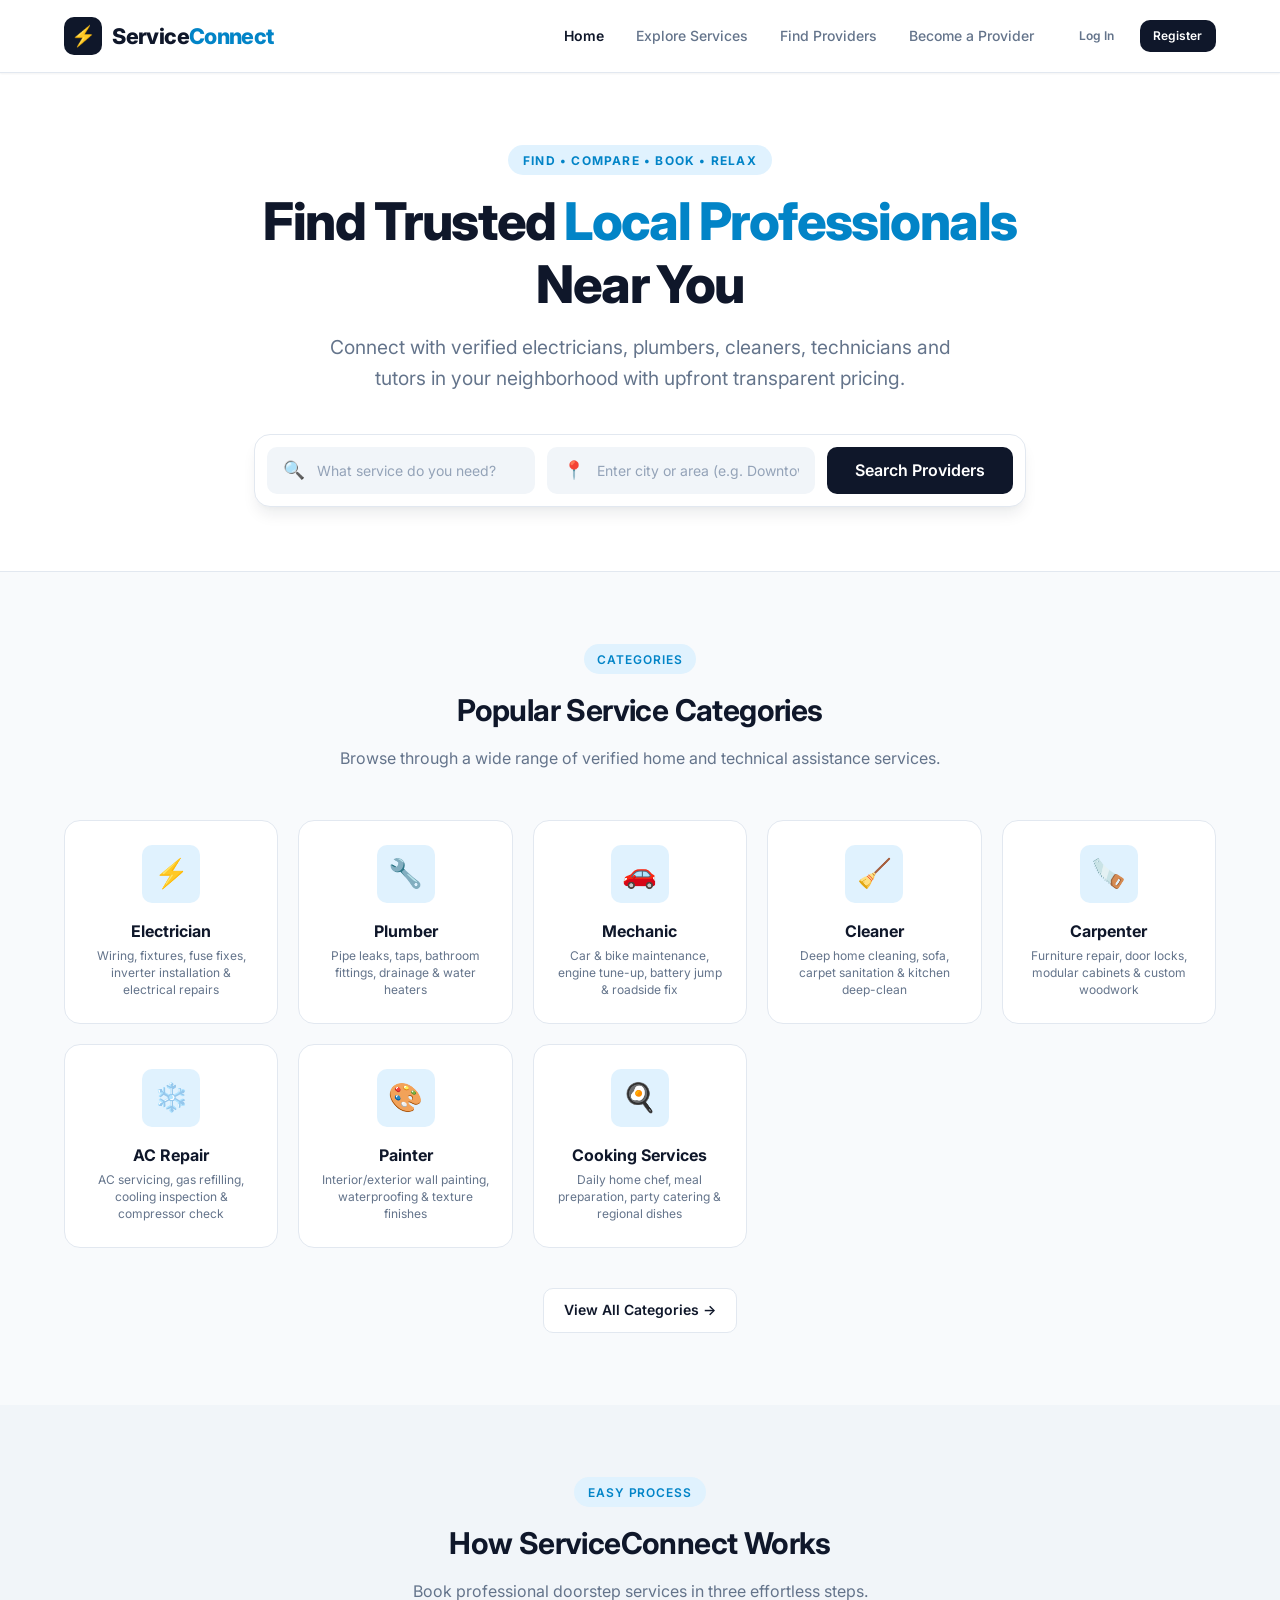
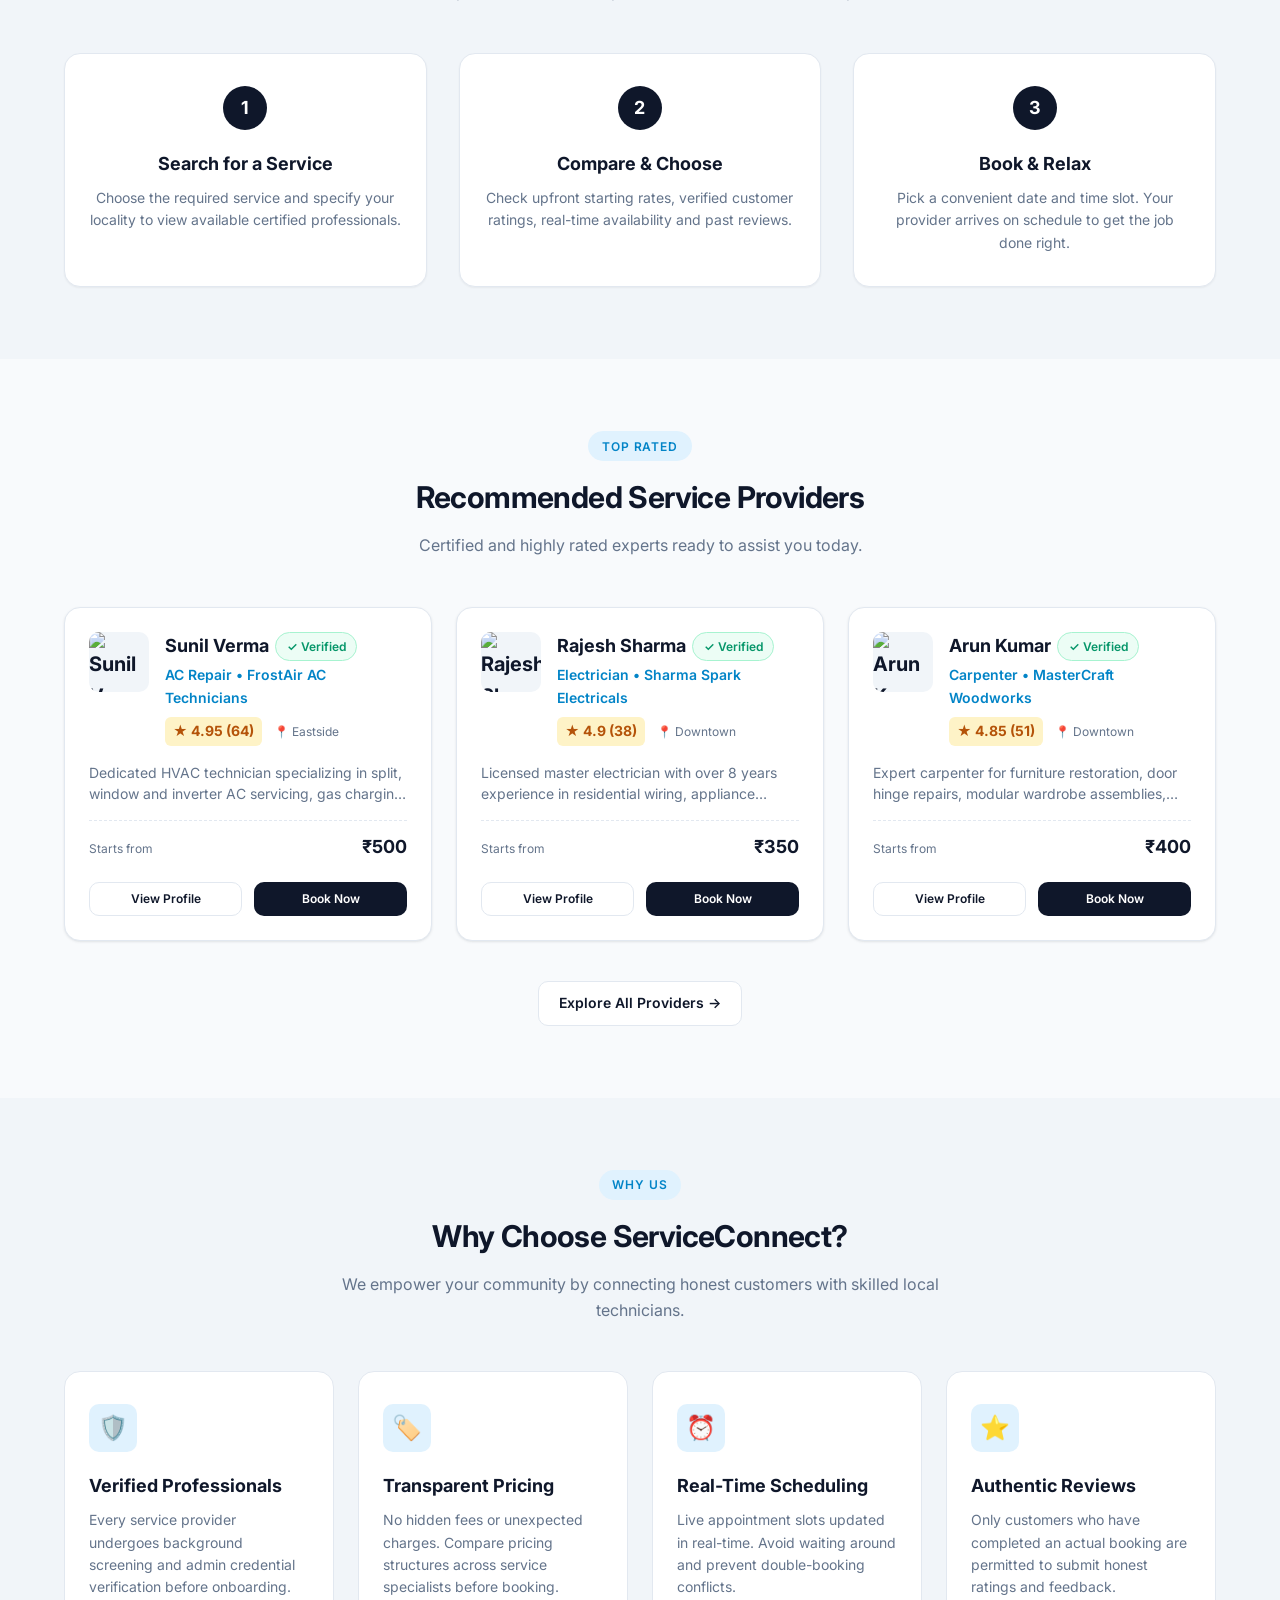
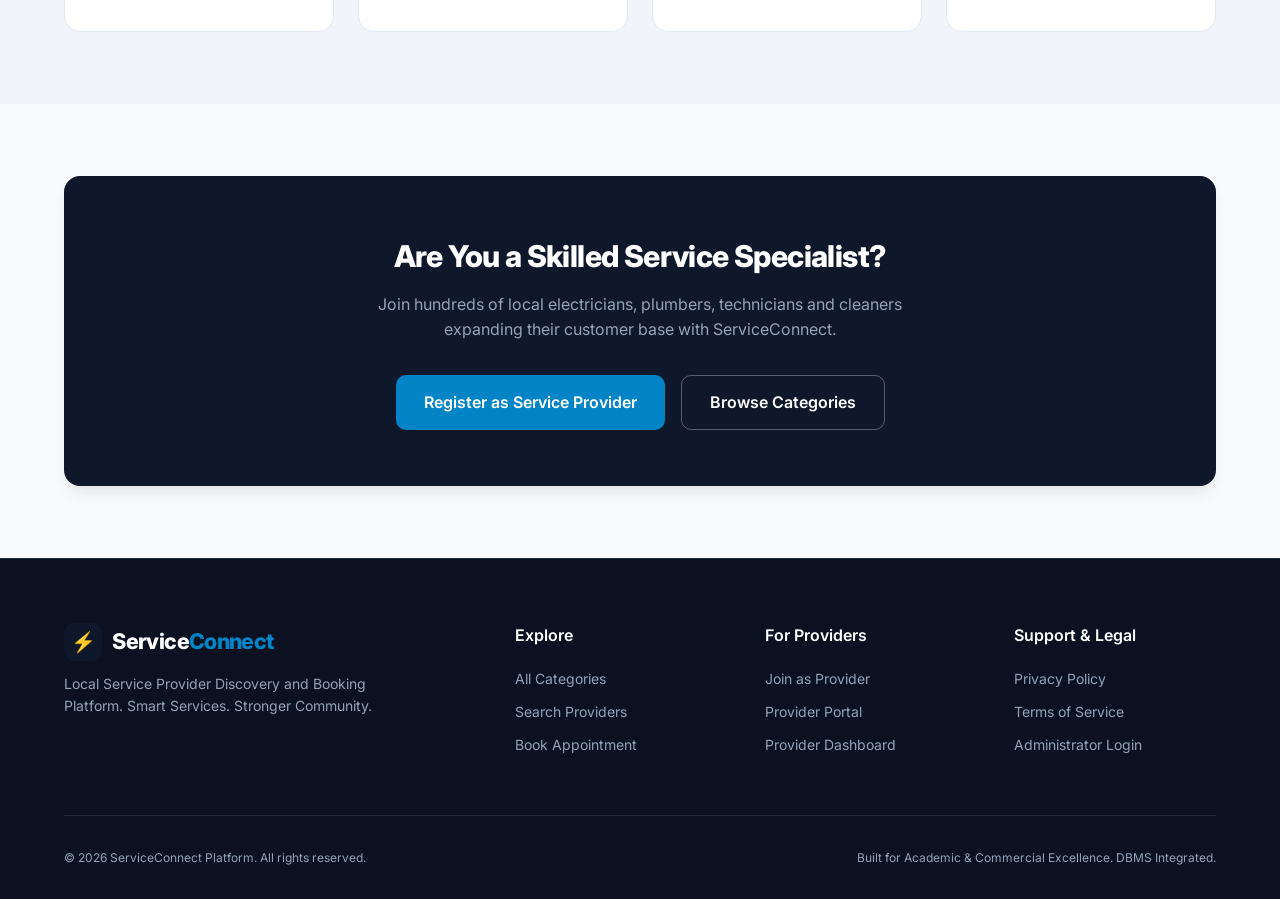
==== frontend/index.html @ 5d3a3330 "Build ServiceConnect full-stack platform (Frontend, Backend, Database, Docs)" ====
<!DOCTYPE html>
<html lang="en">
<head>
  <meta charset="UTF-8">
  <meta name="viewport" content="width=device-width, initial-scale=1.0">
  <title>ServiceConnect – Local Service Provider Discovery & Booking Platform</title>
  <link rel="preconnect" href="https://fonts.googleapis.com">
  <link rel="preconnect" href="https://fonts.gstatic.com" crossorigin>
  <link href="https://fonts.googleapis.com/css2?family=Inter:wght@400;500;600;700;800&display=swap" rel="stylesheet">
  <link rel="stylesheet" href="css/styles.css">
</head>
<body>

  <!-- Navigation Bar -->
  <header class="navbar">
    <div class="container nav-container">
      <a href="index.html" class="brand-logo">
        <div class="brand-icon">⚡</div>
        <div class="brand-text">Service<span>Connect</span></div>
      </a>

      <nav class="nav-menu">
        <a href="index.html" class="nav-link active">Home</a>
        <a href="pages/categories.html" class="nav-link">Explore Services</a>
        <a href="pages/providers.html" class="nav-link">Find Providers</a>
        <a href="pages/register.html?role=PROVIDER" class="nav-link">Become a Provider</a>
        <div class="nav-actions">
          <!-- Auth buttons dynamically rendered by auth.js -->
        </div>
      </nav>

      <button class="mobile-menu-btn" aria-label="Toggle navigation">☰</button>
    </div>
  </header>

  <!-- Hero Section -->
  <section class="hero">
    <div class="container hero-inner">
      <span class="hero-tagline">Find • Compare • Book • Relax</span>
      <h1 class="hero-title">Find Trusted <span>Local Professionals</span> Near You</h1>
      <p class="hero-subtitle">Connect with verified electricians, plumbers, cleaners, technicians and tutors in your neighborhood with upfront transparent pricing.</p>

      <!-- Prominent Search Bar -->
      <form id="heroSearchForm" class="search-box-card">
        <div class="search-field">
          <span class="search-field-icon">🔍</span>
          <input type="text" id="searchService" placeholder="What service do you need? (e.g. Electrician, AC Repair)" list="categoryList">
          <datalist id="categoryList">
            <option value="Electrician">
            <option value="Plumber">
            <option value="Mechanic">
            <option value="Cleaner">
            <option value="Carpenter">
            <option value="AC Repair">
            <option value="Painter">
            <option value="Cooking Services">
            <option value="Tutoring">
          </datalist>
        </div>

        <div class="search-field">
          <span class="search-field-icon">📍</span>
          <input type="text" id="searchLocation" placeholder="Enter city or area (e.g. Downtown, Westside)">
        </div>

        <button type="submit" class="btn btn-primary search-btn btn-lg">Search Providers</button>
      </form>
    </div>
  </section>

  <!-- Popular Service Categories Section -->
  <section class="section">
    <div class="container">
      <div class="section-header">
        <span class="section-tag">Categories</span>
        <h2 class="section-title">Popular Service Categories</h2>
        <p class="section-subtitle">Browse through a wide range of verified home and technical assistance services.</p>
      </div>

      <div class="category-grid" id="homeCategoriesGrid">
        <!-- Rendered dynamically via API / mock data -->
      </div>

      <div style="text-align: center; margin-top: 2.5rem;">
        <a href="pages/categories.html" class="btn btn-outline">View All Categories →</a>
      </div>
    </div>
  </section>

  <!-- How It Works Section -->
  <section class="section section-alt">
    <div class="container">
      <div class="section-header">
        <span class="section-tag">Easy Process</span>
        <h2 class="section-title">How ServiceConnect Works</h2>
        <p class="section-subtitle">Book professional doorstep services in three effortless steps.</p>
      </div>

      <div class="steps-grid">
        <div class="step-card">
          <div class="step-number">1</div>
          <h3 class="step-title">Search for a Service</h3>
          <p class="step-text">Choose the required service and specify your locality to view available certified professionals.</p>
        </div>

        <div class="step-card">
          <div class="step-number">2</div>
          <h3 class="step-title">Compare & Choose</h3>
          <p class="step-text">Check upfront starting rates, verified customer ratings, real-time availability and past reviews.</p>
        </div>

        <div class="step-card">
          <div class="step-number">3</div>
          <h3 class="step-title">Book & Relax</h3>
          <p class="step-text">Pick a convenient date and time slot. Your provider arrives on schedule to get the job done right.</p>
        </div>
      </div>
    </div>
  </section>

  <!-- Recommended Service Providers Section -->
  <section class="section">
    <div class="container">
      <div class="section-header">
        <span class="section-tag">Top Rated</span>
        <h2 class="section-title">Recommended Service Providers</h2>
        <p class="section-subtitle">Certified and highly rated experts ready to assist you today.</p>
      </div>

      <div class="provider-grid" id="homeProvidersGrid">
        <!-- Rendered dynamically -->
      </div>

      <div style="text-align: center; margin-top: 2.5rem;">
        <a href="pages/providers.html" class="btn btn-outline">Explore All Providers →</a>
      </div>
    </div>
  </section>

  <!-- Why Choose ServiceConnect -->
  <section class="section section-alt">
    <div class="container">
      <div class="section-header">
        <span class="section-tag">Why Us</span>
        <h2 class="section-title">Why Choose ServiceConnect?</h2>
        <p class="section-subtitle">We empower your community by connecting honest customers with skilled local technicians.</p>
      </div>

      <div class="features-grid">
        <div class="feature-box">
          <div class="feature-icon-wrapper">🛡️</div>
          <h3 class="feature-title">Verified Professionals</h3>
          <p class="feature-text">Every service provider undergoes background screening and admin credential verification before onboarding.</p>
        </div>

        <div class="feature-box">
          <div class="feature-icon-wrapper">🏷️</div>
          <h3 class="feature-title">Transparent Pricing</h3>
          <p class="feature-text">No hidden fees or unexpected charges. Compare pricing structures across service specialists before booking.</p>
        </div>

        <div class="feature-box">
          <div class="feature-icon-wrapper">⏰</div>
          <h3 class="feature-title">Real-Time Scheduling</h3>
          <p class="feature-text">Live appointment slots updated in real-time. Avoid waiting around and prevent double-booking conflicts.</p>
        </div>

        <div class="feature-box">
          <div class="feature-icon-wrapper">⭐</div>
          <h3 class="feature-title">Authentic Reviews</h3>
          <p class="feature-text">Only customers who have completed an actual booking are permitted to submit honest ratings and feedback.</p>
        </div>
      </div>
    </div>
  </section>

  <!-- Become a Provider CTA Banner -->
  <section class="section">
    <div class="container">
      <div class="cta-banner">
        <h2>Are You a Skilled Service Specialist?</h2>
        <p>Join hundreds of local electricians, plumbers, technicians and cleaners expanding their customer base with ServiceConnect.</p>
        <div class="cta-buttons">
          <a href="pages/register.html?role=PROVIDER" class="btn btn-accent btn-lg">Register as Service Provider</a>
          <a href="pages/categories.html" class="btn btn-outline btn-lg" style="color: #ffffff; border-color: rgba(255,255,255,0.3); background: transparent;">Browse Categories</a>
        </div>
      </div>
    </div>
  </section>

  <!-- Footer -->
  <footer class="footer">
    <div class="container">
      <div class="footer-grid">
        <div class="footer-brand">
          <div class="brand-logo" style="color: #ffffff; margin-bottom: 0.75rem;">
            <div class="brand-icon">⚡</div>
            <span>Service<span style="color: var(--color-accent);">Connect</span></span>
          </div>
          <p>Local Service Provider Discovery and Booking Platform. Smart Services. Stronger Community.</p>
        </div>

        <div class="footer-col">
          <h4>Explore</h4>
          <ul class="footer-links">
            <li><a href="pages/categories.html">All Categories</a></li>
            <li><a href="pages/providers.html">Search Providers</a></li>
            <li><a href="pages/booking.html">Book Appointment</a></li>
          </ul>
        </div>

        <div class="footer-col">
          <h4>For Providers</h4>
          <ul class="footer-links">
            <li><a href="pages/register.html?role=PROVIDER">Join as Provider</a></li>
            <li><a href="pages/login.html">Provider Portal</a></li>
            <li><a href="pages/provider-dashboard.html">Provider Dashboard</a></li>
          </ul>
        </div>

        <div class="footer-col">
          <h4>Support & Legal</h4>
          <ul class="footer-links">
            <li><a href="#">Privacy Policy</a></li>
            <li><a href="#">Terms of Service</a></li>
            <li><a href="pages/login.html">Administrator Login</a></li>
          </ul>
        </div>
      </div>

      <div class="footer-bottom">
        <div>© 2026 ServiceConnect Platform. All rights reserved.</div>
        <div>Built for Academic & Commercial Excellence. DBMS Integrated.</div>
      </div>
    </div>
  </footer>

  <script src="js/api.js"></script>
  <script src="js/auth.js"></script>
  <script src="js/main.js"></script>
  <script>
    document.addEventListener('DOMContentLoaded', async () => {
      // 1. Load Categories
      const catRes = await Api.request('/categories');
      if (catRes && catRes.data) {
        const catContainer = document.getElementById('homeCategoriesGrid');
        catContainer.innerHTML = catRes.data.slice(0, 8).map(c => `
          <a href="pages/providers.html?category=${encodeURIComponent(c.name)}" class="category-card">
            <div class="category-icon-box">${c.icon}</div>
            <div class="category-name">${c.name}</div>
            <div class="category-desc">${c.description}</div>
          </a>
        `).join('');
      }

      // 2. Load Top Providers
      const provRes = await Api.request('/providers?sortBy=rating_desc');
      if (provRes && provRes.data) {
        const provContainer = document.getElementById('homeProvidersGrid');
        provContainer.innerHTML = provRes.data.slice(0, 3).map(p => `
          <div class="provider-card">
            <div class="provider-header">
              <img src="${p.avatar}" alt="${p.name}" class="provider-avatar">
              <div class="provider-info">
                <div class="provider-name">
                  ${p.name}
                  ${p.isVerified ? '<span class="badge badge-verified">✓ Verified</span>' : ''}
                </div>
                <div class="provider-category">${p.category} • ${p.businessName}</div>
                <div class="provider-meta">
                  <span class="rating-pill">★ ${p.rating} (${p.reviewsCount})</span>
                  <span>📍 ${p.city}</span>
                </div>
              </div>
            </div>

            <div class="provider-body">
              <p class="provider-bio">${p.bio}</p>
              <div class="provider-pricing-row">
                <span class="price-label">Starts from</span>
                <span class="price-val">${formatCurrency(p.startingPrice)}</span>
              </div>
            </div>

            <div class="provider-footer-actions">
              <a href="pages/provider-profile.html?id=${p.id}" class="btn btn-outline btn-sm">View Profile</a>
              <a href="pages/booking.html?providerId=${p.id}" class="btn btn-primary btn-sm">Book Now</a>
            </div>
          </div>
        `).join('');
      }
    });
  </script>
</body>
</html>
---- frontend/css/styles.css ----
/* ==========================================================================
   ServiceConnect - Main Design System & Global Styles
   ========================================================================== */

:root {
  /* Color Palette */
  --color-primary: #0f172a;       /* Dark Navy Blue */
  --color-primary-light: #1e293b; /* Slightly lighter navy */
  --color-primary-dark: #0a0f1d;  /* Deep Midnight */
  --color-accent: #0284c7;        /* Clean Professional Sky/Cobalt Accent */
  --color-accent-hover: #0369a1;  /* Darker accent hover */
  --color-accent-soft: #e0f2fe;   /* Light accent background */
  
  --color-bg: #f8fafc;            /* Clean light grey/slate background */
  --color-surface: #ffffff;       /* Pure white card surface */
  --color-surface-alt: #f1f5f9;   /* Subtle grey section surface */
  
  --color-text-main: #0f172a;     /* High contrast body text */
  --color-text-muted: #64748b;    /* Secondary text */
  --color-text-light: #94a3b8;    /* Muted captions */
  --color-text-inverse: #ffffff;  /* White on dark */
  
  --color-border: #e2e8f0;        /* Subtle border */
  --color-border-dark: #cbd5e1;   /* Hover border */
  
  /* Status Colors */
  --status-pending: #d97706;      /* Amber */
  --status-pending-bg: #fef3c7;
  --status-accepted: #2563eb;     /* Blue */
  --status-accepted-bg: #dbeafe;
  --status-progress: #7c3aed;     /* Purple */
  --status-progress-bg: #ede9fe;
  --status-completed: #059669;    /* Green */
  --status-completed-bg: #d1fae5;
  --status-cancelled: #dc2626;    /* Red */
  --status-cancelled-bg: #fee2e2;

  /* Typography */
  --font-sans: 'Inter', -apple-system, BlinkMacSystemFont, 'Segoe UI', Roboto, Helvetica, Arial, sans-serif;
  --font-size-xs: 0.75rem;     /* 12px */
  --font-size-sm: 0.875rem;    /* 14px */
  --font-size-base: 1rem;      /* 16px */
  --font-size-lg: 1.125rem;    /* 18px */
  --font-size-xl: 1.25rem;     /* 20px */
  --font-size-2xl: 1.5rem;     /* 24px */
  --font-size-3xl: 1.875rem;   /* 30px */
  --font-size-4xl: 2.25rem;    /* 36px */

  /* Radius & Shadows */
  --radius-sm: 6px;
  --radius-md: 10px;
  --radius-lg: 16px;
  --radius-full: 9999px;
  
  --shadow-xs: 0 1px 2px 0 rgba(0, 0, 0, 0.05);
  --shadow-sm: 0 1px 3px 0 rgba(15, 23, 42, 0.08), 0 1px 2px -1px rgba(15, 23, 42, 0.08);
  --shadow-md: 0 4px 6px -1px rgba(15, 23, 42, 0.08), 0 2px 4px -2px rgba(15, 23, 42, 0.06);
  --shadow-lg: 0 10px 15px -3px rgba(15, 23, 42, 0.08), 0 4px 6px -4px rgba(15, 23, 42, 0.04);
  --shadow-card: 0 2px 8px rgba(15, 23, 42, 0.06);

  /* Transitions */
  --transition-fast: 0.15s ease;
  --transition-normal: 0.25s ease;

  /* Container width */
  --container-max: 1200px;
}

/* ==========================================================================
   Base & Reset
   ========================================================================== */
*, *::before, *::after {
  box-sizing: border-box;
  margin: 0;
  padding: 0;
}

html {
  font-size: 16px;
  scroll-behavior: smooth;
}

body {
  font-family: var(--font-sans);
  background-color: var(--color-bg);
  color: var(--color-text-main);
  line-height: 1.6;
  -webkit-font-smoothing: antialiased;
  min-height: 100vh;
  display: flex;
  flex-direction: column;
}

img, svg {
  display: block;
  max-width: 100%;
}

a {
  color: inherit;
  text-decoration: none;
  transition: color var(--transition-fast);
}

ul, ol {
  list-style: none;
}

button, input, select, textarea {
  font-family: inherit;
  font-size: inherit;
}

button {
  cursor: pointer;
  border: none;
  background: none;
}

/* Accessibility Focus Outline */
:focus-visible {
  outline: 2px solid var(--color-accent);
  outline-offset: 2px;
}

/* ==========================================================================
   Layout Containers & Utilities
   ========================================================================== */
.container {
  width: 100%;
  max-width: var(--container-max);
  margin-left: auto;
  margin-right: auto;
  padding-left: 1.5rem;
  padding-right: 1.5rem;
}

.container-narrow {
  max-width: 800px;
}

.section {
  padding: 4.5rem 0;
}

.section-alt {
  background-color: var(--color-surface-alt);
}

.section-header {
  text-align: center;
  max-width: 640px;
  margin: 0 auto 3rem auto;
}

.section-tag {
  display: inline-block;
  font-size: var(--font-size-xs);
  font-weight: 600;
  letter-spacing: 0.08em;
  text-transform: uppercase;
  color: var(--color-accent);
  background-color: var(--color-accent-soft);
  padding: 0.35rem 0.85rem;
  border-radius: var(--radius-full);
  margin-bottom: 0.75rem;
}

.section-title {
  font-size: var(--font-size-3xl);
  font-weight: 700;
  color: var(--color-primary);
  margin-bottom: 0.75rem;
  letter-spacing: -0.02em;
}

.section-subtitle {
  font-size: var(--font-size-base);
  color: var(--color-text-muted);
}

/* ==========================================================================
   Navigation Bar
   ========================================================================== */
.navbar {
  position: sticky;
  top: 0;
  z-index: 100;
  background-color: var(--color-surface);
  border-bottom: 1px solid var(--color-border);
  box-shadow: var(--shadow-xs);
}

.nav-container {
  display: flex;
  align-items: center;
  justify-content: space-between;
  height: 4.5rem;
}

.brand-logo {
  display: flex;
  align-items: center;
  gap: 0.65rem;
  font-size: 1.35rem;
  font-weight: 800;
  color: var(--color-primary);
  letter-spacing: -0.03em;
}

.brand-icon {
  width: 38px;
  height: 38px;
  background-color: var(--color-primary);
  color: #ffffff;
  border-radius: var(--radius-md);
  display: flex;
  align-items: center;
  justify-content: center;
  font-size: 1.25rem;
}

.brand-text span {
  color: var(--color-accent);
}

.nav-menu {
  display: flex;
  align-items: center;
  gap: 2rem;
}

.nav-link {
  font-size: var(--font-size-sm);
  font-weight: 500;
  color: var(--color-text-muted);
  transition: color var(--transition-fast);
}

.nav-link:hover, .nav-link.active {
  color: var(--color-primary);
  font-weight: 600;
}

.nav-actions {
  display: flex;
  align-items: center;
  gap: 0.75rem;
}

.mobile-menu-btn {
  display: none;
  background: none;
  border: none;
  padding: 0.5rem;
  color: var(--color-primary);
  font-size: 1.5rem;
}

/* ==========================================================================
   Buttons
   ========================================================================== */
.btn {
  display: inline-flex;
  align-items: center;
  justify-content: center;
  gap: 0.5rem;
  padding: 0.65rem 1.25rem;
  font-size: var(--font-size-sm);
  font-weight: 600;
  border-radius: var(--radius-md);
  transition: all var(--transition-fast);
  text-decoration: none;
  white-space: nowrap;
}

.btn-primary {
  background-color: var(--color-primary);
  color: #ffffff;
}

.btn-primary:hover {
  background-color: var(--color-primary-light);
  transform: translateY(-1px);
}

.btn-accent {
  background-color: var(--color-accent);
  color: #ffffff;
}

.btn-accent:hover {
  background-color: var(--color-accent-hover);
  transform: translateY(-1px);
}

.btn-outline {
  border: 1px solid var(--color-border);
  background-color: var(--color-surface);
  color: var(--color-text-main);
}

.btn-outline:hover {
  border-color: var(--color-primary);
  background-color: var(--color-surface-alt);
}

.btn-text {
  color: var(--color-text-muted);
  padding: 0.5rem 0.75rem;
}

.btn-text:hover {
  color: var(--color-primary);
}

.btn-danger {
  background-color: var(--status-cancelled);
  color: #ffffff;
}

.btn-danger:hover {
  background-color: #b91c1c;
}

.btn-sm {
  padding: 0.4rem 0.85rem;
  font-size: var(--font-size-xs);
}

.btn-lg {
  padding: 0.85rem 1.75rem;
  font-size: var(--font-size-base);
}

.btn-block {
  width: 100%;
}

.btn:disabled {
  opacity: 0.6;
  cursor: not-allowed;
  transform: none !important;
}

/* ==========================================================================
   Forms & Inputs
   ========================================================================== */
.form-group {
  margin-bottom: 1.25rem;
}

.form-label {
  display: block;
  font-size: var(--font-size-sm);
  font-weight: 600;
  color: var(--color-primary);
  margin-bottom: 0.4rem;
}

.form-control {
  width: 100%;
  padding: 0.7rem 0.9rem;
  font-size: var(--font-size-sm);
  color: var(--color-text-main);
  background-color: var(--color-surface);
  border: 1px solid var(--color-border);
  border-radius: var(--radius-md);
  transition: border-color var(--transition-fast), box-shadow var(--transition-fast);
}

.form-control:focus {
  border-color: var(--color-accent);
  box-shadow: 0 0 0 3px rgba(2, 132, 199, 0.15);
  outline: none;
}

.form-control::placeholder {
  color: var(--color-text-light);
}

.form-hint {
  font-size: var(--font-size-xs);
  color: var(--color-text-muted);
  margin-top: 0.35rem;
}

.form-error {
  font-size: var(--font-size-xs);
  color: var(--status-cancelled);
  margin-top: 0.35rem;
  display: none;
}

.form-row {
  display: grid;
  grid-template-columns: repeat(auto-fit, minmax(220px, 1fr));
  gap: 1rem;
}

/* ==========================================================================
   Badges & Indicators
   ========================================================================== */
.badge {
  display: inline-flex;
  align-items: center;
  gap: 0.35rem;
  padding: 0.25rem 0.65rem;
  font-size: var(--font-size-xs);
  font-weight: 600;
  border-radius: var(--radius-full);
  text-transform: capitalize;
}

.badge-pending {
  background-color: var(--status-pending-bg);
  color: var(--status-pending);
}

.badge-accepted {
  background-color: var(--status-accepted-bg);
  color: var(--status-accepted);
}

.badge-progress {
  background-color: var(--status-progress-bg);
  color: var(--status-progress);
}

.badge-completed {
  background-color: var(--status-completed-bg);
  color: var(--status-completed);
}

.badge-cancelled, .badge-rejected {
  background-color: var(--status-cancelled-bg);
  color: var(--status-cancelled);
}

.badge-verified {
  background-color: #ecfdf5;
  color: #059669;
  border: 1px solid #a7f3d0;
}

.rating-pill {
  display: inline-flex;
  align-items: center;
  gap: 0.25rem;
  font-weight: 700;
  font-size: var(--font-size-sm);
  color: #b45309;
  background-color: #fef3c7;
  padding: 0.2rem 0.5rem;
  border-radius: var(--radius-sm);
}

.star-icon {
  color: #f59e0b;
}

/* ==========================================================================
   Cards
   ========================================================================== */
.card {
  background-color: var(--color-surface);
  border: 1px solid var(--color-border);
  border-radius: var(--radius-lg);
  box-shadow: var(--shadow-sm);
  padding: 1.5rem;
  transition: transform var(--transition-fast), box-shadow var(--transition-fast), border-color var(--transition-fast);
}

.card-hover:hover {
  transform: translateY(-3px);
  box-shadow: var(--shadow-md);
  border-color: var(--color-border-dark);
}

/* ==========================================================================
   Category Card
   ========================================================================== */
.category-grid {
  display: grid;
  grid-template-columns: repeat(auto-fill, minmax(200px, 1fr));
  gap: 1.25rem;
}

.category-card {
  background-color: var(--color-surface);
  border: 1px solid var(--color-border);
  border-radius: var(--radius-lg);
  padding: 1.5rem 1.25rem;
  text-align: center;
  display: flex;
  flex-direction: column;
  align-items: center;
  transition: all var(--transition-fast);
  cursor: pointer;
  text-decoration: none;
  color: inherit;
}

.category-card:hover {
  border-color: var(--color-accent);
  box-shadow: var(--shadow-md);
  transform: translateY(-3px);
}

.category-icon-box {
  width: 58px;
  height: 58px;
  border-radius: var(--radius-md);
  background-color: var(--color-accent-soft);
  color: var(--color-accent);
  display: flex;
  align-items: center;
  justify-content: center;
  font-size: 1.75rem;
  margin-bottom: 1rem;
  transition: background-color var(--transition-fast), color var(--transition-fast);
}

.category-card:hover .category-icon-box {
  background-color: var(--color-accent);
  color: #ffffff;
}

.category-name {
  font-size: var(--font-size-base);
  font-weight: 700;
  color: var(--color-primary);
  margin-bottom: 0.25rem;
}

.category-desc {
  font-size: var(--font-size-xs);
  color: var(--color-text-muted);
  line-height: 1.4;
}

/* ==========================================================================
   Provider Card
   ========================================================================== */
.provider-grid {
  display: grid;
  grid-template-columns: repeat(auto-fill, minmax(320px, 1fr));
  gap: 1.5rem;
}

.provider-card {
  background-color: var(--color-surface);
  border: 1px solid var(--color-border);
  border-radius: var(--radius-lg);
  padding: 1.5rem;
  display: flex;
  flex-direction: column;
  box-shadow: var(--shadow-sm);
  transition: all var(--transition-fast);
}

.provider-card:hover {
  border-color: var(--color-border-dark);
  box-shadow: var(--shadow-md);
}

.provider-header {
  display: flex;
  align-items: flex-start;
  gap: 1rem;
  margin-bottom: 1rem;
}

.provider-avatar {
  width: 60px;
  height: 60px;
  border-radius: var(--radius-md);
  object-fit: cover;
  background-color: var(--color-surface-alt);
  display: flex;
  align-items: center;
  justify-content: center;
  font-weight: 700;
  font-size: 1.25rem;
  color: var(--color-primary);
  flex-shrink: 0;
}

.provider-info {
  flex: 1;
  min-width: 0;
}

.provider-name {
  font-size: var(--font-size-lg);
  font-weight: 700;
  color: var(--color-primary);
  margin-bottom: 0.2rem;
  display: flex;
  align-items: center;
  gap: 0.4rem;
}

.provider-category {
  font-size: var(--font-size-sm);
  color: var(--color-accent);
  font-weight: 600;
  margin-bottom: 0.25rem;
}

.provider-meta {
  display: flex;
  align-items: center;
  flex-wrap: wrap;
  gap: 0.75rem;
  font-size: var(--font-size-xs);
  color: var(--color-text-muted);
  margin-top: 0.5rem;
}

.provider-meta-item {
  display: flex;
  align-items: center;
  gap: 0.25rem;
}

.provider-body {
  flex: 1;
  margin-bottom: 1.25rem;
}

.provider-bio {
  font-size: var(--font-size-sm);
  color: var(--color-text-muted);
  margin-bottom: 1rem;
  line-height: 1.5;
  display: -webkit-box;
  -webkit-line-clamp: 2;
  -webkit-box-orient: vertical;
  overflow: hidden;
}

.provider-pricing-row {
  display: flex;
  align-items: baseline;
  justify-content: space-between;
  padding-top: 0.75rem;
  border-top: 1px dashed var(--color-border);
}

.price-label {
  font-size: var(--font-size-xs);
  color: var(--color-text-muted);
}

.price-val {
  font-size: var(--font-size-lg);
  font-weight: 700;
  color: var(--color-primary);
}

.provider-footer-actions {
  display: grid;
  grid-template-columns: 1fr 1fr;
  gap: 0.75rem;
}

/* ==========================================================================
   Hero Section
   ========================================================================== */
.hero {
  background-color: var(--color-surface);
  border-bottom: 1px solid var(--color-border);
  padding: 4.5rem 0 4rem 0;
}

.hero-inner {
  text-align: center;
  max-width: 820px;
  margin: 0 auto;
}

.hero-tagline {
  display: inline-block;
  font-size: var(--font-size-xs);
  font-weight: 700;
  letter-spacing: 0.1em;
  text-transform: uppercase;
  color: var(--color-accent);
  background-color: var(--color-accent-soft);
  padding: 0.35rem 0.95rem;
  border-radius: var(--radius-full);
  margin-bottom: 1rem;
}

.hero-title {
  font-size: clamp(2rem, 5vw, 3.25rem);
  font-weight: 800;
  line-height: 1.2;
  letter-spacing: -0.03em;
  color: var(--color-primary);
  margin-bottom: 1rem;
}

.hero-title span {
  color: var(--color-accent);
}

.hero-subtitle {
  font-size: clamp(1rem, 2vw, 1.2rem);
  color: var(--color-text-muted);
  margin-bottom: 2.5rem;
  max-width: 620px;
  margin-left: auto;
  margin-right: auto;
}

/* Prominent Search Bar */
.search-box-card {
  background: var(--color-surface);
  border: 1px solid var(--color-border);
  border-radius: var(--radius-lg);
  box-shadow: var(--shadow-lg);
  padding: 0.75rem;
  display: flex;
  flex-wrap: wrap;
  gap: 0.75rem;
  align-items: center;
}

.search-field {
  flex: 1 1 200px;
  display: flex;
  align-items: center;
  gap: 0.75rem;
  padding: 0.6rem 1rem;
  border-radius: var(--radius-md);
  background-color: var(--color-surface-alt);
}

.search-field-icon {
  color: var(--color-text-muted);
  font-size: 1.1rem;
}

.search-field input, .search-field select {
  width: 100%;
  border: none;
  background: transparent;
  font-size: var(--font-size-sm);
  color: var(--color-text-main);
  outline: none;
}

.search-field input::placeholder {
  color: var(--color-text-light);
}

.search-btn {
  flex: 0 0 auto;
}

/* ==========================================================================
   Steps Section (How It Works)
   ========================================================================== */
.steps-grid {
  display: grid;
  grid-template-columns: repeat(auto-fit, minmax(240px, 1fr));
  gap: 2rem;
  position: relative;
}

.step-card {
  text-align: center;
  padding: 2rem 1.5rem;
  background: var(--color-surface);
  border: 1px solid var(--color-border);
  border-radius: var(--radius-lg);
  box-shadow: var(--shadow-xs);
  position: relative;
}

.step-number {
  width: 44px;
  height: 44px;
  background-color: var(--color-primary);
  color: #ffffff;
  border-radius: var(--radius-full);
  display: flex;
  align-items: center;
  justify-content: center;
  font-weight: 700;
  font-size: var(--font-size-lg);
  margin: 0 auto 1.25rem auto;
}

.step-title {
  font-size: var(--font-size-lg);
  font-weight: 700;
  color: var(--color-primary);
  margin-bottom: 0.5rem;
}

.step-text {
  font-size: var(--font-size-sm);
  color: var(--color-text-muted);
}

/* ==========================================================================
   Why Choose ServiceConnect Section
   ========================================================================== */
.features-grid {
  display: grid;
  grid-template-columns: repeat(auto-fit, minmax(260px, 1fr));
  gap: 1.5rem;
}

.feature-box {
  background: var(--color-surface);
  border: 1px solid var(--color-border);
  border-radius: var(--radius-lg);
  padding: 2rem 1.5rem;
  transition: transform var(--transition-fast);
}

.feature-box:hover {
  transform: translateY(-2px);
}

.feature-icon-wrapper {
  width: 48px;
  height: 48px;
  border-radius: var(--radius-md);
  background-color: var(--color-accent-soft);
  color: var(--color-accent);
  display: flex;
  align-items: center;
  justify-content: center;
  font-size: 1.5rem;
  margin-bottom: 1.25rem;
}

.feature-title {
  font-size: var(--font-size-lg);
  font-weight: 700;
  color: var(--color-primary);
  margin-bottom: 0.5rem;
}

.feature-text {
  font-size: var(--font-size-sm);
  color: var(--color-text-muted);
}

/* ==========================================================================
   CTA Banner
   ========================================================================== */
.cta-banner {
  background-color: var(--color-primary);
  color: #ffffff;
  border-radius: var(--radius-lg);
  padding: 3.5rem 2.5rem;
  text-align: center;
  box-shadow: var(--shadow-lg);
}

.cta-banner h2 {
  font-size: var(--font-size-3xl);
  font-weight: 800;
  margin-bottom: 0.75rem;
  letter-spacing: -0.02em;
}

.cta-banner p {
  color: #94a3b8;
  max-width: 600px;
  margin: 0 auto 2rem auto;
  font-size: var(--font-size-base);
}

.cta-buttons {
  display: flex;
  gap: 1rem;
  justify-content: center;
  flex-wrap: wrap;
}

/* ==========================================================================
   Footer
   ========================================================================== */
.footer {
  margin-top: auto;
  background-color: #0b1120;
  color: #94a3b8;
  border-top: 1px solid #1e293b;
  padding: 4rem 0 2rem 0;
  font-size: var(--font-size-sm);
}

.footer-grid {
  display: grid;
  grid-template-columns: 2fr 1fr 1fr 1fr;
  gap: 3rem;
  margin-bottom: 3rem;
}

.footer-brand h3 {
  color: #ffffff;
  font-size: 1.35rem;
  font-weight: 800;
  margin-bottom: 0.75rem;
}

.footer-brand p {
  line-height: 1.6;
  max-width: 320px;
}

.footer-col h4 {
  color: #ffffff;
  font-size: var(--font-size-base);
  font-weight: 600;
  margin-bottom: 1.25rem;
}

.footer-links li {
  margin-bottom: 0.65rem;
}

.footer-links a:hover {
  color: #ffffff;
}

.footer-bottom {
  padding-top: 2rem;
  border-top: 1px solid #1e293b;
  display: flex;
  align-items: center;
  justify-content: space-between;
  flex-wrap: wrap;
  gap: 1rem;
  font-size: var(--font-size-xs);
}

/* ==========================================================================
   Toast Notifications & Modal System
   ========================================================================== */
.toast-container {
  position: fixed;
  top: 1.5rem;
  right: 1.5rem;
  z-index: 1000;
  display: flex;
  flex-direction: column;
  gap: 0.75rem;
  max-width: 380px;
  pointer-events: none;
}

.toast {
  pointer-events: auto;
  background-color: var(--color-surface);
  border: 1px solid var(--color-border);
  box-shadow: var(--shadow-lg);
  border-radius: var(--radius-md);
  padding: 0.85rem 1.25rem;
  font-size: var(--font-size-sm);
  display: flex;
  align-items: center;
  gap: 0.75rem;
  animation: slideIn 0.25s ease-out;
}

.toast-success {
  border-left: 4px solid var(--status-completed);
}

.toast-error {
  border-left: 4px solid var(--status-cancelled);
}

.toast-info {
  border-left: 4px solid var(--color-accent);
}

@keyframes slideIn {
  from {
    transform: translateX(100%);
    opacity: 0;
  }
  to {
    transform: translateX(0);
    opacity: 1;
  }
}

/* Modal */
.modal-backdrop {
  position: fixed;
  top: 0;
  left: 0;
  right: 0;
  bottom: 0;
  background-color: rgba(15, 23, 42, 0.6);
  backdrop-filter: blur(2px);
  z-index: 200;
  display: none;
  align-items: center;
  justify-content: center;
  padding: 1rem;
}

.modal-backdrop.active {
  display: flex;
}

.modal-card {
  background-color: var(--color-surface);
  border-radius: var(--radius-lg);
  box-shadow: var(--shadow-lg);
  width: 100%;
  max-width: 520px;
  max-height: 90vh;
  overflow-y: auto;
  border: 1px solid var(--color-border);
}

.modal-header {
  padding: 1.25rem 1.5rem;
  border-bottom: 1px solid var(--color-border);
  display: flex;
  align-items: center;
  justify-content: space-between;
}

.modal-title {
  font-size: var(--font-size-lg);
  font-weight: 700;
  color: var(--color-primary);
}

.modal-close-btn {
  font-size: 1.25rem;
  color: var(--color-text-muted);
  padding: 0.25rem;
  cursor: pointer;
}

.modal-close-btn:hover {
  color: var(--color-primary);
}

.modal-body {
  padding: 1.5rem;
}

.modal-footer {
  padding: 1rem 1.5rem;
  background-color: var(--color-surface-alt);
  border-top: 1px solid var(--color-border);
  display: flex;
  justify-content: flex-end;
  gap: 0.75rem;
  border-bottom-left-radius: var(--radius-lg);
  border-bottom-right-radius: var(--radius-lg);
}

/* ==========================================================================
   Responsive Breakpoints
   ========================================================================== */
@media (max-width: 900px) {
  .footer-grid {
    grid-template-columns: 1fr 1fr;
    gap: 2rem;
  }
}

@media (max-width: 768px) {
  .nav-menu {
    position: fixed;
    top: 4.5rem;
    left: 0;
    right: 0;
    background-color: var(--color-surface);
    flex-direction: column;
    padding: 1.5rem;
    gap: 1.25rem;
    border-bottom: 1px solid var(--color-border);
    box-shadow: var(--shadow-md);
    display: none;
  }

  .nav-menu.active {
    display: flex;
  }

  .mobile-menu-btn {
    display: block;
  }

  .nav-actions {
    display: none;
  }

  .nav-menu .nav-actions {
    display: flex;
    flex-direction: column;
    width: 100%;
    margin-top: 0.5rem;
  }

  .nav-menu .btn {
    width: 100%;
  }

  .hero {
    padding: 3rem 0;
  }

  .search-box-card {
    flex-direction: column;
  }

  .search-field {
    width: 100%;
  }

  .search-btn {
    width: 100%;
  }

  .footer-grid {
    grid-template-columns: 1fr;
  }

  .footer-bottom {
    flex-direction: column;
    text-align: center;
  }
}
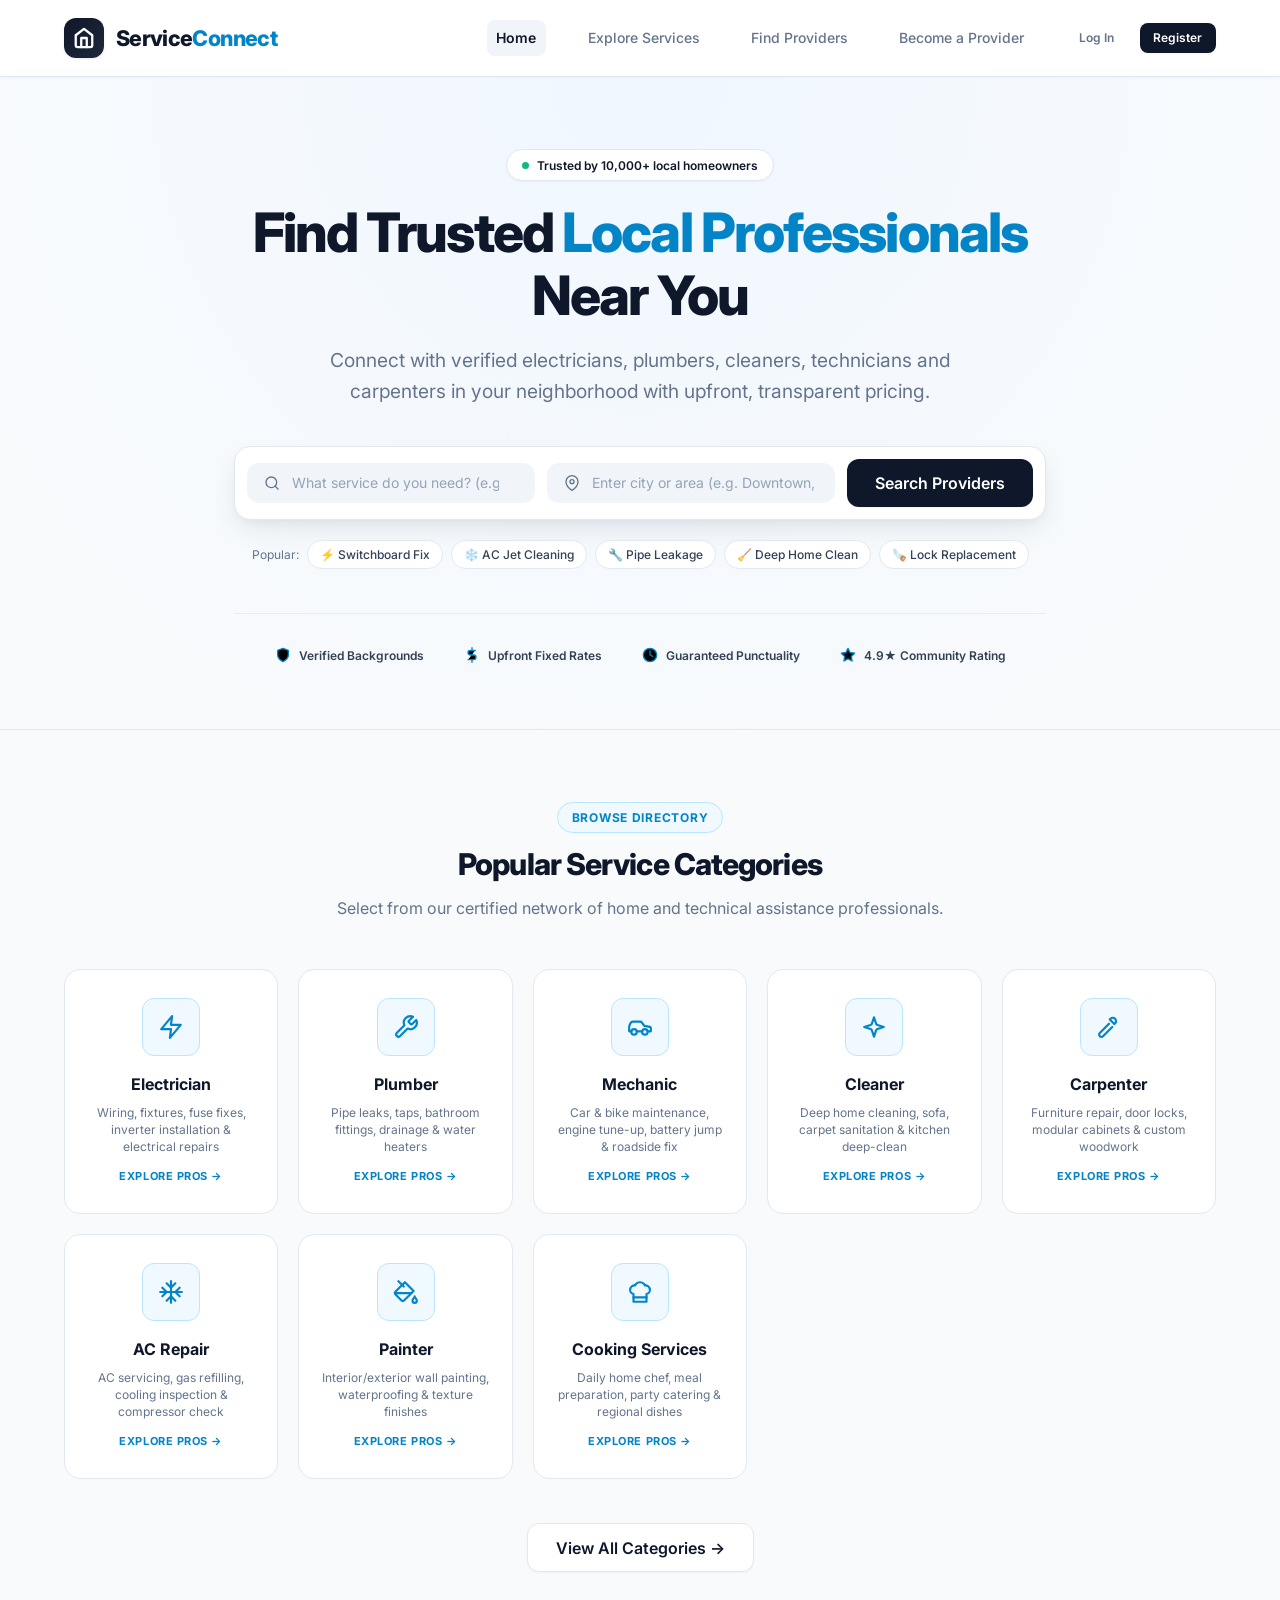
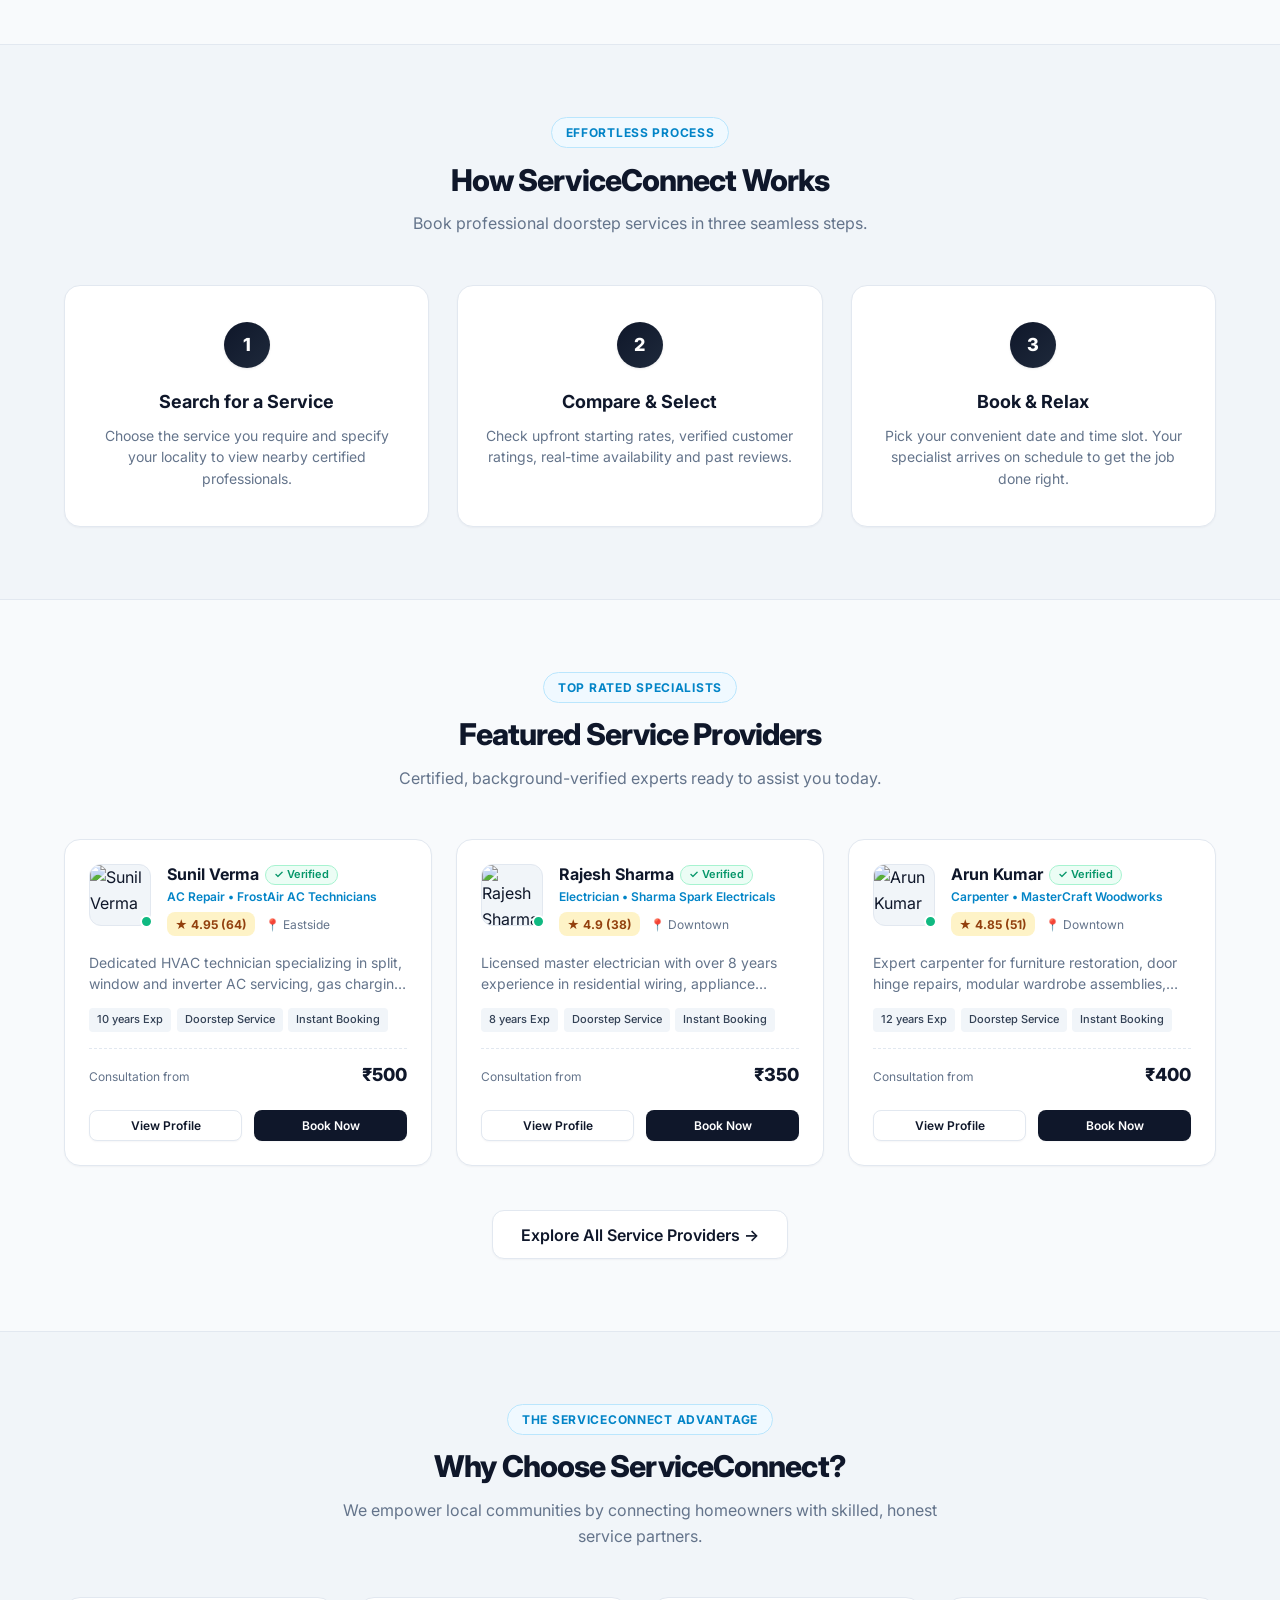
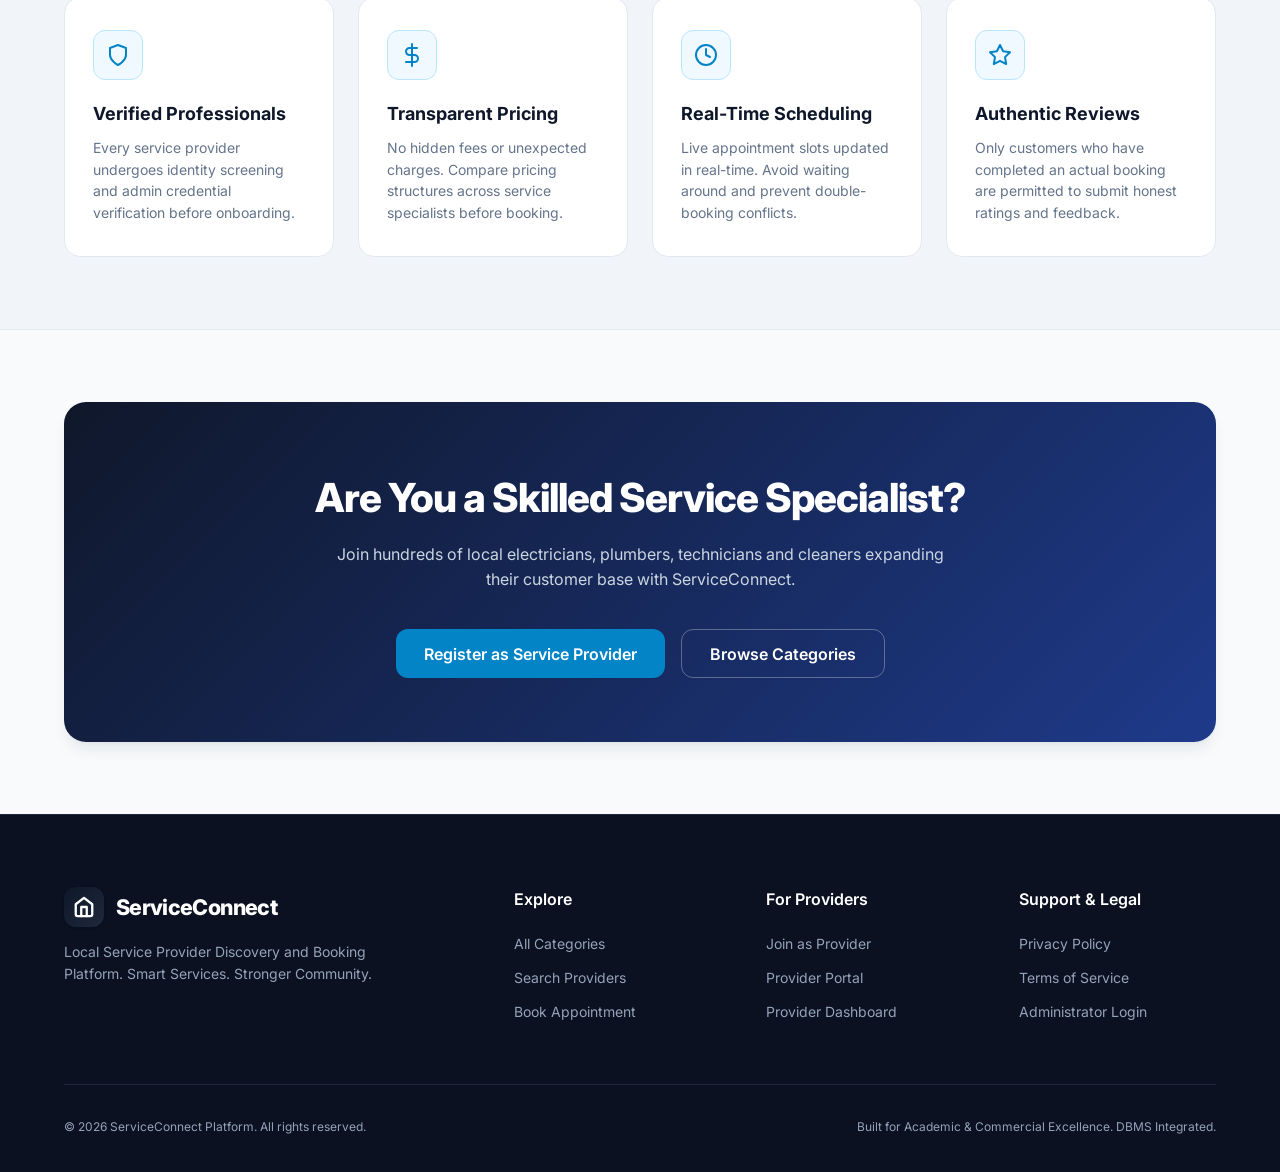
==== commit ed0fd42a: "Elevate UI/UX design: SVG icons, trust bars, segmented tabs, and responsive layout polish" ====
--- a/frontend/index.html
+++ b/frontend/index.html
@@ -15,7 +15,12 @@
   <header class="navbar">
     <div class="container nav-container">
       <a href="index.html" class="brand-logo">
-        <div class="brand-icon">⚡</div>
+        <div class="brand-icon">
+          <svg viewBox="0 0 24 24" stroke-width="2.5" stroke-linecap="round" stroke-linejoin="round">
+            <path d="M3 9l9-7 9 7v11a2 2 0 0 1-2 2H5a2 2 0 0 1-2-2z"></path>
+            <polyline points="9 22 9 12 15 12 15 22"></polyline>
+          </svg>
+        </div>
         <div class="brand-text">Service<span>Connect</span></div>
       </a>
 
@@ -25,7 +30,7 @@
         <a href="pages/providers.html" class="nav-link">Find Providers</a>
         <a href="pages/register.html?role=PROVIDER" class="nav-link">Become a Provider</a>
         <div class="nav-actions">
-          <!-- Auth buttons dynamically rendered by auth.js -->
+          <!-- Auth dynamically rendered by auth.js -->
         </div>
       </nav>
 
@@ -36,14 +41,23 @@
   <!-- Hero Section -->
   <section class="hero">
     <div class="container hero-inner">
-      <span class="hero-tagline">Find • Compare • Book • Relax</span>
+      <div class="hero-pill-badge">
+        <span class="dot"></span>
+        <span>Trusted by 10,000+ local homeowners</span>
+      </div>
+
       <h1 class="hero-title">Find Trusted <span>Local Professionals</span> Near You</h1>
-      <p class="hero-subtitle">Connect with verified electricians, plumbers, cleaners, technicians and tutors in your neighborhood with upfront transparent pricing.</p>
-
-      <!-- Prominent Search Bar -->
+      <p class="hero-subtitle">Connect with verified electricians, plumbers, cleaners, technicians and carpenters in your neighborhood with upfront, transparent pricing.</p>
+
+      <!-- Elevated Search Bar -->
       <form id="heroSearchForm" class="search-box-card">
         <div class="search-field">
-          <span class="search-field-icon">🔍</span>
+          <span class="search-field-icon">
+            <svg viewBox="0 0 24 24" stroke-width="2" stroke-linecap="round" stroke-linejoin="round">
+              <circle cx="11" cy="11" r="8"></circle>
+              <line x1="21" y1="21" x2="16.65" y2="16.65"></line>
+            </svg>
+          </span>
           <input type="text" id="searchService" placeholder="What service do you need? (e.g. Electrician, AC Repair)" list="categoryList">
           <datalist id="categoryList">
             <option value="Electrician">
@@ -59,12 +73,55 @@
         </div>
 
         <div class="search-field">
-          <span class="search-field-icon">📍</span>
+          <span class="search-field-icon">
+            <svg viewBox="0 0 24 24" stroke-width="2" stroke-linecap="round" stroke-linejoin="round">
+              <path d="M21 10c0 7-9 13-9 13s-9-6-9-13a9 9 0 0 1 18 0z"></path>
+              <circle cx="12" cy="10" r="3"></circle>
+            </svg>
+          </span>
           <input type="text" id="searchLocation" placeholder="Enter city or area (e.g. Downtown, Westside)">
         </div>
 
         <button type="submit" class="btn btn-primary search-btn btn-lg">Search Providers</button>
       </form>
+
+      <!-- Quick Search Suggestions -->
+      <div class="hero-quick-tags">
+        <span>Popular:</span>
+        <a href="pages/providers.html?category=Electrician" class="quick-tag-pill">⚡ Switchboard Fix</a>
+        <a href="pages/providers.html?category=AC%20Repair" class="quick-tag-pill">❄️ AC Jet Cleaning</a>
+        <a href="pages/providers.html?category=Plumber" class="quick-tag-pill">🔧 Pipe Leakage</a>
+        <a href="pages/providers.html?category=Cleaner" class="quick-tag-pill">🧹 Deep Home Clean</a>
+        <a href="pages/providers.html?category=Carpenter" class="quick-tag-pill">🪚 Lock Replacement</a>
+      </div>
+
+      <!-- Trust Bar -->
+      <div class="trust-bar">
+        <div class="trust-item">
+          <span class="trust-icon">
+            <svg viewBox="0 0 24 24" stroke-width="2" stroke-linecap="round" stroke-linejoin="round"><path d="M12 22s8-4 8-10V5l-8-3-8 3v7c0 6 8 10 8 10z"></path></svg>
+          </span>
+          <span>Verified Backgrounds</span>
+        </div>
+        <div class="trust-item">
+          <span class="trust-icon">
+            <svg viewBox="0 0 24 24" stroke-width="2" stroke-linecap="round" stroke-linejoin="round"><line x1="12" y1="1" x2="12" y2="23"></line><path d="M17 5H9.5a3.5 3.5 0 0 0 0 7h5a3.5 3.5 0 0 1 0 7H6"></path></svg>
+          </span>
+          <span>Upfront Fixed Rates</span>
+        </div>
+        <div class="trust-item">
+          <span class="trust-icon">
+            <svg viewBox="0 0 24 24" stroke-width="2" stroke-linecap="round" stroke-linejoin="round"><circle cx="12" cy="12" r="10"></circle><polyline points="12 6 12 12 16 14"></polyline></svg>
+          </span>
+          <span>Guaranteed Punctuality</span>
+        </div>
+        <div class="trust-item">
+          <span class="trust-icon">
+            <svg viewBox="0 0 24 24" stroke-width="2" stroke-linecap="round" stroke-linejoin="round"><polygon points="12 2 15.09 8.26 22 9.27 17 14.14 18.18 21.02 12 17.77 5.82 21.02 7 14.14 2 9.27 8.91 8.26 12 2"></polygon></svg>
+          </span>
+          <span>4.9★ Community Rating</span>
+        </div>
+      </div>
     </div>
   </section>
 
@@ -72,17 +129,17 @@
   <section class="section">
     <div class="container">
       <div class="section-header">
-        <span class="section-tag">Categories</span>
+        <span class="section-tag">Browse Directory</span>
         <h2 class="section-title">Popular Service Categories</h2>
-        <p class="section-subtitle">Browse through a wide range of verified home and technical assistance services.</p>
+        <p class="section-subtitle">Select from our certified network of home and technical assistance professionals.</p>
       </div>
 
       <div class="category-grid" id="homeCategoriesGrid">
         <!-- Rendered dynamically via API / mock data -->
       </div>
 
-      <div style="text-align: center; margin-top: 2.5rem;">
-        <a href="pages/categories.html" class="btn btn-outline">View All Categories →</a>
+      <div style="text-align: center; margin-top: 2.75rem;">
+        <a href="pages/categories.html" class="btn btn-outline btn-lg">View All Categories →</a>
       </div>
     </div>
   </section>
@@ -91,28 +148,28 @@
   <section class="section section-alt">
     <div class="container">
       <div class="section-header">
-        <span class="section-tag">Easy Process</span>
+        <span class="section-tag">Effortless Process</span>
         <h2 class="section-title">How ServiceConnect Works</h2>
-        <p class="section-subtitle">Book professional doorstep services in three effortless steps.</p>
+        <p class="section-subtitle">Book professional doorstep services in three seamless steps.</p>
       </div>
 
       <div class="steps-grid">
         <div class="step-card">
           <div class="step-number">1</div>
           <h3 class="step-title">Search for a Service</h3>
-          <p class="step-text">Choose the required service and specify your locality to view available certified professionals.</p>
+          <p class="step-text">Choose the service you require and specify your locality to view nearby certified professionals.</p>
         </div>
 
         <div class="step-card">
           <div class="step-number">2</div>
-          <h3 class="step-title">Compare & Choose</h3>
+          <h3 class="step-title">Compare & Select</h3>
           <p class="step-text">Check upfront starting rates, verified customer ratings, real-time availability and past reviews.</p>
         </div>
 
         <div class="step-card">
           <div class="step-number">3</div>
           <h3 class="step-title">Book & Relax</h3>
-          <p class="step-text">Pick a convenient date and time slot. Your provider arrives on schedule to get the job done right.</p>
+          <p class="step-text">Pick your convenient date and time slot. Your specialist arrives on schedule to get the job done right.</p>
         </div>
       </div>
     </div>
@@ -122,51 +179,59 @@
   <section class="section">
     <div class="container">
       <div class="section-header">
-        <span class="section-tag">Top Rated</span>
-        <h2 class="section-title">Recommended Service Providers</h2>
-        <p class="section-subtitle">Certified and highly rated experts ready to assist you today.</p>
+        <span class="section-tag">Top Rated Specialists</span>
+        <h2 class="section-title">Featured Service Providers</h2>
+        <p class="section-subtitle">Certified, background-verified experts ready to assist you today.</p>
       </div>
 
       <div class="provider-grid" id="homeProvidersGrid">
         <!-- Rendered dynamically -->
       </div>
 
-      <div style="text-align: center; margin-top: 2.5rem;">
-        <a href="pages/providers.html" class="btn btn-outline">Explore All Providers →</a>
-      </div>
-    </div>
-  </section>
-
-  <!-- Why Choose ServiceConnect -->
+      <div style="text-align: center; margin-top: 2.75rem;">
+        <a href="pages/providers.html" class="btn btn-outline btn-lg">Explore All Service Providers →</a>
+      </div>
+    </div>
+  </section>
+
+  <!-- Why Choose ServiceConnect Section -->
   <section class="section section-alt">
     <div class="container">
       <div class="section-header">
-        <span class="section-tag">Why Us</span>
+        <span class="section-tag">The ServiceConnect Advantage</span>
         <h2 class="section-title">Why Choose ServiceConnect?</h2>
-        <p class="section-subtitle">We empower your community by connecting honest customers with skilled local technicians.</p>
+        <p class="section-subtitle">We empower local communities by connecting homeowners with skilled, honest service partners.</p>
       </div>
 
       <div class="features-grid">
         <div class="feature-box">
-          <div class="feature-icon-wrapper">🛡️</div>
+          <div class="feature-icon-wrapper">
+            <svg viewBox="0 0 24 24" stroke-width="2" stroke-linecap="round" stroke-linejoin="round"><path d="M12 22s8-4 8-10V5l-8-3-8 3v7c0 6 8 10 8 10z"></path></svg>
+          </div>
           <h3 class="feature-title">Verified Professionals</h3>
-          <p class="feature-text">Every service provider undergoes background screening and admin credential verification before onboarding.</p>
+          <p class="feature-text">Every service provider undergoes identity screening and admin credential verification before onboarding.</p>
         </div>
 
         <div class="feature-box">
-          <div class="feature-icon-wrapper">🏷️</div>
+          <div class="feature-icon-wrapper">
+            <svg viewBox="0 0 24 24" stroke-width="2" stroke-linecap="round" stroke-linejoin="round"><line x1="12" y1="1" x2="12" y2="23"></line><path d="M17 5H9.5a3.5 3.5 0 0 0 0 7h5a3.5 3.5 0 0 1 0 7H6"></path></svg>
+          </div>
           <h3 class="feature-title">Transparent Pricing</h3>
           <p class="feature-text">No hidden fees or unexpected charges. Compare pricing structures across service specialists before booking.</p>
         </div>
 
         <div class="feature-box">
-          <div class="feature-icon-wrapper">⏰</div>
+          <div class="feature-icon-wrapper">
+            <svg viewBox="0 0 24 24" stroke-width="2" stroke-linecap="round" stroke-linejoin="round"><circle cx="12" cy="12" r="10"></circle><polyline points="12 6 12 12 16 14"></polyline></svg>
+          </div>
           <h3 class="feature-title">Real-Time Scheduling</h3>
           <p class="feature-text">Live appointment slots updated in real-time. Avoid waiting around and prevent double-booking conflicts.</p>
         </div>
 
         <div class="feature-box">
-          <div class="feature-icon-wrapper">⭐</div>
+          <div class="feature-icon-wrapper">
+            <svg viewBox="0 0 24 24" stroke-width="2" stroke-linecap="round" stroke-linejoin="round"><polygon points="12 2 15.09 8.26 22 9.27 17 14.14 18.18 21.02 12 17.77 5.82 21.02 7 14.14 2 9.27 8.91 8.26 12 2"></polygon></svg>
+          </div>
           <h3 class="feature-title">Authentic Reviews</h3>
           <p class="feature-text">Only customers who have completed an actual booking are permitted to submit honest ratings and feedback.</p>
         </div>
@@ -193,9 +258,14 @@
     <div class="container">
       <div class="footer-grid">
         <div class="footer-brand">
-          <div class="brand-logo" style="color: #ffffff; margin-bottom: 0.75rem;">
-            <div class="brand-icon">⚡</div>
-            <span>Service<span style="color: var(--color-accent);">Connect</span></span>
+          <div class="brand-logo">
+            <div class="brand-icon">
+              <svg viewBox="0 0 24 24" stroke-width="2.5" stroke-linecap="round" stroke-linejoin="round">
+                <path d="M3 9l9-7 9 7v11a2 2 0 0 1-2 2H5a2 2 0 0 1-2-2z"></path>
+                <polyline points="9 22 9 12 15 12 15 22"></polyline>
+              </svg>
+            </div>
+            <span>Service<span>Connect</span></span>
           </div>
           <p>Local Service Provider Discovery and Booking Platform. Smart Services. Stronger Community.</p>
         </div>
@@ -240,27 +310,33 @@
   <script src="js/main.js"></script>
   <script>
     document.addEventListener('DOMContentLoaded', async () => {
-      // 1. Load Categories
+      // 1. Load Categories with Vector Icons
       const catRes = await Api.request('/categories');
       if (catRes && catRes.data) {
         const catContainer = document.getElementById('homeCategoriesGrid');
         catContainer.innerHTML = catRes.data.slice(0, 8).map(c => `
           <a href="pages/providers.html?category=${encodeURIComponent(c.name)}" class="category-card">
-            <div class="category-icon-box">${c.icon}</div>
+            <div class="category-icon-box">
+              ${getCategoryIcon(c.slug)}
+            </div>
             <div class="category-name">${c.name}</div>
             <div class="category-desc">${c.description}</div>
+            <span class="category-count">Explore Pros →</span>
           </a>
         `).join('');
       }
 
-      // 2. Load Top Providers
+      // 2. Load Top Providers with Enhanced Badges
       const provRes = await Api.request('/providers?sortBy=rating_desc');
       if (provRes && provRes.data) {
         const provContainer = document.getElementById('homeProvidersGrid');
         provContainer.innerHTML = provRes.data.slice(0, 3).map(p => `
           <div class="provider-card">
             <div class="provider-header">
-              <img src="${p.avatar}" alt="${p.name}" class="provider-avatar">
+              <div class="avatar-wrapper">
+                <img src="${p.avatar}" alt="${p.name}" class="provider-avatar">
+                <span class="status-dot" title="Available for appointments"></span>
+              </div>
               <div class="provider-info">
                 <div class="provider-name">
                   ${p.name}
@@ -276,8 +352,13 @@
 
             <div class="provider-body">
               <p class="provider-bio">${p.bio}</p>
+              <div class="provider-tags">
+                <span class="tag-badge">${p.experience} Exp</span>
+                <span class="tag-badge">Doorstep Service</span>
+                <span class="tag-badge">Instant Booking</span>
+              </div>
               <div class="provider-pricing-row">
-                <span class="price-label">Starts from</span>
+                <span class="price-label">Consultation from</span>
                 <span class="price-val">${formatCurrency(p.startingPrice)}</span>
               </div>
             </div>
--- a/frontend/css/styles.css
+++ b/frontend/css/styles.css
@@ -1,68 +1,84 @@
 /* ==========================================================================
-   ServiceConnect - Main Design System & Global Styles
+   ServiceConnect - Enhanced Design System & Commercial UI
    ========================================================================== */
 
 :root {
-  /* Color Palette */
-  --color-primary: #0f172a;       /* Dark Navy Blue */
-  --color-primary-light: #1e293b; /* Slightly lighter navy */
-  --color-primary-dark: #0a0f1d;  /* Deep Midnight */
-  --color-accent: #0284c7;        /* Clean Professional Sky/Cobalt Accent */
-  --color-accent-hover: #0369a1;  /* Darker accent hover */
-  --color-accent-soft: #e0f2fe;   /* Light accent background */
+  /* Premium Slate & Dark Navy Palette */
+  --color-primary: #0f172a;       /* Slate 900 - Deep Rich Navy */
+  --color-primary-light: #1e293b; /* Slate 800 - Secondary Navy */
+  --color-primary-dark: #020617;  /* Slate 950 - Midnight */
   
-  --color-bg: #f8fafc;            /* Clean light grey/slate background */
+  --color-accent: #0284c7;        /* Sky 600 - Clean Professional Royal Accent */
+  --color-accent-hover: #0369a1;  /* Sky 700 - Darker hover */
+  --color-accent-soft: #f0f9ff;   /* Sky 50 - Very subtle tint */
+  --color-accent-border: #bae6fd; /* Sky 200 - Gentle border */
+  
+  --color-bg: #f8fafc;            /* Slate 50 - Clean light backdrop */
   --color-surface: #ffffff;       /* Pure white card surface */
-  --color-surface-alt: #f1f5f9;   /* Subtle grey section surface */
+  --color-surface-alt: #f1f5f9;   /* Slate 100 - Neutral grey container */
+  --color-surface-hover: #f8fafc; /* Card hover background */
   
-  --color-text-main: #0f172a;     /* High contrast body text */
-  --color-text-muted: #64748b;    /* Secondary text */
-  --color-text-light: #94a3b8;    /* Muted captions */
-  --color-text-inverse: #ffffff;  /* White on dark */
+  --color-text-main: #0f172a;     /* Slate 900 - High legibility text */
+  --color-text-secondary: #334155;/* Slate 700 - Subheadings / key labels */
+  --color-text-muted: #64748b;    /* Slate 500 - Body secondary */
+  --color-text-light: #94a3b8;    /* Slate 400 - Captions / disabled */
+  --color-text-inverse: #ffffff;  /* Pure white */
   
-  --color-border: #e2e8f0;        /* Subtle border */
-  --color-border-dark: #cbd5e1;   /* Hover border */
+  --color-border: #e2e8f0;        /* Slate 200 - Default clean border */
+  --color-border-hover: #cbd5e1;  /* Slate 300 - Hover border */
   
-  /* Status Colors */
-  --status-pending: #d97706;      /* Amber */
-  --status-pending-bg: #fef3c7;
-  --status-accepted: #2563eb;     /* Blue */
-  --status-accepted-bg: #dbeafe;
-  --status-progress: #7c3aed;     /* Purple */
-  --status-progress-bg: #ede9fe;
-  --status-completed: #059669;    /* Green */
-  --status-completed-bg: #d1fae5;
-  --status-cancelled: #dc2626;    /* Red */
-  --status-cancelled-bg: #fee2e2;
+  /* Status Color System */
+  --status-pending: #b45309;      /* Amber 700 */
+  --status-pending-bg: #fef3c7;   /* Amber 100 */
+  --status-pending-border: #fde68a;
+  
+  --status-accepted: #1d4ed8;     /* Blue 700 */
+  --status-accepted-bg: #eff6ff;   /* Blue 50 */
+  --status-accepted-border: #bfdbfe;
+  
+  --status-progress: #6d28d9;     /* Purple 700 */
+  --status-progress-bg: #f5f3ff;   /* Purple 50 */
+  --status-progress-border: #ddd6fe;
+  
+  --status-completed: #047857;    /* Emerald 700 */
+  --status-completed-bg: #ecfdf5;  /* Emerald 50 */
+  --status-completed-border: #a7f3d0;
+  
+  --status-cancelled: #b91c1c;    /* Red 700 */
+  --status-cancelled-bg: #fef2f2;  /* Red 50 */
+  --status-cancelled-border: #fecaca;
 
   /* Typography */
-  --font-sans: 'Inter', -apple-system, BlinkMacSystemFont, 'Segoe UI', Roboto, Helvetica, Arial, sans-serif;
-  --font-size-xs: 0.75rem;     /* 12px */
-  --font-size-sm: 0.875rem;    /* 14px */
-  --font-size-base: 1rem;      /* 16px */
-  --font-size-lg: 1.125rem;    /* 18px */
-  --font-size-xl: 1.25rem;     /* 20px */
-  --font-size-2xl: 1.5rem;     /* 24px */
-  --font-size-3xl: 1.875rem;   /* 30px */
-  --font-size-4xl: 2.25rem;    /* 36px */
-
-  /* Radius & Shadows */
-  --radius-sm: 6px;
-  --radius-md: 10px;
+  --font-sans: 'Inter', -apple-system, BlinkMacSystemFont, 'Segoe UI', Roboto, sans-serif;
+  --font-size-2xs: 0.6875rem; /* 11px */
+  --font-size-xs: 0.75rem;    /* 12px */
+  --font-size-sm: 0.875rem;   /* 14px */
+  --font-size-base: 1rem;     /* 16px */
+  --font-size-lg: 1.125rem;   /* 18px */
+  --font-size-xl: 1.25rem;    /* 20px */
+  --font-size-2xl: 1.5rem;    /* 24px */
+  --font-size-3xl: 1.875rem;  /* 30px */
+  --font-size-4xl: 2.25rem;   /* 36px */
+
+  /* Roundedness */
+  --radius-xs: 4px;
+  --radius-sm: 8px;
+  --radius-md: 12px;
   --radius-lg: 16px;
+  --radius-xl: 22px;
   --radius-full: 9999px;
   
-  --shadow-xs: 0 1px 2px 0 rgba(0, 0, 0, 0.05);
-  --shadow-sm: 0 1px 3px 0 rgba(15, 23, 42, 0.08), 0 1px 2px -1px rgba(15, 23, 42, 0.08);
-  --shadow-md: 0 4px 6px -1px rgba(15, 23, 42, 0.08), 0 2px 4px -2px rgba(15, 23, 42, 0.06);
+  /* Shadows - Layered subtle diffusion */
+  --shadow-xs: 0 1px 2px rgba(15, 23, 42, 0.04);
+  --shadow-sm: 0 1px 3px rgba(15, 23, 42, 0.06), 0 1px 2px rgba(15, 23, 42, 0.04);
+  --shadow-md: 0 4px 6px -1px rgba(15, 23, 42, 0.07), 0 2px 4px -2px rgba(15, 23, 42, 0.05);
   --shadow-lg: 0 10px 15px -3px rgba(15, 23, 42, 0.08), 0 4px 6px -4px rgba(15, 23, 42, 0.04);
-  --shadow-card: 0 2px 8px rgba(15, 23, 42, 0.06);
+  --shadow-xl: 0 20px 25px -5px rgba(15, 23, 42, 0.09), 0 8px 10px -6px rgba(15, 23, 42, 0.04);
 
   /* Transitions */
-  --transition-fast: 0.15s ease;
-  --transition-normal: 0.25s ease;
-
-  /* Container width */
+  --transition-fast: 0.15s cubic-bezier(0.4, 0, 0.2, 1);
+  --transition-normal: 0.25s cubic-bezier(0.4, 0, 0.2, 1);
+
   --container-max: 1200px;
 }
 
@@ -86,6 +102,7 @@
   color: var(--color-text-main);
   line-height: 1.6;
   -webkit-font-smoothing: antialiased;
+  -moz-osx-font-smoothing: grayscale;
   min-height: 100vh;
   display: flex;
   flex-direction: column;
@@ -99,7 +116,7 @@
 a {
   color: inherit;
   text-decoration: none;
-  transition: color var(--transition-fast);
+  transition: all var(--transition-fast);
 }
 
 ul, ol {
@@ -117,14 +134,13 @@
   background: none;
 }
 
-/* Accessibility Focus Outline */
 :focus-visible {
   outline: 2px solid var(--color-accent);
   outline-offset: 2px;
 }
 
 /* ==========================================================================
-   Layout Containers & Utilities
+   Typography & Sections
    ========================================================================== */
 .container {
   width: 100%;
@@ -136,7 +152,7 @@
 }
 
 .container-narrow {
-  max-width: 800px;
+  max-width: 820px;
 }
 
 .section {
@@ -144,80 +160,100 @@
 }
 
 .section-alt {
-  background-color: var(--color-surface-alt);
+  background-color: #f1f5f9;
+  border-top: 1px solid var(--color-border);
+  border-bottom: 1px solid var(--color-border);
 }
 
 .section-header {
   text-align: center;
-  max-width: 640px;
+  max-width: 650px;
   margin: 0 auto 3rem auto;
 }
 
 .section-tag {
-  display: inline-block;
+  display: inline-flex;
+  align-items: center;
+  gap: 0.35rem;
   font-size: var(--font-size-xs);
-  font-weight: 600;
-  letter-spacing: 0.08em;
+  font-weight: 700;
+  letter-spacing: 0.06em;
   text-transform: uppercase;
   color: var(--color-accent);
   background-color: var(--color-accent-soft);
-  padding: 0.35rem 0.85rem;
+  border: 1px solid var(--color-accent-border);
+  padding: 0.3rem 0.85rem;
   border-radius: var(--radius-full);
-  margin-bottom: 0.75rem;
+  margin-bottom: 0.85rem;
 }
 
 .section-title {
   font-size: var(--font-size-3xl);
-  font-weight: 700;
-  color: var(--color-primary);
+  font-weight: 800;
+  color: var(--color-primary);
+  letter-spacing: -0.03em;
+  line-height: 1.25;
   margin-bottom: 0.75rem;
-  letter-spacing: -0.02em;
 }
 
 .section-subtitle {
   font-size: var(--font-size-base);
   color: var(--color-text-muted);
-}
-
-/* ==========================================================================
-   Navigation Bar
+  line-height: 1.6;
+}
+
+/* ==========================================================================
+   Navigation Bar (Sticky & Translucent)
    ========================================================================== */
 .navbar {
   position: sticky;
   top: 0;
   z-index: 100;
-  background-color: var(--color-surface);
+  background-color: rgba(255, 255, 255, 0.94);
+  backdrop-filter: blur(12px);
+  -webkit-backdrop-filter: blur(12px);
   border-bottom: 1px solid var(--color-border);
-  box-shadow: var(--shadow-xs);
+  box-shadow: 0 1px 2px rgba(0, 0, 0, 0.03);
 }
 
 .nav-container {
   display: flex;
   align-items: center;
   justify-content: space-between;
-  height: 4.5rem;
+  height: 4.75rem;
 }
 
 .brand-logo {
   display: flex;
   align-items: center;
-  gap: 0.65rem;
+  gap: 0.75rem;
   font-size: 1.35rem;
   font-weight: 800;
   color: var(--color-primary);
   letter-spacing: -0.03em;
 }
 
+.brand-logo:hover {
+  opacity: 0.9;
+}
+
 .brand-icon {
-  width: 38px;
-  height: 38px;
-  background-color: var(--color-primary);
+  width: 40px;
+  height: 40px;
+  background: linear-gradient(135deg, var(--color-primary) 0%, var(--color-primary-light) 100%);
   color: #ffffff;
   border-radius: var(--radius-md);
   display: flex;
   align-items: center;
   justify-content: center;
-  font-size: 1.25rem;
+  box-shadow: var(--shadow-sm);
+}
+
+.brand-icon svg {
+  width: 22px;
+  height: 22px;
+  stroke: #ffffff;
+  fill: none;
 }
 
 .brand-text span {
@@ -234,12 +270,20 @@
   font-size: var(--font-size-sm);
   font-weight: 500;
   color: var(--color-text-muted);
-  transition: color var(--transition-fast);
-}
-
-.nav-link:hover, .nav-link.active {
+  padding: 0.4rem 0.6rem;
+  border-radius: var(--radius-sm);
+  transition: all var(--transition-fast);
+}
+
+.nav-link:hover {
+  color: var(--color-primary);
+  background-color: var(--color-surface-alt);
+}
+
+.nav-link.active {
   color: var(--color-primary);
   font-weight: 600;
+  background-color: var(--color-surface-alt);
 }
 
 .nav-actions {
@@ -265,53 +309,61 @@
   align-items: center;
   justify-content: center;
   gap: 0.5rem;
-  padding: 0.65rem 1.25rem;
+  padding: 0.65rem 1.35rem;
   font-size: var(--font-size-sm);
   font-weight: 600;
   border-radius: var(--radius-md);
   transition: all var(--transition-fast);
   text-decoration: none;
   white-space: nowrap;
+  line-height: 1.25;
 }
 
 .btn-primary {
   background-color: var(--color-primary);
   color: #ffffff;
+  box-shadow: var(--shadow-xs);
 }
 
 .btn-primary:hover {
   background-color: var(--color-primary-light);
   transform: translateY(-1px);
+  box-shadow: var(--shadow-sm);
 }
 
 .btn-accent {
   background-color: var(--color-accent);
   color: #ffffff;
+  box-shadow: var(--shadow-xs);
 }
 
 .btn-accent:hover {
   background-color: var(--color-accent-hover);
   transform: translateY(-1px);
+  box-shadow: var(--shadow-sm);
 }
 
 .btn-outline {
   border: 1px solid var(--color-border);
   background-color: var(--color-surface);
   color: var(--color-text-main);
+  box-shadow: var(--shadow-xs);
 }
 
 .btn-outline:hover {
   border-color: var(--color-primary);
   background-color: var(--color-surface-alt);
+  color: var(--color-primary);
 }
 
 .btn-text {
   color: var(--color-text-muted);
-  padding: 0.5rem 0.75rem;
+  padding: 0.5rem 0.85rem;
 }
 
 .btn-text:hover {
   color: var(--color-primary);
+  background-color: var(--color-surface-alt);
 }
 
 .btn-danger {
@@ -320,17 +372,19 @@
 }
 
 .btn-danger:hover {
-  background-color: #b91c1c;
+  background-color: #991b1b;
 }
 
 .btn-sm {
-  padding: 0.4rem 0.85rem;
+  padding: 0.45rem 0.85rem;
   font-size: var(--font-size-xs);
+  border-radius: var(--radius-sm);
 }
 
 .btn-lg {
   padding: 0.85rem 1.75rem;
   font-size: var(--font-size-base);
+  border-radius: var(--radius-md);
 }
 
 .btn-block {
@@ -338,368 +392,56 @@
 }
 
 .btn:disabled {
-  opacity: 0.6;
+  opacity: 0.5;
   cursor: not-allowed;
   transform: none !important;
 }
 
 /* ==========================================================================
-   Forms & Inputs
-   ========================================================================== */
-.form-group {
-  margin-bottom: 1.25rem;
-}
-
-.form-label {
-  display: block;
-  font-size: var(--font-size-sm);
+   Hero Section
+   ========================================================================== */
+.hero {
+  background: radial-gradient(circle at 50% 0%, #f0f7ff 0%, #f8fafc 80%);
+  border-bottom: 1px solid var(--color-border);
+  padding: 4.5rem 0 4rem 0;
+  position: relative;
+}
+
+.hero-inner {
+  text-align: center;
+  max-width: 860px;
+  margin: 0 auto;
+}
+
+.hero-pill-badge {
+  display: inline-flex;
+  align-items: center;
+  gap: 0.5rem;
+  font-size: var(--font-size-xs);
   font-weight: 600;
   color: var(--color-primary);
-  margin-bottom: 0.4rem;
-}
-
-.form-control {
-  width: 100%;
-  padding: 0.7rem 0.9rem;
-  font-size: var(--font-size-sm);
-  color: var(--color-text-main);
   background-color: var(--color-surface);
   border: 1px solid var(--color-border);
-  border-radius: var(--radius-md);
-  transition: border-color var(--transition-fast), box-shadow var(--transition-fast);
-}
-
-.form-control:focus {
-  border-color: var(--color-accent);
-  box-shadow: 0 0 0 3px rgba(2, 132, 199, 0.15);
-  outline: none;
-}
-
-.form-control::placeholder {
-  color: var(--color-text-light);
-}
-
-.form-hint {
-  font-size: var(--font-size-xs);
-  color: var(--color-text-muted);
-  margin-top: 0.35rem;
-}
-
-.form-error {
-  font-size: var(--font-size-xs);
-  color: var(--status-cancelled);
-  margin-top: 0.35rem;
-  display: none;
-}
-
-.form-row {
-  display: grid;
-  grid-template-columns: repeat(auto-fit, minmax(220px, 1fr));
-  gap: 1rem;
-}
-
-/* ==========================================================================
-   Badges & Indicators
-   ========================================================================== */
-.badge {
-  display: inline-flex;
-  align-items: center;
-  gap: 0.35rem;
-  padding: 0.25rem 0.65rem;
-  font-size: var(--font-size-xs);
-  font-weight: 600;
-  border-radius: var(--radius-full);
-  text-transform: capitalize;
-}
-
-.badge-pending {
-  background-color: var(--status-pending-bg);
-  color: var(--status-pending);
-}
-
-.badge-accepted {
-  background-color: var(--status-accepted-bg);
-  color: var(--status-accepted);
-}
-
-.badge-progress {
-  background-color: var(--status-progress-bg);
-  color: var(--status-progress);
-}
-
-.badge-completed {
-  background-color: var(--status-completed-bg);
-  color: var(--status-completed);
-}
-
-.badge-cancelled, .badge-rejected {
-  background-color: var(--status-cancelled-bg);
-  color: var(--status-cancelled);
-}
-
-.badge-verified {
-  background-color: #ecfdf5;
-  color: #059669;
-  border: 1px solid #a7f3d0;
-}
-
-.rating-pill {
-  display: inline-flex;
-  align-items: center;
-  gap: 0.25rem;
-  font-weight: 700;
-  font-size: var(--font-size-sm);
-  color: #b45309;
-  background-color: #fef3c7;
-  padding: 0.2rem 0.5rem;
-  border-radius: var(--radius-sm);
-}
-
-.star-icon {
-  color: #f59e0b;
-}
-
-/* ==========================================================================
-   Cards
-   ========================================================================== */
-.card {
-  background-color: var(--color-surface);
-  border: 1px solid var(--color-border);
-  border-radius: var(--radius-lg);
-  box-shadow: var(--shadow-sm);
-  padding: 1.5rem;
-  transition: transform var(--transition-fast), box-shadow var(--transition-fast), border-color var(--transition-fast);
-}
-
-.card-hover:hover {
-  transform: translateY(-3px);
-  box-shadow: var(--shadow-md);
-  border-color: var(--color-border-dark);
-}
-
-/* ==========================================================================
-   Category Card
-   ========================================================================== */
-.category-grid {
-  display: grid;
-  grid-template-columns: repeat(auto-fill, minmax(200px, 1fr));
-  gap: 1.25rem;
-}
-
-.category-card {
-  background-color: var(--color-surface);
-  border: 1px solid var(--color-border);
-  border-radius: var(--radius-lg);
-  padding: 1.5rem 1.25rem;
-  text-align: center;
-  display: flex;
-  flex-direction: column;
-  align-items: center;
-  transition: all var(--transition-fast);
-  cursor: pointer;
-  text-decoration: none;
-  color: inherit;
-}
-
-.category-card:hover {
-  border-color: var(--color-accent);
-  box-shadow: var(--shadow-md);
-  transform: translateY(-3px);
-}
-
-.category-icon-box {
-  width: 58px;
-  height: 58px;
-  border-radius: var(--radius-md);
-  background-color: var(--color-accent-soft);
-  color: var(--color-accent);
-  display: flex;
-  align-items: center;
-  justify-content: center;
-  font-size: 1.75rem;
-  margin-bottom: 1rem;
-  transition: background-color var(--transition-fast), color var(--transition-fast);
-}
-
-.category-card:hover .category-icon-box {
-  background-color: var(--color-accent);
-  color: #ffffff;
-}
-
-.category-name {
-  font-size: var(--font-size-base);
-  font-weight: 700;
-  color: var(--color-primary);
-  margin-bottom: 0.25rem;
-}
-
-.category-desc {
-  font-size: var(--font-size-xs);
-  color: var(--color-text-muted);
-  line-height: 1.4;
-}
-
-/* ==========================================================================
-   Provider Card
-   ========================================================================== */
-.provider-grid {
-  display: grid;
-  grid-template-columns: repeat(auto-fill, minmax(320px, 1fr));
-  gap: 1.5rem;
-}
-
-.provider-card {
-  background-color: var(--color-surface);
-  border: 1px solid var(--color-border);
-  border-radius: var(--radius-lg);
-  padding: 1.5rem;
-  display: flex;
-  flex-direction: column;
-  box-shadow: var(--shadow-sm);
-  transition: all var(--transition-fast);
-}
-
-.provider-card:hover {
-  border-color: var(--color-border-dark);
-  box-shadow: var(--shadow-md);
-}
-
-.provider-header {
-  display: flex;
-  align-items: flex-start;
-  gap: 1rem;
-  margin-bottom: 1rem;
-}
-
-.provider-avatar {
-  width: 60px;
-  height: 60px;
-  border-radius: var(--radius-md);
-  object-fit: cover;
-  background-color: var(--color-surface-alt);
-  display: flex;
-  align-items: center;
-  justify-content: center;
-  font-weight: 700;
-  font-size: 1.25rem;
-  color: var(--color-primary);
-  flex-shrink: 0;
-}
-
-.provider-info {
-  flex: 1;
-  min-width: 0;
-}
-
-.provider-name {
-  font-size: var(--font-size-lg);
-  font-weight: 700;
-  color: var(--color-primary);
-  margin-bottom: 0.2rem;
-  display: flex;
-  align-items: center;
-  gap: 0.4rem;
-}
-
-.provider-category {
-  font-size: var(--font-size-sm);
-  color: var(--color-accent);
-  font-weight: 600;
-  margin-bottom: 0.25rem;
-}
-
-.provider-meta {
-  display: flex;
-  align-items: center;
-  flex-wrap: wrap;
-  gap: 0.75rem;
-  font-size: var(--font-size-xs);
-  color: var(--color-text-muted);
-  margin-top: 0.5rem;
-}
-
-.provider-meta-item {
-  display: flex;
-  align-items: center;
-  gap: 0.25rem;
-}
-
-.provider-body {
-  flex: 1;
-  margin-bottom: 1.25rem;
-}
-
-.provider-bio {
-  font-size: var(--font-size-sm);
-  color: var(--color-text-muted);
-  margin-bottom: 1rem;
-  line-height: 1.5;
-  display: -webkit-box;
-  -webkit-line-clamp: 2;
-  -webkit-box-orient: vertical;
-  overflow: hidden;
-}
-
-.provider-pricing-row {
-  display: flex;
-  align-items: baseline;
-  justify-content: space-between;
-  padding-top: 0.75rem;
-  border-top: 1px dashed var(--color-border);
-}
-
-.price-label {
-  font-size: var(--font-size-xs);
-  color: var(--color-text-muted);
-}
-
-.price-val {
-  font-size: var(--font-size-lg);
-  font-weight: 700;
-  color: var(--color-primary);
-}
-
-.provider-footer-actions {
-  display: grid;
-  grid-template-columns: 1fr 1fr;
-  gap: 0.75rem;
-}
-
-/* ==========================================================================
-   Hero Section
-   ========================================================================== */
-.hero {
-  background-color: var(--color-surface);
-  border-bottom: 1px solid var(--color-border);
-  padding: 4.5rem 0 4rem 0;
-}
-
-.hero-inner {
-  text-align: center;
-  max-width: 820px;
-  margin: 0 auto;
-}
-
-.hero-tagline {
-  display: inline-block;
-  font-size: var(--font-size-xs);
-  font-weight: 700;
-  letter-spacing: 0.1em;
-  text-transform: uppercase;
-  color: var(--color-accent);
-  background-color: var(--color-accent-soft);
   padding: 0.35rem 0.95rem;
   border-radius: var(--radius-full);
-  margin-bottom: 1rem;
+  margin-bottom: 1.25rem;
+  box-shadow: var(--shadow-xs);
+}
+
+.hero-pill-badge .dot {
+  width: 7px;
+  height: 7px;
+  border-radius: var(--radius-full);
+  background-color: #10b981;
 }
 
 .hero-title {
-  font-size: clamp(2rem, 5vw, 3.25rem);
+  font-size: clamp(2.15rem, 5vw, 3.4rem);
   font-weight: 800;
-  line-height: 1.2;
-  letter-spacing: -0.03em;
-  color: var(--color-primary);
-  margin-bottom: 1rem;
+  line-height: 1.15;
+  letter-spacing: -0.035em;
+  color: var(--color-primary);
+  margin-bottom: 1.15rem;
 }
 
 .hero-title span {
@@ -710,22 +452,28 @@
   font-size: clamp(1rem, 2vw, 1.2rem);
   color: var(--color-text-muted);
   margin-bottom: 2.5rem;
-  max-width: 620px;
+  max-width: 640px;
   margin-left: auto;
   margin-right: auto;
-}
-
-/* Prominent Search Bar */
+  line-height: 1.6;
+}
+
+/* Elevated Search Bar */
 .search-box-card {
   background: var(--color-surface);
   border: 1px solid var(--color-border);
   border-radius: var(--radius-lg);
-  box-shadow: var(--shadow-lg);
+  box-shadow: 0 12px 28px -6px rgba(15, 23, 42, 0.1), 0 4px 10px -2px rgba(15, 23, 42, 0.04);
   padding: 0.75rem;
   display: flex;
   flex-wrap: wrap;
   gap: 0.75rem;
   align-items: center;
+  transition: border-color var(--transition-fast);
+}
+
+.search-box-card:focus-within {
+  border-color: var(--color-accent);
 }
 
 .search-field {
@@ -733,14 +481,31 @@
   display: flex;
   align-items: center;
   gap: 0.75rem;
-  padding: 0.6rem 1rem;
+  padding: 0.65rem 1rem;
   border-radius: var(--radius-md);
   background-color: var(--color-surface-alt);
+  border: 1px solid transparent;
+  transition: all var(--transition-fast);
+}
+
+.search-field:focus-within {
+  background-color: var(--color-surface);
+  border-color: var(--color-border-hover);
 }
 
 .search-field-icon {
   color: var(--color-text-muted);
   font-size: 1.1rem;
+  display: flex;
+  align-items: center;
+  justify-content: center;
+}
+
+.search-field-icon svg {
+  width: 18px;
+  height: 18px;
+  stroke: var(--color-text-muted);
+  fill: none;
 }
 
 .search-field input, .search-field select {
@@ -760,38 +525,401 @@
   flex: 0 0 auto;
 }
 
+/* Quick Search Suggestions Below Hero */
+.hero-quick-tags {
+  display: flex;
+  align-items: center;
+  justify-content: center;
+  gap: 0.5rem;
+  flex-wrap: wrap;
+  margin-top: 1.25rem;
+  font-size: var(--font-size-xs);
+  color: var(--color-text-muted);
+}
+
+.quick-tag-pill {
+  padding: 0.25rem 0.75rem;
+  border-radius: var(--radius-full);
+  background-color: var(--color-surface);
+  border: 1px solid var(--color-border);
+  color: var(--color-text-secondary);
+  font-weight: 500;
+  transition: all var(--transition-fast);
+}
+
+.quick-tag-pill:hover {
+  border-color: var(--color-accent);
+  color: var(--color-accent);
+  background-color: var(--color-accent-soft);
+}
+
+/* Trust Bar */
+.trust-bar {
+  display: flex;
+  align-items: center;
+  justify-content: center;
+  gap: 2.5rem;
+  margin-top: 2.75rem;
+  padding-top: 2rem;
+  border-top: 1px solid rgba(226, 232, 240, 0.7);
+  flex-wrap: wrap;
+}
+
+.trust-item {
+  display: flex;
+  align-items: center;
+  gap: 0.5rem;
+  font-size: var(--font-size-xs);
+  font-weight: 600;
+  color: var(--color-text-secondary);
+}
+
+.trust-icon {
+  color: var(--color-accent);
+  display: flex;
+  align-items: center;
+}
+
+.trust-icon svg {
+  width: 16px;
+  height: 16px;
+  stroke: var(--color-accent);
+}
+
+/* ==========================================================================
+   Category Cards
+   ========================================================================== */
+.category-grid {
+  display: grid;
+  grid-template-columns: repeat(auto-fill, minmax(210px, 1fr));
+  gap: 1.25rem;
+}
+
+.category-card {
+  background-color: var(--color-surface);
+  border: 1px solid var(--color-border);
+  border-radius: var(--radius-lg);
+  padding: 1.75rem 1.25rem;
+  text-align: center;
+  display: flex;
+  flex-direction: column;
+  align-items: center;
+  transition: all var(--transition-fast);
+  cursor: pointer;
+  text-decoration: none;
+  color: inherit;
+  position: relative;
+}
+
+.category-card:hover {
+  border-color: var(--color-accent);
+  box-shadow: var(--shadow-md);
+  transform: translateY(-3px);
+}
+
+.category-icon-box {
+  width: 58px;
+  height: 58px;
+  border-radius: var(--radius-md);
+  background-color: var(--color-accent-soft);
+  color: var(--color-accent);
+  display: flex;
+  align-items: center;
+  justify-content: center;
+  font-size: 1.6rem;
+  margin-bottom: 1rem;
+  transition: all var(--transition-fast);
+  border: 1px solid var(--color-accent-border);
+}
+
+.category-icon-box svg {
+  width: 26px;
+  height: 26px;
+  stroke: var(--color-accent);
+  fill: none;
+}
+
+.category-card:hover .category-icon-box {
+  background-color: var(--color-accent);
+  color: #ffffff;
+  border-color: var(--color-accent);
+}
+
+.category-card:hover .category-icon-box svg {
+  stroke: #ffffff;
+}
+
+.category-name {
+  font-size: var(--font-size-base);
+  font-weight: 700;
+  color: var(--color-primary);
+  margin-bottom: 0.35rem;
+}
+
+.category-desc {
+  font-size: var(--font-size-xs);
+  color: var(--color-text-muted);
+  line-height: 1.45;
+  margin-bottom: 0.75rem;
+}
+
+.category-count {
+  font-size: var(--font-size-2xs);
+  font-weight: 700;
+  color: var(--color-accent);
+  text-transform: uppercase;
+  letter-spacing: 0.05em;
+  margin-top: auto;
+}
+
+/* ==========================================================================
+   Provider Cards
+   ========================================================================== */
+.provider-grid {
+  display: grid;
+  grid-template-columns: repeat(auto-fill, minmax(330px, 1fr));
+  gap: 1.5rem;
+}
+
+.provider-card {
+  background-color: var(--color-surface);
+  border: 1px solid var(--color-border);
+  border-radius: var(--radius-lg);
+  padding: 1.5rem;
+  display: flex;
+  flex-direction: column;
+  box-shadow: var(--shadow-xs);
+  transition: all var(--transition-fast);
+}
+
+.provider-card:hover {
+  border-color: var(--color-border-hover);
+  box-shadow: var(--shadow-md);
+  transform: translateY(-2px);
+}
+
+.provider-header {
+  display: flex;
+  align-items: flex-start;
+  gap: 1rem;
+  margin-bottom: 1rem;
+}
+
+.avatar-wrapper {
+  position: relative;
+  flex-shrink: 0;
+}
+
+.provider-avatar {
+  width: 62px;
+  height: 62px;
+  border-radius: var(--radius-md);
+  object-fit: cover;
+  background-color: var(--color-surface-alt);
+  border: 1px solid var(--color-border);
+}
+
+.status-dot {
+  position: absolute;
+  bottom: -2px;
+  right: -2px;
+  width: 13px;
+  height: 13px;
+  background-color: #10b981;
+  border: 2px solid var(--color-surface);
+  border-radius: var(--radius-full);
+}
+
+.provider-info {
+  flex: 1;
+  min-width: 0;
+}
+
+.provider-name {
+  font-size: var(--font-size-base);
+  font-weight: 700;
+  color: var(--color-primary);
+  margin-bottom: 0.15rem;
+  display: flex;
+  align-items: center;
+  gap: 0.4rem;
+  line-height: 1.3;
+}
+
+.provider-category {
+  font-size: var(--font-size-xs);
+  color: var(--color-accent);
+  font-weight: 600;
+  margin-bottom: 0.35rem;
+}
+
+.provider-meta {
+  display: flex;
+  align-items: center;
+  flex-wrap: wrap;
+  gap: 0.65rem;
+  font-size: var(--font-size-xs);
+  color: var(--color-text-muted);
+}
+
+.rating-pill {
+  display: inline-flex;
+  align-items: center;
+  gap: 0.25rem;
+  font-weight: 700;
+  font-size: var(--font-size-xs);
+  color: #92400e;
+  background-color: #fef3c7;
+  padding: 0.15rem 0.5rem;
+  border-radius: var(--radius-sm);
+}
+
+.provider-body {
+  flex: 1;
+  margin-bottom: 1.25rem;
+}
+
+.provider-bio {
+  font-size: var(--font-size-sm);
+  color: var(--color-text-muted);
+  margin-bottom: 0.85rem;
+  line-height: 1.5;
+  display: -webkit-box;
+  -webkit-line-clamp: 2;
+  -webkit-box-orient: vertical;
+  overflow: hidden;
+}
+
+.provider-tags {
+  display: flex;
+  flex-wrap: wrap;
+  gap: 0.35rem;
+  margin-bottom: 1rem;
+}
+
+.tag-badge {
+  font-size: var(--font-size-2xs);
+  font-weight: 500;
+  background-color: var(--color-surface-alt);
+  color: var(--color-text-secondary);
+  padding: 0.2rem 0.5rem;
+  border-radius: var(--radius-xs);
+}
+
+.provider-pricing-row {
+  display: flex;
+  align-items: baseline;
+  justify-content: space-between;
+  padding-top: 0.75rem;
+  border-top: 1px dashed var(--color-border);
+}
+
+.price-label {
+  font-size: var(--font-size-xs);
+  color: var(--color-text-muted);
+}
+
+.price-val {
+  font-size: var(--font-size-lg);
+  font-weight: 800;
+  color: var(--color-primary);
+}
+
+.provider-footer-actions {
+  display: grid;
+  grid-template-columns: 1fr 1fr;
+  gap: 0.75rem;
+}
+
+/* ==========================================================================
+   Badges
+   ========================================================================== */
+.badge {
+  display: inline-flex;
+  align-items: center;
+  gap: 0.35rem;
+  padding: 0.25rem 0.65rem;
+  font-size: var(--font-size-xs);
+  font-weight: 600;
+  border-radius: var(--radius-full);
+  text-transform: capitalize;
+  line-height: 1.2;
+}
+
+.badge-pending {
+  background-color: var(--status-pending-bg);
+  color: var(--status-pending);
+  border: 1px solid var(--status-pending-border);
+}
+
+.badge-accepted {
+  background-color: var(--status-accepted-bg);
+  color: var(--status-accepted);
+  border: 1px solid var(--status-accepted-border);
+}
+
+.badge-progress {
+  background-color: var(--status-progress-bg);
+  color: var(--status-progress);
+  border: 1px solid var(--status-progress-border);
+}
+
+.badge-completed {
+  background-color: var(--status-completed-bg);
+  color: var(--status-completed);
+  border: 1px solid var(--status-completed-border);
+}
+
+.badge-cancelled, .badge-rejected {
+  background-color: var(--status-cancelled-bg);
+  color: var(--status-cancelled);
+  border: 1px solid var(--status-cancelled-border);
+}
+
+.badge-verified {
+  background-color: #ecfdf5;
+  color: #059669;
+  border: 1px solid #a7f3d0;
+  font-size: var(--font-size-2xs);
+  padding: 0.15rem 0.5rem;
+}
+
 /* ==========================================================================
    Steps Section (How It Works)
    ========================================================================== */
 .steps-grid {
   display: grid;
   grid-template-columns: repeat(auto-fit, minmax(240px, 1fr));
-  gap: 2rem;
-  position: relative;
+  gap: 1.75rem;
 }
 
 .step-card {
   text-align: center;
-  padding: 2rem 1.5rem;
+  padding: 2.25rem 1.75rem;
   background: var(--color-surface);
   border: 1px solid var(--color-border);
   border-radius: var(--radius-lg);
   box-shadow: var(--shadow-xs);
-  position: relative;
+  transition: transform var(--transition-fast);
+}
+
+.step-card:hover {
+  transform: translateY(-2px);
 }
 
 .step-number {
-  width: 44px;
-  height: 44px;
-  background-color: var(--color-primary);
+  width: 46px;
+  height: 46px;
+  background: linear-gradient(135deg, var(--color-primary) 0%, var(--color-primary-light) 100%);
   color: #ffffff;
   border-radius: var(--radius-full);
   display: flex;
   align-items: center;
   justify-content: center;
-  font-weight: 700;
+  font-weight: 800;
   font-size: var(--font-size-lg);
   margin: 0 auto 1.25rem auto;
+  box-shadow: var(--shadow-sm);
 }
 
 .step-title {
@@ -804,10 +932,11 @@
 .step-text {
   font-size: var(--font-size-sm);
   color: var(--color-text-muted);
-}
-
-/* ==========================================================================
-   Why Choose ServiceConnect Section
+  line-height: 1.55;
+}
+
+/* ==========================================================================
+   Why Choose ServiceConnect Grid
    ========================================================================== */
 .features-grid {
   display: grid;
@@ -819,25 +948,35 @@
   background: var(--color-surface);
   border: 1px solid var(--color-border);
   border-radius: var(--radius-lg);
-  padding: 2rem 1.5rem;
-  transition: transform var(--transition-fast);
+  padding: 2rem 1.75rem;
+  transition: all var(--transition-fast);
 }
 
 .feature-box:hover {
+  border-color: var(--color-border-hover);
   transform: translateY(-2px);
+  box-shadow: var(--shadow-sm);
 }
 
 .feature-icon-wrapper {
-  width: 48px;
-  height: 48px;
+  width: 50px;
+  height: 50px;
   border-radius: var(--radius-md);
   background-color: var(--color-accent-soft);
   color: var(--color-accent);
   display: flex;
   align-items: center;
   justify-content: center;
-  font-size: 1.5rem;
+  font-size: 1.4rem;
   margin-bottom: 1.25rem;
+  border: 1px solid var(--color-accent-border);
+}
+
+.feature-icon-wrapper svg {
+  width: 24px;
+  height: 24px;
+  stroke: var(--color-accent);
+  fill: none;
 }
 
 .feature-title {
@@ -850,32 +989,36 @@
 .feature-text {
   font-size: var(--font-size-sm);
   color: var(--color-text-muted);
+  line-height: 1.55;
 }
 
 /* ==========================================================================
    CTA Banner
    ========================================================================== */
 .cta-banner {
-  background-color: var(--color-primary);
+  background: linear-gradient(135deg, var(--color-primary) 0%, #1e3a8a 100%);
   color: #ffffff;
-  border-radius: var(--radius-lg);
-  padding: 3.5rem 2.5rem;
+  border-radius: var(--radius-xl);
+  padding: 4rem 2.5rem;
   text-align: center;
   box-shadow: var(--shadow-lg);
+  position: relative;
+  overflow: hidden;
 }
 
 .cta-banner h2 {
-  font-size: var(--font-size-3xl);
+  font-size: clamp(1.85rem, 4vw, 2.5rem);
   font-weight: 800;
   margin-bottom: 0.75rem;
-  letter-spacing: -0.02em;
+  letter-spacing: -0.025em;
 }
 
 .cta-banner p {
-  color: #94a3b8;
-  max-width: 600px;
-  margin: 0 auto 2rem auto;
+  color: #cbd5e1;
+  max-width: 620px;
+  margin: 0 auto 2.25rem auto;
   font-size: var(--font-size-base);
+  line-height: 1.6;
 }
 
 .cta-buttons {
@@ -886,65 +1029,18 @@
 }
 
 /* ==========================================================================
-   Footer
-   ========================================================================== */
-.footer {
-  margin-top: auto;
-  background-color: #0b1120;
-  color: #94a3b8;
-  border-top: 1px solid #1e293b;
-  padding: 4rem 0 2rem 0;
-  font-size: var(--font-size-sm);
-}
-
-.footer-grid {
-  display: grid;
-  grid-template-columns: 2fr 1fr 1fr 1fr;
-  gap: 3rem;
-  margin-bottom: 3rem;
-}
-
-.footer-brand h3 {
-  color: #ffffff;
-  font-size: 1.35rem;
-  font-weight: 800;
-  margin-bottom: 0.75rem;
-}
-
-.footer-brand p {
-  line-height: 1.6;
-  max-width: 320px;
-}
-
-.footer-col h4 {
-  color: #ffffff;
-  font-size: var(--font-size-base);
-  font-weight: 600;
-  margin-bottom: 1.25rem;
-}
-
-.footer-links li {
-  margin-bottom: 0.65rem;
-}
-
-.footer-links a:hover {
-  color: #ffffff;
-}
-
-.footer-bottom {
-  padding-top: 2rem;
-  border-top: 1px solid #1e293b;
-  display: flex;
-  align-items: center;
-  justify-content: space-between;
-  flex-wrap: wrap;
-  gap: 1rem;
-  font-size: var(--font-size-xs);
-}
-
-/* ==========================================================================
-   Toast Notifications & Modal System
-   ========================================================================== */
+   Cards & Modals
+   ========================================================================== */
+.card {
+  background-color: var(--color-surface);
+  border: 1px solid var(--color-border);
+  border-radius: var(--radius-lg);
+  box-shadow: var(--shadow-sm);
+  padding: 1.75rem;
+  transition: all var(--transition-fast);
+}
+
+/* Toast Notifications */
 .toast-container {
   position: fixed;
   top: 1.5rem;
@@ -961,14 +1057,14 @@
   pointer-events: auto;
   background-color: var(--color-surface);
   border: 1px solid var(--color-border);
-  box-shadow: var(--shadow-lg);
+  box-shadow: var(--shadow-xl);
   border-radius: var(--radius-md);
   padding: 0.85rem 1.25rem;
   font-size: var(--font-size-sm);
   display: flex;
   align-items: center;
   gap: 0.75rem;
-  animation: slideIn 0.25s ease-out;
+  animation: slideIn 0.25s cubic-bezier(0.4, 0, 0.2, 1);
 }
 
 .toast-success {
@@ -984,14 +1080,8 @@
 }
 
 @keyframes slideIn {
-  from {
-    transform: translateX(100%);
-    opacity: 0;
-  }
-  to {
-    transform: translateX(0);
-    opacity: 1;
-  }
+  from { transform: translateX(100%); opacity: 0; }
+  to { transform: translateX(0); opacity: 1; }
 }
 
 /* Modal */
@@ -1002,7 +1092,7 @@
   right: 0;
   bottom: 0;
   background-color: rgba(15, 23, 42, 0.6);
-  backdrop-filter: blur(2px);
+  backdrop-filter: blur(4px);
   z-index: 200;
   display: none;
   align-items: center;
@@ -1017,7 +1107,7 @@
 .modal-card {
   background-color: var(--color-surface);
   border-radius: var(--radius-lg);
-  box-shadow: var(--shadow-lg);
+  box-shadow: var(--shadow-xl);
   width: 100%;
   max-width: 520px;
   max-height: 90vh;
@@ -1061,24 +1151,120 @@
   display: flex;
   justify-content: flex-end;
   gap: 0.75rem;
-  border-bottom-left-radius: var(--radius-lg);
-  border-bottom-right-radius: var(--radius-lg);
-}
-
-/* ==========================================================================
-   Responsive Breakpoints
-   ========================================================================== */
+}
+
+/* ==========================================================================
+   Footer
+   ========================================================================== */
+.footer {
+  margin-top: auto;
+  background-color: #0b1120;
+  color: #94a3b8;
+  border-top: 1px solid #1e293b;
+  padding: 4.5rem 0 2.25rem 0;
+  font-size: var(--font-size-sm);
+}
+
+.footer-grid {
+  display: grid;
+  grid-template-columns: 2fr 1fr 1fr 1fr;
+  gap: 3.5rem;
+  margin-bottom: 3rem;
+}
+
+.footer-brand .brand-logo {
+  color: #ffffff;
+  margin-bottom: 0.85rem;
+}
+
+.footer-brand p {
+  line-height: 1.6;
+  max-width: 320px;
+  font-size: var(--font-size-sm);
+}
+
+.footer-col h4 {
+  color: #ffffff;
+  font-size: var(--font-size-base);
+  font-weight: 600;
+  margin-bottom: 1.25rem;
+}
+
+.footer-links li {
+  margin-bottom: 0.75rem;
+}
+
+.footer-links a:hover {
+  color: #ffffff;
+}
+
+.footer-bottom {
+  padding-top: 2rem;
+  border-top: 1px solid #1e293b;
+  display: flex;
+  align-items: center;
+  justify-content: space-between;
+  flex-wrap: wrap;
+  gap: 1rem;
+  font-size: var(--font-size-xs);
+}
+
+/* ==========================================================================
+   Forms & Controls
+   ========================================================================== */
+.form-group {
+  margin-bottom: 1.25rem;
+}
+
+.form-label {
+  display: block;
+  font-size: var(--font-size-sm);
+  font-weight: 600;
+  color: var(--color-primary);
+  margin-bottom: 0.45rem;
+}
+
+.form-control {
+  width: 100%;
+  padding: 0.75rem 0.95rem;
+  font-size: var(--font-size-sm);
+  color: var(--color-text-main);
+  background-color: var(--color-surface);
+  border: 1px solid var(--color-border);
+  border-radius: var(--radius-md);
+  transition: all var(--transition-fast);
+}
+
+.form-control:focus {
+  border-color: var(--color-accent);
+  box-shadow: 0 0 0 3px rgba(2, 132, 199, 0.12);
+  outline: none;
+}
+
+.form-hint {
+  font-size: var(--font-size-xs);
+  color: var(--color-text-muted);
+  margin-top: 0.35rem;
+}
+
+.form-row {
+  display: grid;
+  grid-template-columns: repeat(auto-fit, minmax(220px, 1fr));
+  gap: 1rem;
+}
+
+/* Responsive */
 @media (max-width: 900px) {
   .footer-grid {
     grid-template-columns: 1fr 1fr;
-    gap: 2rem;
+    gap: 2.5rem;
   }
 }
 
 @media (max-width: 768px) {
   .nav-menu {
     position: fixed;
-    top: 4.5rem;
+    top: 4.75rem;
     left: 0;
     right: 0;
     background-color: var(--color-surface);
@@ -1132,9 +1318,4 @@
   .footer-grid {
     grid-template-columns: 1fr;
   }
-
-  .footer-bottom {
-    flex-direction: column;
-    text-align: center;
-  }
-}
+}
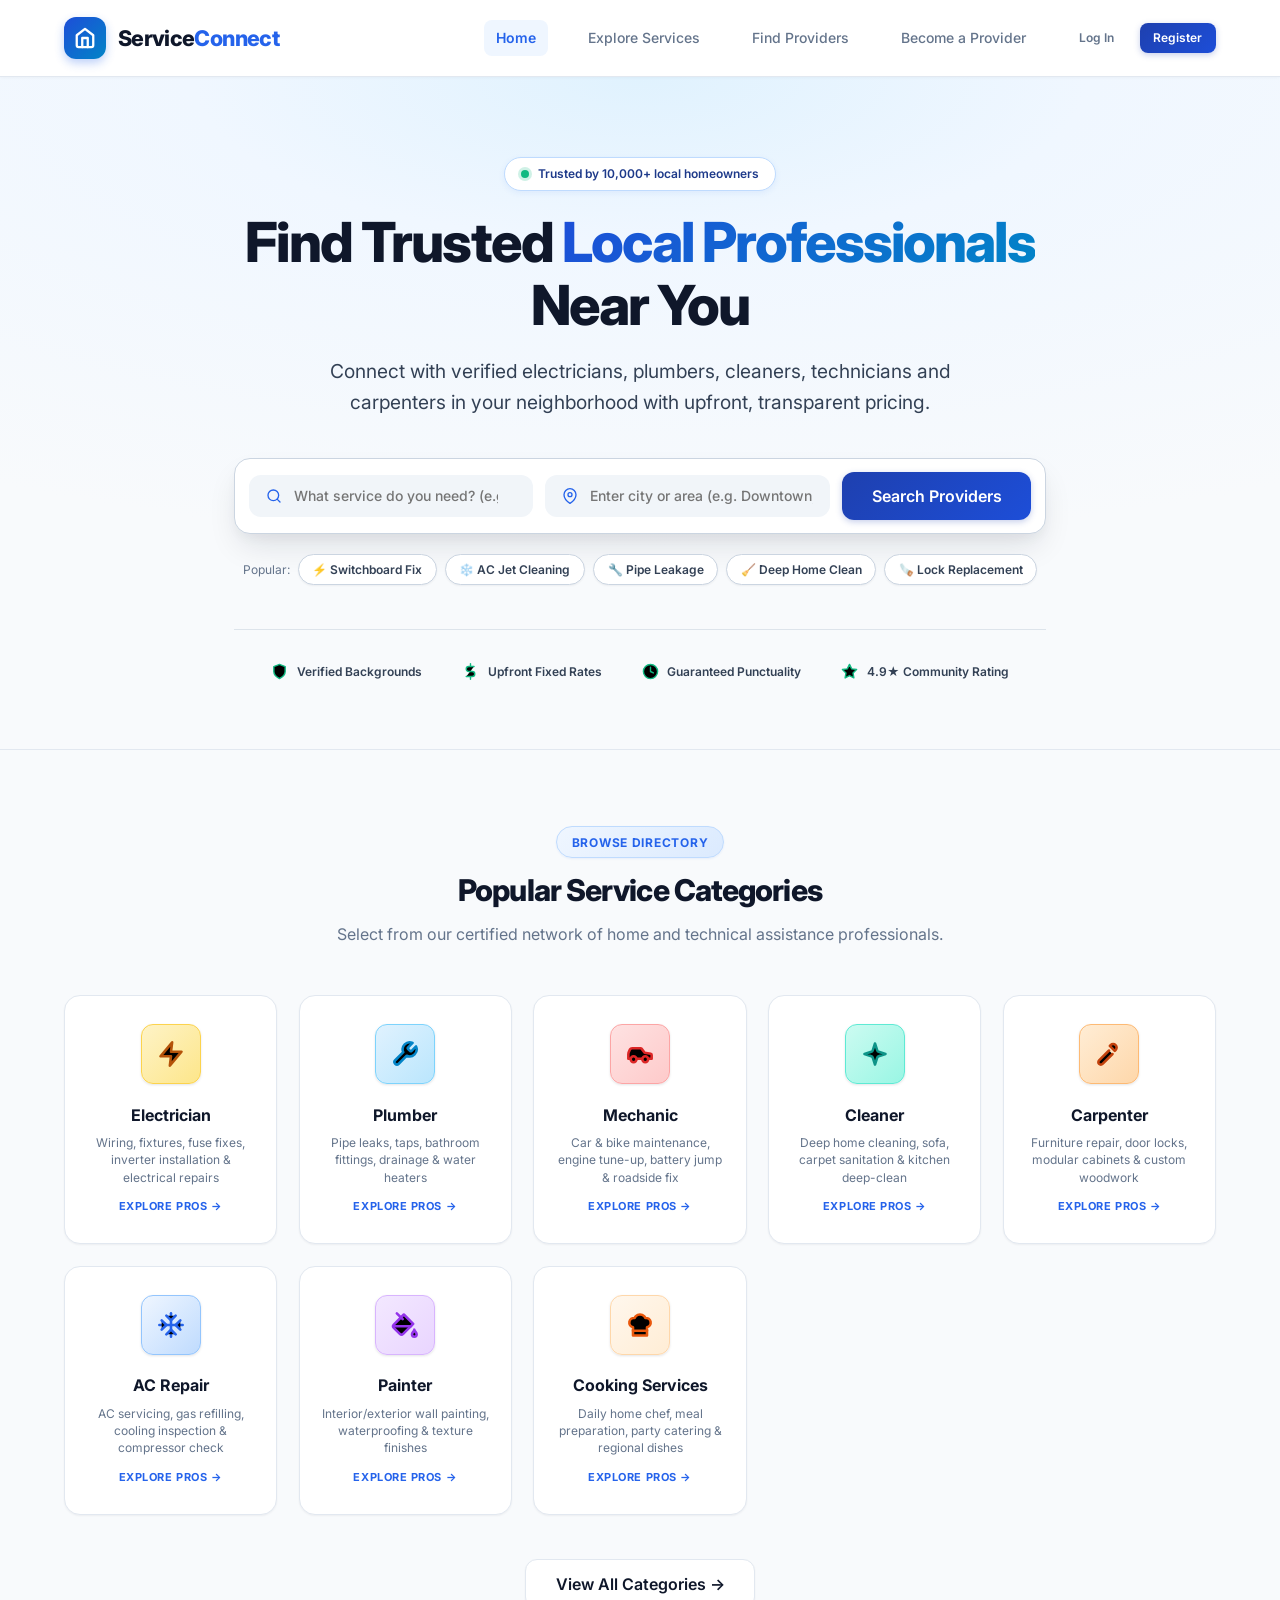
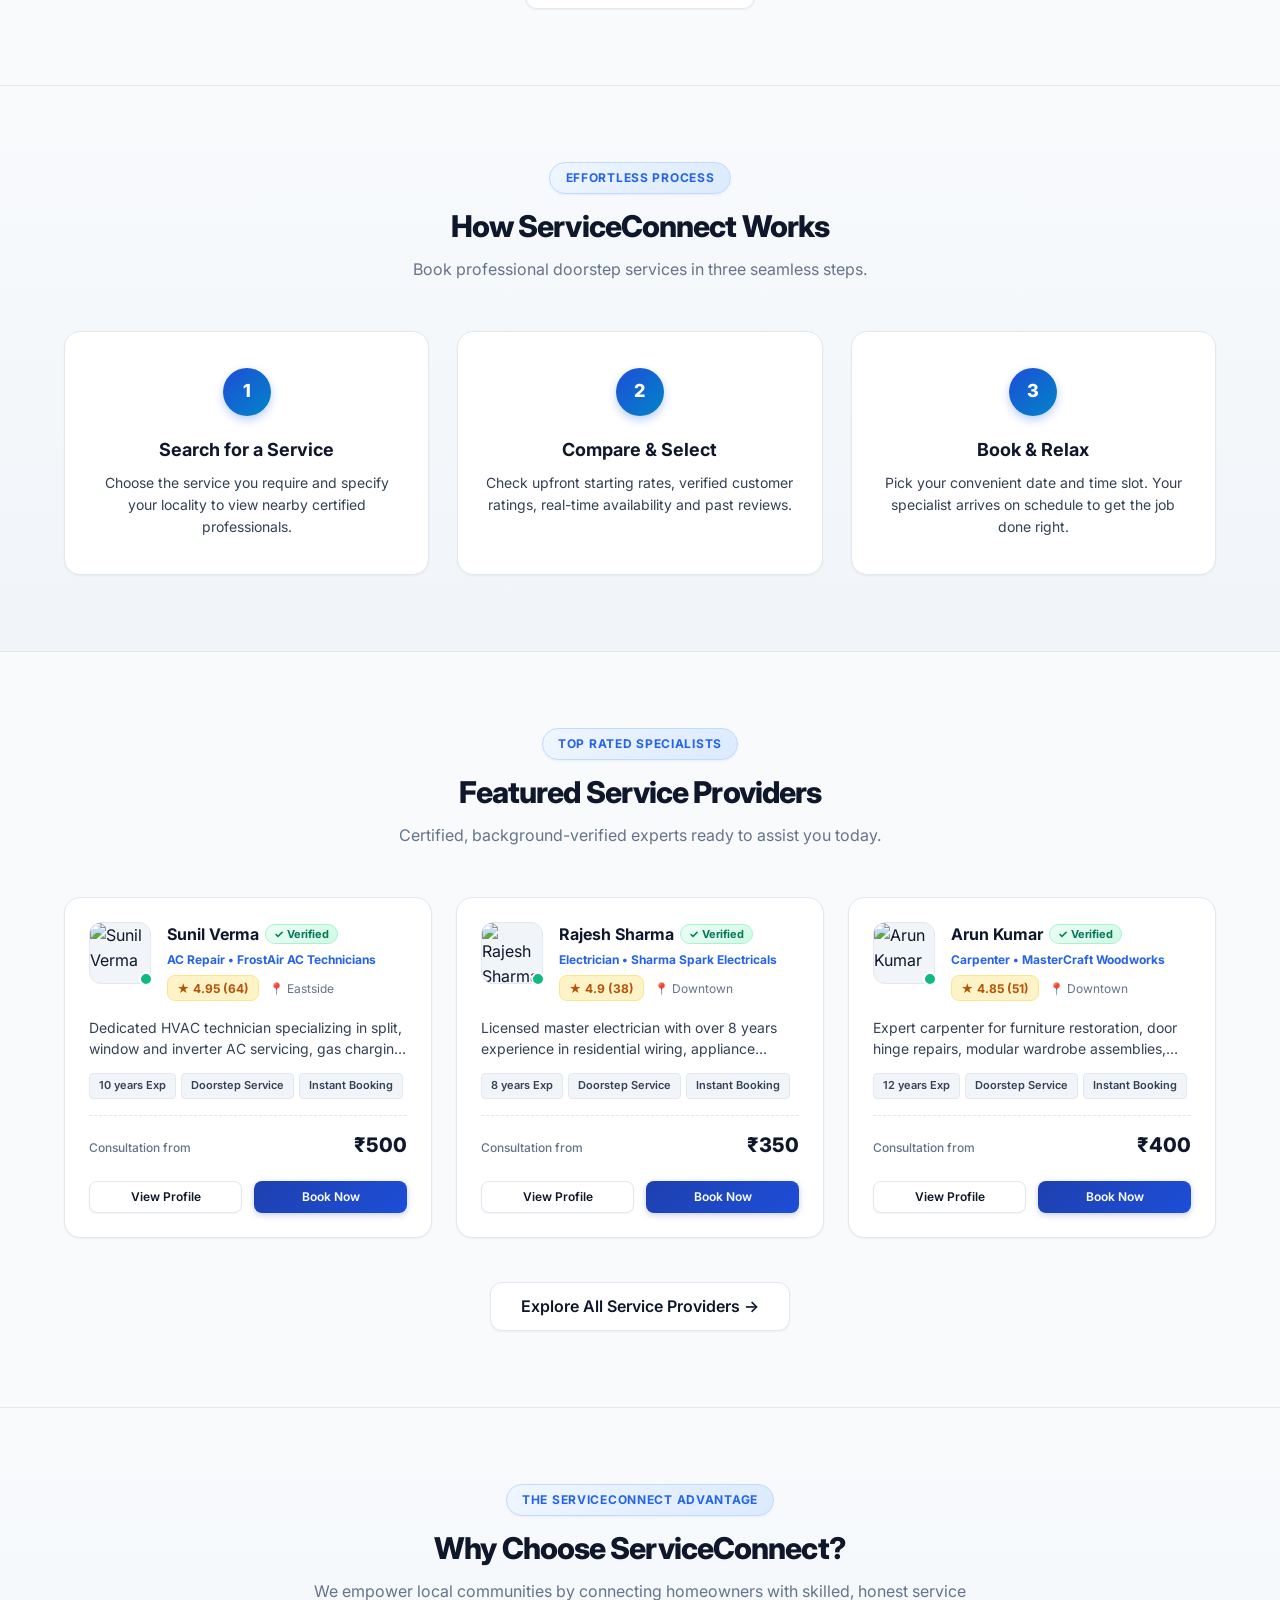
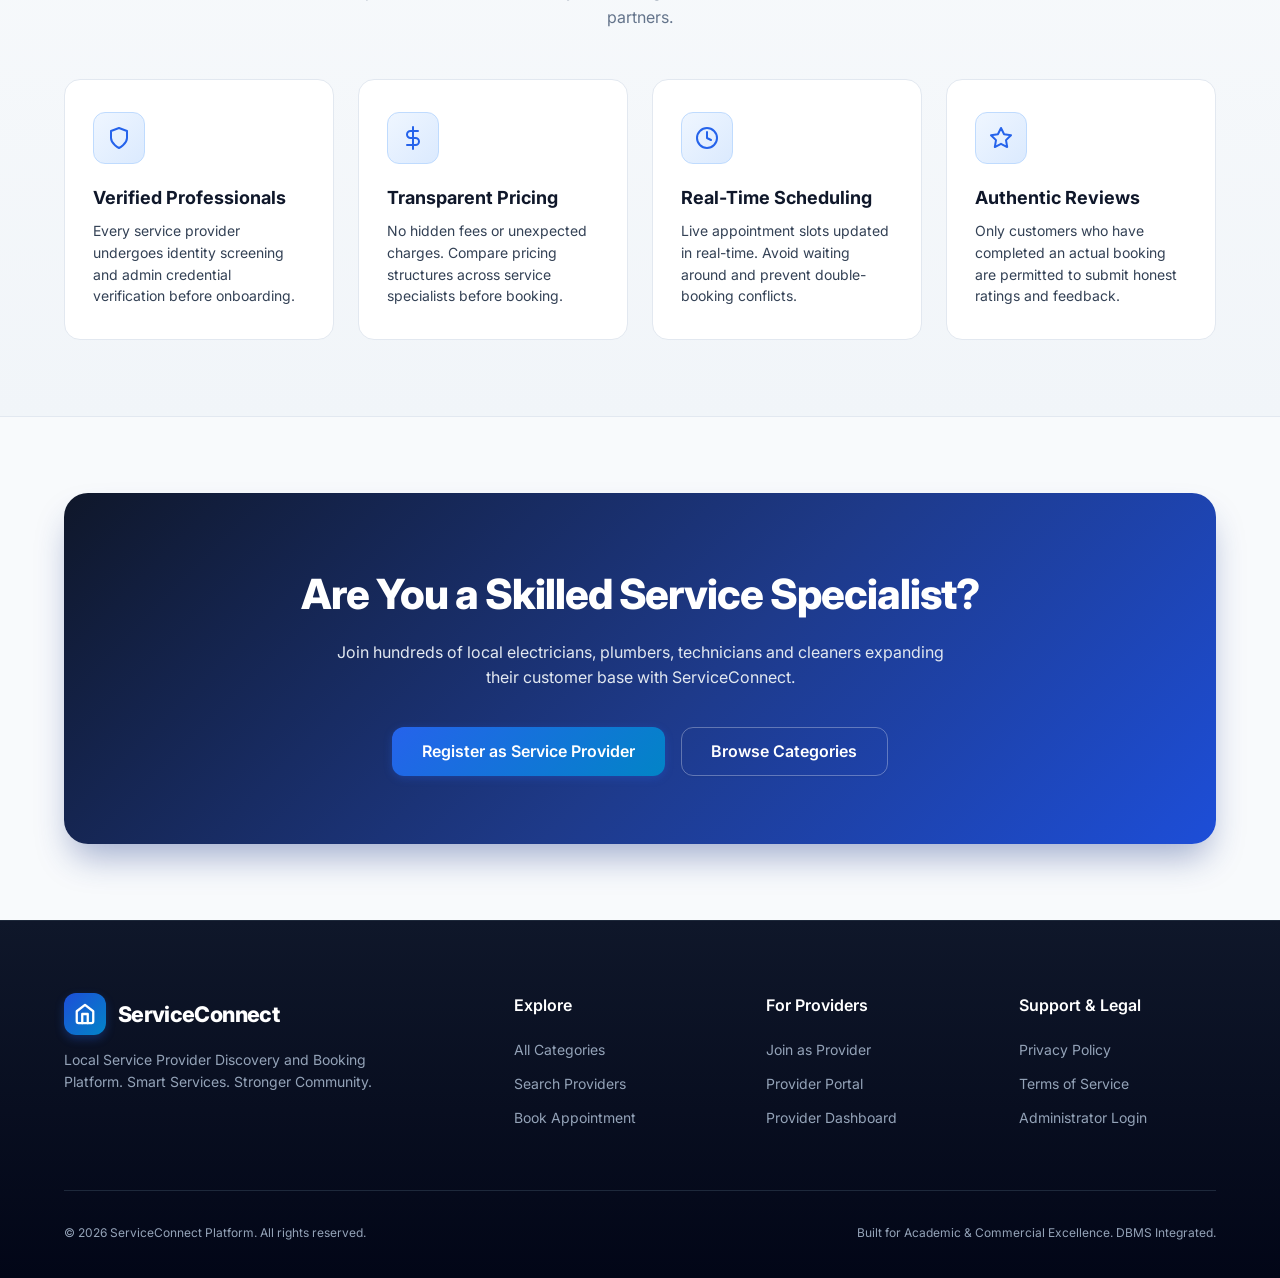
==== commit 0d13cd62: "Add vibrant professional category color themes and stat highlights" ====
--- a/frontend/index.html
+++ b/frontend/index.html
@@ -315,7 +315,7 @@
       if (catRes && catRes.data) {
         const catContainer = document.getElementById('homeCategoriesGrid');
         catContainer.innerHTML = catRes.data.slice(0, 8).map(c => `
-          <a href="pages/providers.html?category=${encodeURIComponent(c.name)}" class="category-card">
+          <a href="pages/providers.html?category=${encodeURIComponent(c.name)}" class="category-card cat-${c.slug}">
             <div class="category-icon-box">
               ${getCategoryIcon(c.slug)}
             </div>
--- a/frontend/css/styles.css
+++ b/frontend/css/styles.css
@@ -1,35 +1,41 @@
 /* ==========================================================================
-   ServiceConnect - Enhanced Design System & Commercial UI
+   ServiceConnect - Professional Colored Design System
    ========================================================================== */
 
 :root {
-  /* Premium Slate & Dark Navy Palette */
+  /* Rich Brand Navy & Royal Blues */
   --color-primary: #0f172a;       /* Slate 900 - Deep Rich Navy */
   --color-primary-light: #1e293b; /* Slate 800 - Secondary Navy */
   --color-primary-dark: #020617;  /* Slate 950 - Midnight */
   
-  --color-accent: #0284c7;        /* Sky 600 - Clean Professional Royal Accent */
-  --color-accent-hover: #0369a1;  /* Sky 700 - Darker hover */
-  --color-accent-soft: #f0f9ff;   /* Sky 50 - Very subtle tint */
-  --color-accent-border: #bae6fd; /* Sky 200 - Gentle border */
+  --color-accent: #2563eb;        /* Royal Blue - Vibrant, high-trust primary action */
+  --color-accent-hover: #1d4ed8;  /* Deep Royal Blue hover */
+  --color-accent-soft: #eff6ff;   /* Soft Blue 50 */
+  --color-accent-border: #bfdbfe; /* Soft Blue 200 */
   
-  --color-bg: #f8fafc;            /* Slate 50 - Clean light backdrop */
+  --color-cyan: #0284c7;          /* Sky Blue */
+  --color-emerald: #059669;       /* Emerald Green */
+  --color-amber: #d97706;         /* Amber */
+  --color-purple: #7c3aed;        /* Purple */
+  --color-rose: #e11d48;          /* Rose Red */
+
+  --color-bg: #f8fafc;            /* Clean light grey/slate background */
   --color-surface: #ffffff;       /* Pure white card surface */
-  --color-surface-alt: #f1f5f9;   /* Slate 100 - Neutral grey container */
-  --color-surface-hover: #f8fafc; /* Card hover background */
+  --color-surface-alt: #f1f5f9;   /* Neutral slate 100 container */
+  --color-surface-hover: #f8fafc;
   
   --color-text-main: #0f172a;     /* Slate 900 - High legibility text */
   --color-text-secondary: #334155;/* Slate 700 - Subheadings / key labels */
   --color-text-muted: #64748b;    /* Slate 500 - Body secondary */
-  --color-text-light: #94a3b8;    /* Slate 400 - Captions / disabled */
-  --color-text-inverse: #ffffff;  /* Pure white */
+  --color-text-light: #94a3b8;    /* Slate 400 - Captions */
+  --color-text-inverse: #ffffff;
   
-  --color-border: #e2e8f0;        /* Slate 200 - Default clean border */
+  --color-border: #e2e8f0;        /* Slate 200 - Clean border */
   --color-border-hover: #cbd5e1;  /* Slate 300 - Hover border */
   
-  /* Status Color System */
+  /* Status Colors */
   --status-pending: #b45309;      /* Amber 700 */
-  --status-pending-bg: #fef3c7;   /* Amber 100 */
+  --status-pending-bg: #fffbeb;   /* Amber 50 */
   --status-pending-border: #fde68a;
   
   --status-accepted: #1d4ed8;     /* Blue 700 */
@@ -65,20 +71,19 @@
   --radius-sm: 8px;
   --radius-md: 12px;
   --radius-lg: 16px;
-  --radius-xl: 22px;
+  --radius-xl: 24px;
   --radius-full: 9999px;
   
-  /* Shadows - Layered subtle diffusion */
-  --shadow-xs: 0 1px 2px rgba(15, 23, 42, 0.04);
-  --shadow-sm: 0 1px 3px rgba(15, 23, 42, 0.06), 0 1px 2px rgba(15, 23, 42, 0.04);
-  --shadow-md: 0 4px 6px -1px rgba(15, 23, 42, 0.07), 0 2px 4px -2px rgba(15, 23, 42, 0.05);
+  /* Shadows with colorful ambient diffusion */
+  --shadow-xs: 0 1px 2px rgba(15, 23, 42, 0.05);
+  --shadow-sm: 0 1px 3px rgba(15, 23, 42, 0.08), 0 1px 2px rgba(15, 23, 42, 0.04);
+  --shadow-md: 0 4px 6px -1px rgba(15, 23, 42, 0.08), 0 2px 4px -2px rgba(15, 23, 42, 0.05);
   --shadow-lg: 0 10px 15px -3px rgba(15, 23, 42, 0.08), 0 4px 6px -4px rgba(15, 23, 42, 0.04);
-  --shadow-xl: 0 20px 25px -5px rgba(15, 23, 42, 0.09), 0 8px 10px -6px rgba(15, 23, 42, 0.04);
-
-  /* Transitions */
+  --shadow-accent: 0 4px 14px rgba(37, 99, 235, 0.25);
+  --shadow-card-hover: 0 12px 24px -4px rgba(15, 23, 42, 0.08), 0 4px 8px -2px rgba(15, 23, 42, 0.04);
+
   --transition-fast: 0.15s cubic-bezier(0.4, 0, 0.2, 1);
   --transition-normal: 0.25s cubic-bezier(0.4, 0, 0.2, 1);
-
   --container-max: 1200px;
 }
 
@@ -102,7 +107,6 @@
   color: var(--color-text-main);
   line-height: 1.6;
   -webkit-font-smoothing: antialiased;
-  -moz-osx-font-smoothing: grayscale;
   min-height: 100vh;
   display: flex;
   flex-direction: column;
@@ -140,7 +144,7 @@
 }
 
 /* ==========================================================================
-   Typography & Sections
+   Layout Containers & Section Framing
    ========================================================================== */
 .container {
   width: 100%;
@@ -151,40 +155,37 @@
   padding-right: 1.5rem;
 }
 
-.container-narrow {
-  max-width: 820px;
-}
-
 .section {
-  padding: 4.5rem 0;
+  padding: 4.75rem 0;
 }
 
 .section-alt {
-  background-color: #f1f5f9;
+  background: linear-gradient(180deg, #f8fafc 0%, #f1f5f9 100%);
   border-top: 1px solid var(--color-border);
   border-bottom: 1px solid var(--color-border);
 }
 
 .section-header {
   text-align: center;
-  max-width: 650px;
+  max-width: 660px;
   margin: 0 auto 3rem auto;
 }
 
 .section-tag {
   display: inline-flex;
   align-items: center;
-  gap: 0.35rem;
+  gap: 0.4rem;
   font-size: var(--font-size-xs);
   font-weight: 700;
   letter-spacing: 0.06em;
   text-transform: uppercase;
   color: var(--color-accent);
-  background-color: var(--color-accent-soft);
+  background: linear-gradient(135deg, #eff6ff 0%, #dbeafe 100%);
   border: 1px solid var(--color-accent-border);
-  padding: 0.3rem 0.85rem;
+  padding: 0.35rem 0.95rem;
   border-radius: var(--radius-full);
   margin-bottom: 0.85rem;
+  box-shadow: 0 1px 2px rgba(37, 99, 235, 0.08);
 }
 
 .section-title {
@@ -203,7 +204,7 @@
 }
 
 /* ==========================================================================
-   Navigation Bar (Sticky & Translucent)
+   Navigation Bar (Sticky, Glassmorphism, Colored Brand)
    ========================================================================== */
 .navbar {
   position: sticky;
@@ -213,7 +214,7 @@
   backdrop-filter: blur(12px);
   -webkit-backdrop-filter: blur(12px);
   border-bottom: 1px solid var(--color-border);
-  box-shadow: 0 1px 2px rgba(0, 0, 0, 0.03);
+  box-shadow: 0 1px 3px rgba(15, 23, 42, 0.03);
 }
 
 .nav-container {
@@ -233,20 +234,16 @@
   letter-spacing: -0.03em;
 }
 
-.brand-logo:hover {
-  opacity: 0.9;
-}
-
 .brand-icon {
-  width: 40px;
-  height: 40px;
-  background: linear-gradient(135deg, var(--color-primary) 0%, var(--color-primary-light) 100%);
+  width: 42px;
+  height: 42px;
+  background: linear-gradient(135deg, #1d4ed8 0%, #0284c7 100%);
   color: #ffffff;
   border-radius: var(--radius-md);
   display: flex;
   align-items: center;
   justify-content: center;
-  box-shadow: var(--shadow-sm);
+  box-shadow: 0 4px 10px rgba(37, 99, 235, 0.3);
 }
 
 .brand-icon svg {
@@ -263,27 +260,27 @@
 .nav-menu {
   display: flex;
   align-items: center;
-  gap: 2rem;
+  gap: 1.75rem;
 }
 
 .nav-link {
   font-size: var(--font-size-sm);
   font-weight: 500;
   color: var(--color-text-muted);
-  padding: 0.4rem 0.6rem;
+  padding: 0.45rem 0.75rem;
   border-radius: var(--radius-sm);
   transition: all var(--transition-fast);
 }
 
 .nav-link:hover {
-  color: var(--color-primary);
-  background-color: var(--color-surface-alt);
+  color: var(--color-accent);
+  background-color: var(--color-accent-soft);
 }
 
 .nav-link.active {
-  color: var(--color-primary);
+  color: var(--color-accent);
   font-weight: 600;
-  background-color: var(--color-surface-alt);
+  background-color: var(--color-accent-soft);
 }
 
 .nav-actions {
@@ -302,7 +299,7 @@
 }
 
 /* ==========================================================================
-   Buttons
+   Buttons with Color Pop
    ========================================================================== */
 .btn {
   display: inline-flex;
@@ -320,27 +317,27 @@
 }
 
 .btn-primary {
-  background-color: var(--color-primary);
+  background: linear-gradient(135deg, #1e40af 0%, #1d4ed8 100%);
   color: #ffffff;
-  box-shadow: var(--shadow-xs);
+  box-shadow: 0 2px 6px rgba(30, 64, 175, 0.25);
 }
 
 .btn-primary:hover {
-  background-color: var(--color-primary-light);
+  background: linear-gradient(135deg, #1d4ed8 0%, #2563eb 100%);
   transform: translateY(-1px);
-  box-shadow: var(--shadow-sm);
+  box-shadow: var(--shadow-accent);
 }
 
 .btn-accent {
-  background-color: var(--color-accent);
+  background: linear-gradient(135deg, #2563eb 0%, #0284c7 100%);
   color: #ffffff;
-  box-shadow: var(--shadow-xs);
+  box-shadow: 0 2px 8px rgba(37, 99, 235, 0.3);
 }
 
 .btn-accent:hover {
-  background-color: var(--color-accent-hover);
+  background: linear-gradient(135deg, #1d4ed8 0%, #0369a1 100%);
   transform: translateY(-1px);
-  box-shadow: var(--shadow-sm);
+  box-shadow: 0 4px 14px rgba(37, 99, 235, 0.4);
 }
 
 .btn-outline {
@@ -351,9 +348,9 @@
 }
 
 .btn-outline:hover {
-  border-color: var(--color-primary);
-  background-color: var(--color-surface-alt);
-  color: var(--color-primary);
+  border-color: var(--color-accent);
+  background-color: var(--color-accent-soft);
+  color: var(--color-accent);
 }
 
 .btn-text {
@@ -362,17 +359,17 @@
 }
 
 .btn-text:hover {
-  color: var(--color-primary);
-  background-color: var(--color-surface-alt);
+  color: var(--color-accent);
+  background-color: var(--color-accent-soft);
 }
 
 .btn-danger {
-  background-color: var(--status-cancelled);
+  background: linear-gradient(135deg, #dc2626 0%, #b91c1c 100%);
   color: #ffffff;
 }
 
 .btn-danger:hover {
-  background-color: #991b1b;
+  background: #991b1b;
 }
 
 .btn-sm {
@@ -382,7 +379,7 @@
 }
 
 .btn-lg {
-  padding: 0.85rem 1.75rem;
+  padding: 0.85rem 1.85rem;
   font-size: var(--font-size-base);
   border-radius: var(--radius-md);
 }
@@ -398,45 +395,49 @@
 }
 
 /* ==========================================================================
-   Hero Section
+   Hero Section with Dynamic Light Aura
    ========================================================================== */
 .hero {
-  background: radial-gradient(circle at 50% 0%, #f0f7ff 0%, #f8fafc 80%);
+  background: radial-gradient(100% 70% at 50% 0%, #e0f2fe 0%, #f0f7ff 35%, #f8fafc 100%);
   border-bottom: 1px solid var(--color-border);
-  padding: 4.5rem 0 4rem 0;
+  padding: 5rem 0 4.25rem 0;
   position: relative;
+  overflow: hidden;
 }
 
 .hero-inner {
   text-align: center;
   max-width: 860px;
   margin: 0 auto;
+  position: relative;
+  z-index: 2;
 }
 
 .hero-pill-badge {
   display: inline-flex;
   align-items: center;
-  gap: 0.5rem;
+  gap: 0.55rem;
   font-size: var(--font-size-xs);
   font-weight: 600;
-  color: var(--color-primary);
-  background-color: var(--color-surface);
-  border: 1px solid var(--color-border);
-  padding: 0.35rem 0.95rem;
+  color: #1e3a8a;
+  background: #ffffff;
+  border: 1px solid #bfdbfe;
+  padding: 0.4rem 1rem;
   border-radius: var(--radius-full);
   margin-bottom: 1.25rem;
-  box-shadow: var(--shadow-xs);
+  box-shadow: 0 2px 6px rgba(37, 99, 235, 0.08);
 }
 
 .hero-pill-badge .dot {
-  width: 7px;
-  height: 7px;
+  width: 8px;
+  height: 8px;
   border-radius: var(--radius-full);
   background-color: #10b981;
+  box-shadow: 0 0 0 3px rgba(16, 185, 129, 0.2);
 }
 
 .hero-title {
-  font-size: clamp(2.15rem, 5vw, 3.4rem);
+  font-size: clamp(2.2rem, 5vw, 3.45rem);
   font-weight: 800;
   line-height: 1.15;
   letter-spacing: -0.035em;
@@ -445,12 +446,14 @@
 }
 
 .hero-title span {
-  color: var(--color-accent);
+  background: linear-gradient(135deg, #1d4ed8 0%, #0284c7 100%);
+  -webkit-background-clip: text;
+  -webkit-text-fill-color: transparent;
 }
 
 .hero-subtitle {
   font-size: clamp(1rem, 2vw, 1.2rem);
-  color: var(--color-text-muted);
+  color: var(--color-text-secondary);
   margin-bottom: 2.5rem;
   max-width: 640px;
   margin-left: auto;
@@ -458,22 +461,23 @@
   line-height: 1.6;
 }
 
-/* Elevated Search Bar */
+/* Elevated Floating Search Box */
 .search-box-card {
-  background: var(--color-surface);
-  border: 1px solid var(--color-border);
+  background: #ffffff;
+  border: 1px solid #cbd5e1;
   border-radius: var(--radius-lg);
-  box-shadow: 0 12px 28px -6px rgba(15, 23, 42, 0.1), 0 4px 10px -2px rgba(15, 23, 42, 0.04);
-  padding: 0.75rem;
+  box-shadow: 0 16px 32px -6px rgba(15, 23, 42, 0.12), 0 6px 12px -2px rgba(15, 23, 42, 0.04);
+  padding: 0.85rem;
   display: flex;
   flex-wrap: wrap;
   gap: 0.75rem;
   align-items: center;
-  transition: border-color var(--transition-fast);
+  transition: border-color var(--transition-fast), box-shadow var(--transition-fast);
 }
 
 .search-box-card:focus-within {
   border-color: var(--color-accent);
+  box-shadow: 0 16px 36px -6px rgba(37, 99, 235, 0.18), 0 6px 12px -2px rgba(37, 99, 235, 0.08);
 }
 
 .search-field {
@@ -481,7 +485,7 @@
   display: flex;
   align-items: center;
   gap: 0.75rem;
-  padding: 0.65rem 1rem;
+  padding: 0.7rem 1rem;
   border-radius: var(--radius-md);
   background-color: var(--color-surface-alt);
   border: 1px solid transparent;
@@ -489,22 +493,14 @@
 }
 
 .search-field:focus-within {
-  background-color: var(--color-surface);
-  border-color: var(--color-border-hover);
-}
-
-.search-field-icon {
-  color: var(--color-text-muted);
-  font-size: 1.1rem;
-  display: flex;
-  align-items: center;
-  justify-content: center;
+  background-color: #ffffff;
+  border-color: #93c5fd;
 }
 
 .search-field-icon svg {
   width: 18px;
   height: 18px;
-  stroke: var(--color-text-muted);
+  stroke: var(--color-accent);
   fill: none;
 }
 
@@ -515,17 +511,10 @@
   font-size: var(--font-size-sm);
   color: var(--color-text-main);
   outline: none;
-}
-
-.search-field input::placeholder {
-  color: var(--color-text-light);
-}
-
-.search-btn {
-  flex: 0 0 auto;
-}
-
-/* Quick Search Suggestions Below Hero */
+  font-weight: 500;
+}
+
+/* Quick Search Suggestions */
 .hero-quick-tags {
   display: flex;
   align-items: center;
@@ -538,19 +527,21 @@
 }
 
 .quick-tag-pill {
-  padding: 0.25rem 0.75rem;
+  padding: 0.3rem 0.85rem;
   border-radius: var(--radius-full);
-  background-color: var(--color-surface);
-  border: 1px solid var(--color-border);
+  background-color: #ffffff;
+  border: 1px solid #cbd5e1;
   color: var(--color-text-secondary);
-  font-weight: 500;
+  font-weight: 600;
   transition: all var(--transition-fast);
+  box-shadow: var(--shadow-xs);
 }
 
 .quick-tag-pill:hover {
   border-color: var(--color-accent);
   color: var(--color-accent);
   background-color: var(--color-accent-soft);
+  transform: translateY(-1px);
 }
 
 /* Trust Bar */
@@ -561,43 +552,37 @@
   gap: 2.5rem;
   margin-top: 2.75rem;
   padding-top: 2rem;
-  border-top: 1px solid rgba(226, 232, 240, 0.7);
+  border-top: 1px solid rgba(203, 213, 225, 0.6);
   flex-wrap: wrap;
 }
 
 .trust-item {
   display: flex;
   align-items: center;
-  gap: 0.5rem;
+  gap: 0.55rem;
   font-size: var(--font-size-xs);
   font-weight: 600;
   color: var(--color-text-secondary);
 }
 
-.trust-icon {
-  color: var(--color-accent);
-  display: flex;
-  align-items: center;
-}
-
 .trust-icon svg {
-  width: 16px;
-  height: 16px;
-  stroke: var(--color-accent);
-}
-
-/* ==========================================================================
-   Category Cards
+  width: 17px;
+  height: 17px;
+  stroke: #10b981;
+}
+
+/* ==========================================================================
+   Categorized Color Palette System (Matching Infographic)
    ========================================================================== */
 .category-grid {
   display: grid;
   grid-template-columns: repeat(auto-fill, minmax(210px, 1fr));
-  gap: 1.25rem;
+  gap: 1.35rem;
 }
 
 .category-card {
-  background-color: var(--color-surface);
-  border: 1px solid var(--color-border);
+  background-color: #ffffff;
+  border: 1px solid #e2e8f0;
   border-radius: var(--radius-lg);
   padding: 1.75rem 1.25rem;
   text-align: center;
@@ -606,48 +591,124 @@
   align-items: center;
   transition: all var(--transition-fast);
   cursor: pointer;
-  text-decoration: none;
-  color: inherit;
   position: relative;
+  box-shadow: var(--shadow-xs);
 }
 
 .category-card:hover {
-  border-color: var(--color-accent);
-  box-shadow: var(--shadow-md);
-  transform: translateY(-3px);
+  transform: translateY(-4px);
+  box-shadow: var(--shadow-card-hover);
+  border-color: #cbd5e1;
 }
 
 .category-icon-box {
-  width: 58px;
-  height: 58px;
+  width: 60px;
+  height: 60px;
   border-radius: var(--radius-md);
-  background-color: var(--color-accent-soft);
-  color: var(--color-accent);
   display: flex;
   align-items: center;
   justify-content: center;
-  font-size: 1.6rem;
-  margin-bottom: 1rem;
+  margin-bottom: 1.15rem;
   transition: all var(--transition-fast);
-  border: 1px solid var(--color-accent-border);
+  box-shadow: var(--shadow-sm);
 }
 
 .category-icon-box svg {
-  width: 26px;
-  height: 26px;
-  stroke: var(--color-accent);
-  fill: none;
-}
-
-.category-card:hover .category-icon-box {
-  background-color: var(--color-accent);
-  color: #ffffff;
-  border-color: var(--color-accent);
-}
-
-.category-card:hover .category-icon-box svg {
-  stroke: #ffffff;
-}
+  width: 28px;
+  height: 28px;
+  stroke-width: 2.2;
+}
+
+/* Distinct Category Color Themes */
+/* 1. Electrician - Amber / Gold */
+.cat-electrician .category-icon-box {
+  background: linear-gradient(135deg, #fef3c7 0%, #fde68a 100%);
+  color: #b45309;
+  border: 1px solid #fcd34d;
+}
+.cat-electrician .category-icon-box svg { stroke: #b45309; }
+.category-card.cat-electrician:hover { border-color: #f59e0b; }
+
+/* 2. Plumber - Ocean Cyan */
+.cat-plumber .category-icon-box {
+  background: linear-gradient(135deg, #e0f2fe 0%, #bae6fd 100%);
+  color: #0284c7;
+  border: 1px solid #7dd3fc;
+}
+.cat-plumber .category-icon-box svg { stroke: #0284c7; }
+.category-card.cat-plumber:hover { border-color: #0284c7; }
+
+/* 3. Mechanic - Energetic Crimson / Coral */
+.cat-mechanic .category-icon-box {
+  background: linear-gradient(135deg, #fee2e2 0%, #fecaca 100%);
+  color: #dc2626;
+  border: 1px solid #fca5a5;
+}
+.cat-mechanic .category-icon-box svg { stroke: #dc2626; }
+.category-card.cat-mechanic:hover { border-color: #ef4444; }
+
+/* 4. Cleaner - Mint Emerald */
+.cat-cleaner .category-icon-box {
+  background: linear-gradient(135deg, #ccfbf1 0%, #99f6e4 100%);
+  color: #0d9488;
+  border: 1px solid #5eead4;
+}
+.cat-cleaner .category-icon-box svg { stroke: #0d9488; }
+.category-card.cat-cleaner:hover { border-color: #0d9488; }
+
+/* 5. Carpenter - Warm Wood Amber */
+.cat-carpenter .category-icon-box {
+  background: linear-gradient(135deg, #ffedd5 0%, #fed7aa 100%);
+  color: #c2410c;
+  border: 1px solid #fdba74;
+}
+.cat-carpenter .category-icon-box svg { stroke: #c2410c; }
+.category-card.cat-carpenter:hover { border-color: #f97316; }
+
+/* 6. AC Repair - Crisp Sky Blue */
+.cat-ac-repair .category-icon-box {
+  background: linear-gradient(135deg, #eff6ff 0%, #bfdbfe 100%);
+  color: #2563eb;
+  border: 1px solid #93c5fd;
+}
+.cat-ac-repair .category-icon-box svg { stroke: #2563eb; }
+.category-card.cat-ac-repair:hover { border-color: #2563eb; }
+
+/* 7. Painter - Creative Purple */
+.cat-painter .category-icon-box {
+  background: linear-gradient(135deg, #f3e8ff 0%, #e9d5ff 100%);
+  color: #9333ea;
+  border: 1px solid #d8b4fe;
+}
+.cat-painter .category-icon-box svg { stroke: #9333ea; }
+.category-card.cat-painter:hover { border-color: #a855f7; }
+
+/* 8. Cooking - Warm Tangerine */
+.cat-cooking .category-icon-box {
+  background: linear-gradient(135deg, #fff7ed 0%, #ffedd5 100%);
+  color: #ea580c;
+  border: 1px solid #fed7aa;
+}
+.cat-cooking .category-icon-box svg { stroke: #ea580c; }
+.category-card.cat-cooking:hover { border-color: #f97316; }
+
+/* 9. Tutoring - Academic Green */
+.cat-tutoring .category-icon-box {
+  background: linear-gradient(135deg, #dcfce7 0%, #bbf7d0 100%);
+  color: #16a34a;
+  border: 1px solid #86efac;
+}
+.cat-tutoring .category-icon-box svg { stroke: #16a34a; }
+.category-card.cat-tutoring:hover { border-color: #22c55e; }
+
+/* 10. Pest Control - Olive Lime */
+.cat-pest-control .category-icon-box {
+  background: linear-gradient(135deg, #ecfccb 0%, #d9f99d 100%);
+  color: #65a30d;
+  border: 1px solid #bef264;
+}
+.cat-pest-control .category-icon-box svg { stroke: #65a30d; }
+.category-card.cat-pest-control:hover { border-color: #84cc16; }
 
 .category-name {
   font-size: var(--font-size-base);
@@ -682,7 +743,7 @@
 }
 
 .provider-card {
-  background-color: var(--color-surface);
+  background-color: #ffffff;
   border: 1px solid var(--color-border);
   border-radius: var(--radius-lg);
   padding: 1.5rem;
@@ -693,8 +754,8 @@
 }
 
 .provider-card:hover {
-  border-color: var(--color-border-hover);
-  box-shadow: var(--shadow-md);
+  border-color: #cbd5e1;
+  box-shadow: var(--shadow-card-hover);
   transform: translateY(-2px);
 }
 
@@ -723,10 +784,10 @@
   position: absolute;
   bottom: -2px;
   right: -2px;
-  width: 13px;
-  height: 13px;
+  width: 14px;
+  height: 14px;
   background-color: #10b981;
-  border: 2px solid var(--color-surface);
+  border: 2px solid #ffffff;
   border-radius: var(--radius-full);
 }
 
@@ -739,17 +800,16 @@
   font-size: var(--font-size-base);
   font-weight: 700;
   color: var(--color-primary);
-  margin-bottom: 0.15rem;
+  margin-bottom: 0.2rem;
   display: flex;
   align-items: center;
   gap: 0.4rem;
-  line-height: 1.3;
 }
 
 .provider-category {
   font-size: var(--font-size-xs);
   color: var(--color-accent);
-  font-weight: 600;
+  font-weight: 700;
   margin-bottom: 0.35rem;
 }
 
@@ -768,9 +828,10 @@
   gap: 0.25rem;
   font-weight: 700;
   font-size: var(--font-size-xs);
-  color: #92400e;
-  background-color: #fef3c7;
-  padding: 0.15rem 0.5rem;
+  color: #b45309;
+  background: #fef3c7;
+  border: 1px solid #fde68a;
+  padding: 0.15rem 0.55rem;
   border-radius: var(--radius-sm);
 }
 
@@ -781,7 +842,7 @@
 
 .provider-bio {
   font-size: var(--font-size-sm);
-  color: var(--color-text-muted);
+  color: var(--color-text-secondary);
   margin-bottom: 0.85rem;
   line-height: 1.5;
   display: -webkit-box;
@@ -799,28 +860,30 @@
 
 .tag-badge {
   font-size: var(--font-size-2xs);
-  font-weight: 500;
+  font-weight: 600;
   background-color: var(--color-surface-alt);
   color: var(--color-text-secondary);
-  padding: 0.2rem 0.5rem;
+  padding: 0.2rem 0.55rem;
   border-radius: var(--radius-xs);
+  border: 1px solid var(--color-border);
 }
 
 .provider-pricing-row {
   display: flex;
   align-items: baseline;
   justify-content: space-between;
-  padding-top: 0.75rem;
+  padding-top: 0.85rem;
   border-top: 1px dashed var(--color-border);
 }
 
 .price-label {
   font-size: var(--font-size-xs);
   color: var(--color-text-muted);
+  font-weight: 500;
 }
 
 .price-val {
-  font-size: var(--font-size-lg);
+  font-size: var(--font-size-xl);
   font-weight: 800;
   color: var(--color-primary);
 }
@@ -840,7 +903,7 @@
   gap: 0.35rem;
   padding: 0.25rem 0.65rem;
   font-size: var(--font-size-xs);
-  font-weight: 600;
+  font-weight: 700;
   border-radius: var(--radius-full);
   text-transform: capitalize;
   line-height: 1.2;
@@ -877,11 +940,12 @@
 }
 
 .badge-verified {
-  background-color: #ecfdf5;
-  color: #059669;
+  background: linear-gradient(135deg, #ecfdf5 0%, #d1fae5 100%);
+  color: #047857;
   border: 1px solid #a7f3d0;
   font-size: var(--font-size-2xs);
   padding: 0.15rem 0.5rem;
+  font-weight: 700;
 }
 
 /* ==========================================================================
@@ -896,21 +960,22 @@
 .step-card {
   text-align: center;
   padding: 2.25rem 1.75rem;
-  background: var(--color-surface);
+  background: #ffffff;
   border: 1px solid var(--color-border);
   border-radius: var(--radius-lg);
   box-shadow: var(--shadow-xs);
-  transition: transform var(--transition-fast);
+  transition: transform var(--transition-fast), box-shadow var(--transition-fast);
 }
 
 .step-card:hover {
   transform: translateY(-2px);
+  box-shadow: var(--shadow-sm);
 }
 
 .step-number {
-  width: 46px;
-  height: 46px;
-  background: linear-gradient(135deg, var(--color-primary) 0%, var(--color-primary-light) 100%);
+  width: 48px;
+  height: 48px;
+  background: linear-gradient(135deg, #1d4ed8 0%, #0284c7 100%);
   color: #ffffff;
   border-radius: var(--radius-full);
   display: flex;
@@ -919,7 +984,7 @@
   font-weight: 800;
   font-size: var(--font-size-lg);
   margin: 0 auto 1.25rem auto;
-  box-shadow: var(--shadow-sm);
+  box-shadow: 0 4px 10px rgba(37, 99, 235, 0.3);
 }
 
 .step-title {
@@ -931,7 +996,7 @@
 
 .step-text {
   font-size: var(--font-size-sm);
-  color: var(--color-text-muted);
+  color: var(--color-text-secondary);
   line-height: 1.55;
 }
 
@@ -945,7 +1010,7 @@
 }
 
 .feature-box {
-  background: var(--color-surface);
+  background: #ffffff;
   border: 1px solid var(--color-border);
   border-radius: var(--radius-lg);
   padding: 2rem 1.75rem;
@@ -953,23 +1018,23 @@
 }
 
 .feature-box:hover {
-  border-color: var(--color-border-hover);
+  border-color: #cbd5e1;
   transform: translateY(-2px);
   box-shadow: var(--shadow-sm);
 }
 
 .feature-icon-wrapper {
-  width: 50px;
-  height: 50px;
+  width: 52px;
+  height: 52px;
   border-radius: var(--radius-md);
-  background-color: var(--color-accent-soft);
+  background: linear-gradient(135deg, #eff6ff 0%, #dbeafe 100%);
   color: var(--color-accent);
   display: flex;
   align-items: center;
   justify-content: center;
   font-size: 1.4rem;
   margin-bottom: 1.25rem;
-  border: 1px solid var(--color-accent-border);
+  border: 1px solid #bfdbfe;
 }
 
 .feature-icon-wrapper svg {
@@ -988,33 +1053,33 @@
 
 .feature-text {
   font-size: var(--font-size-sm);
-  color: var(--color-text-muted);
+  color: var(--color-text-secondary);
   line-height: 1.55;
 }
 
 /* ==========================================================================
-   CTA Banner
+   CTA Banner (Lively Gradient)
    ========================================================================== */
 .cta-banner {
-  background: linear-gradient(135deg, var(--color-primary) 0%, #1e3a8a 100%);
+  background: linear-gradient(135deg, #0f172a 0%, #1e3a8a 55%, #1d4ed8 100%);
   color: #ffffff;
   border-radius: var(--radius-xl);
-  padding: 4rem 2.5rem;
+  padding: 4.25rem 2.5rem;
   text-align: center;
-  box-shadow: var(--shadow-lg);
+  box-shadow: 0 20px 35px -8px rgba(30, 58, 138, 0.4);
   position: relative;
   overflow: hidden;
 }
 
 .cta-banner h2 {
-  font-size: clamp(1.85rem, 4vw, 2.5rem);
+  font-size: clamp(1.9rem, 4vw, 2.6rem);
   font-weight: 800;
   margin-bottom: 0.75rem;
   letter-spacing: -0.025em;
 }
 
 .cta-banner p {
-  color: #cbd5e1;
+  color: #e2e8f0;
   max-width: 620px;
   margin: 0 auto 2.25rem auto;
   font-size: var(--font-size-base);
@@ -1032,7 +1097,7 @@
    Cards & Modals
    ========================================================================== */
 .card {
-  background-color: var(--color-surface);
+  background-color: #ffffff;
   border: 1px solid var(--color-border);
   border-radius: var(--radius-lg);
   box-shadow: var(--shadow-sm);
@@ -1055,9 +1120,9 @@
 
 .toast {
   pointer-events: auto;
-  background-color: var(--color-surface);
+  background-color: #ffffff;
   border: 1px solid var(--color-border);
-  box-shadow: var(--shadow-xl);
+  box-shadow: var(--shadow-lg);
   border-radius: var(--radius-md);
   padding: 0.85rem 1.25rem;
   font-size: var(--font-size-sm);
@@ -1105,9 +1170,9 @@
 }
 
 .modal-card {
-  background-color: var(--color-surface);
+  background-color: #ffffff;
   border-radius: var(--radius-lg);
-  box-shadow: var(--shadow-xl);
+  box-shadow: var(--shadow-lg);
   width: 100%;
   max-width: 520px;
   max-height: 90vh;
@@ -1158,7 +1223,7 @@
    ========================================================================== */
 .footer {
   margin-top: auto;
-  background-color: #0b1120;
+  background: linear-gradient(180deg, #0f172a 0%, #020617 100%);
   color: #94a3b8;
   border-top: 1px solid #1e293b;
   padding: 4.5rem 0 2.25rem 0;
@@ -1195,7 +1260,7 @@
 }
 
 .footer-links a:hover {
-  color: #ffffff;
+  color: #38bdf8;
 }
 
 .footer-bottom {
@@ -1229,7 +1294,7 @@
   padding: 0.75rem 0.95rem;
   font-size: var(--font-size-sm);
   color: var(--color-text-main);
-  background-color: var(--color-surface);
+  background-color: #ffffff;
   border: 1px solid var(--color-border);
   border-radius: var(--radius-md);
   transition: all var(--transition-fast);
@@ -1237,7 +1302,7 @@
 
 .form-control:focus {
   border-color: var(--color-accent);
-  box-shadow: 0 0 0 3px rgba(2, 132, 199, 0.12);
+  box-shadow: 0 0 0 3px rgba(37, 99, 235, 0.15);
   outline: none;
 }
 
@@ -1267,7 +1332,7 @@
     top: 4.75rem;
     left: 0;
     right: 0;
-    background-color: var(--color-surface);
+    background-color: #ffffff;
     flex-direction: column;
     padding: 1.5rem;
     gap: 1.25rem;
@@ -1300,7 +1365,7 @@
   }
 
   .hero {
-    padding: 3rem 0;
+    padding: 3.5rem 0 3rem 0;
   }
 
   .search-box-card {
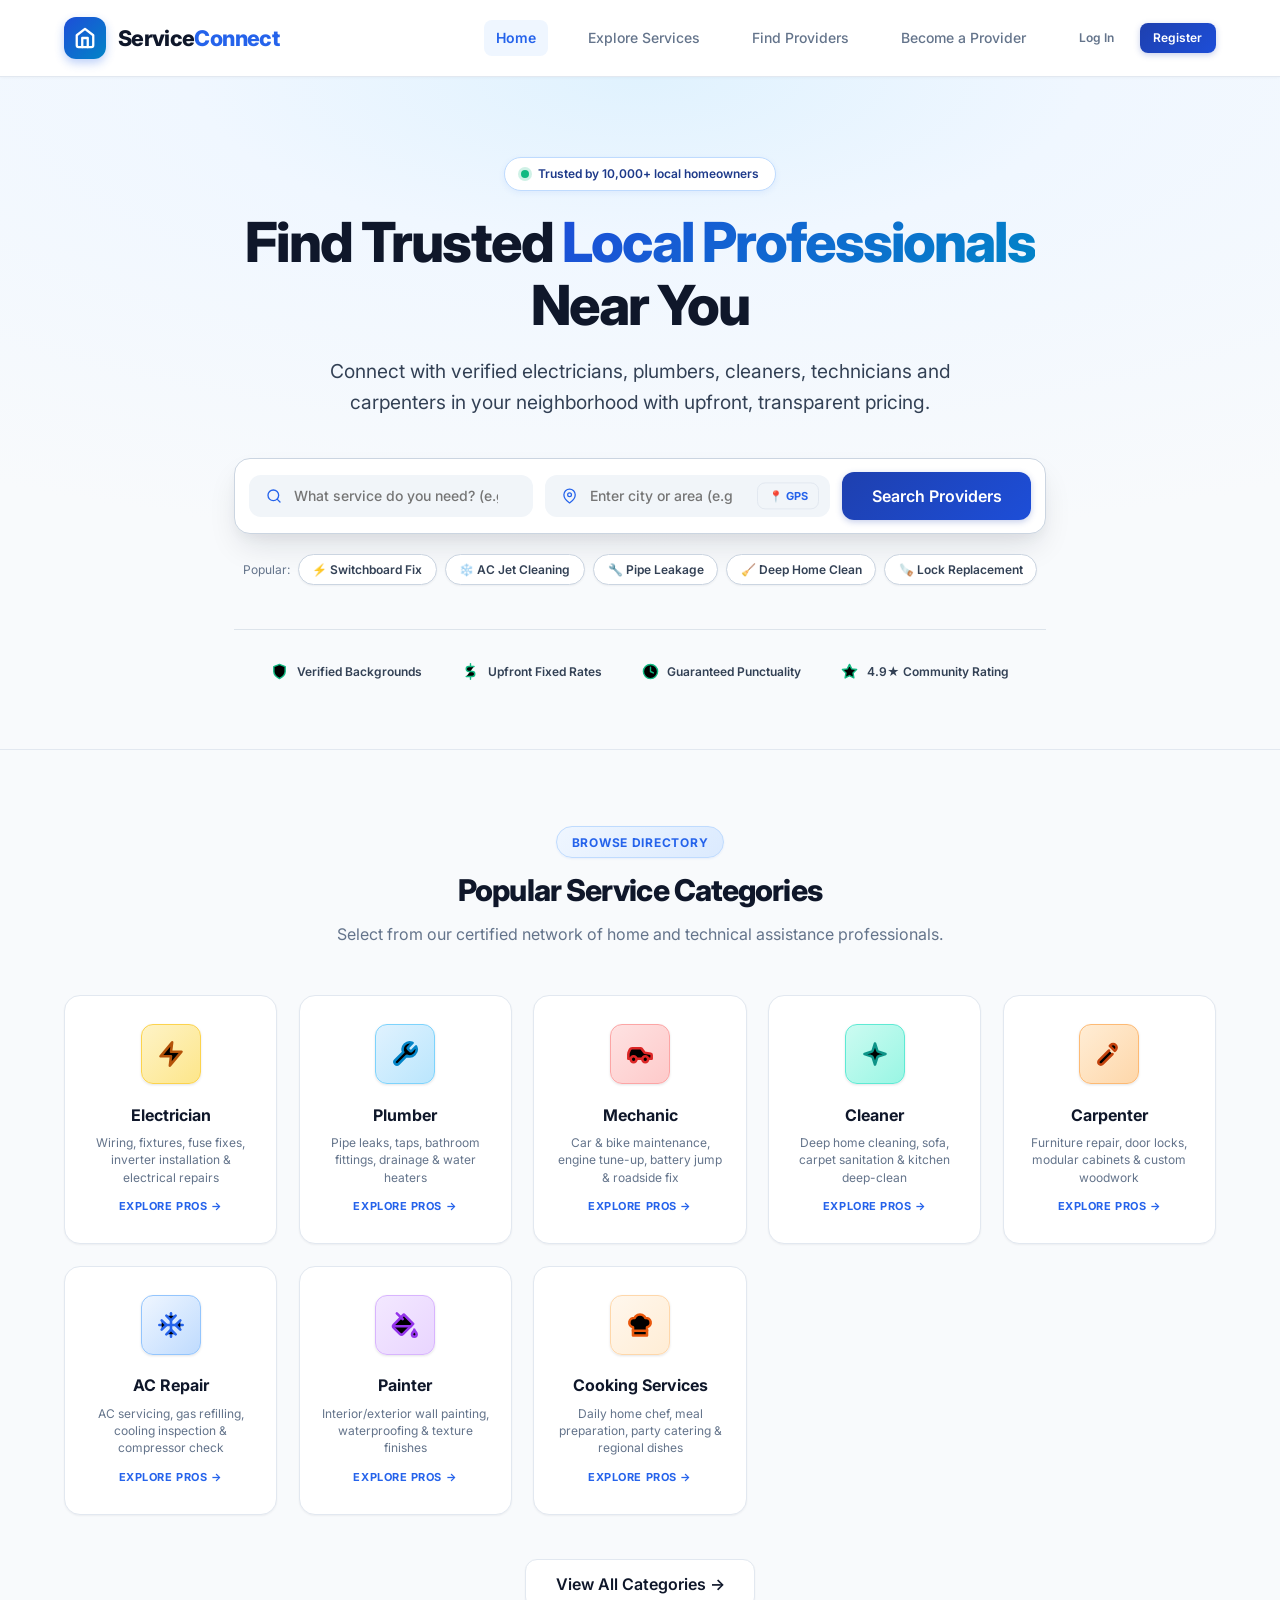
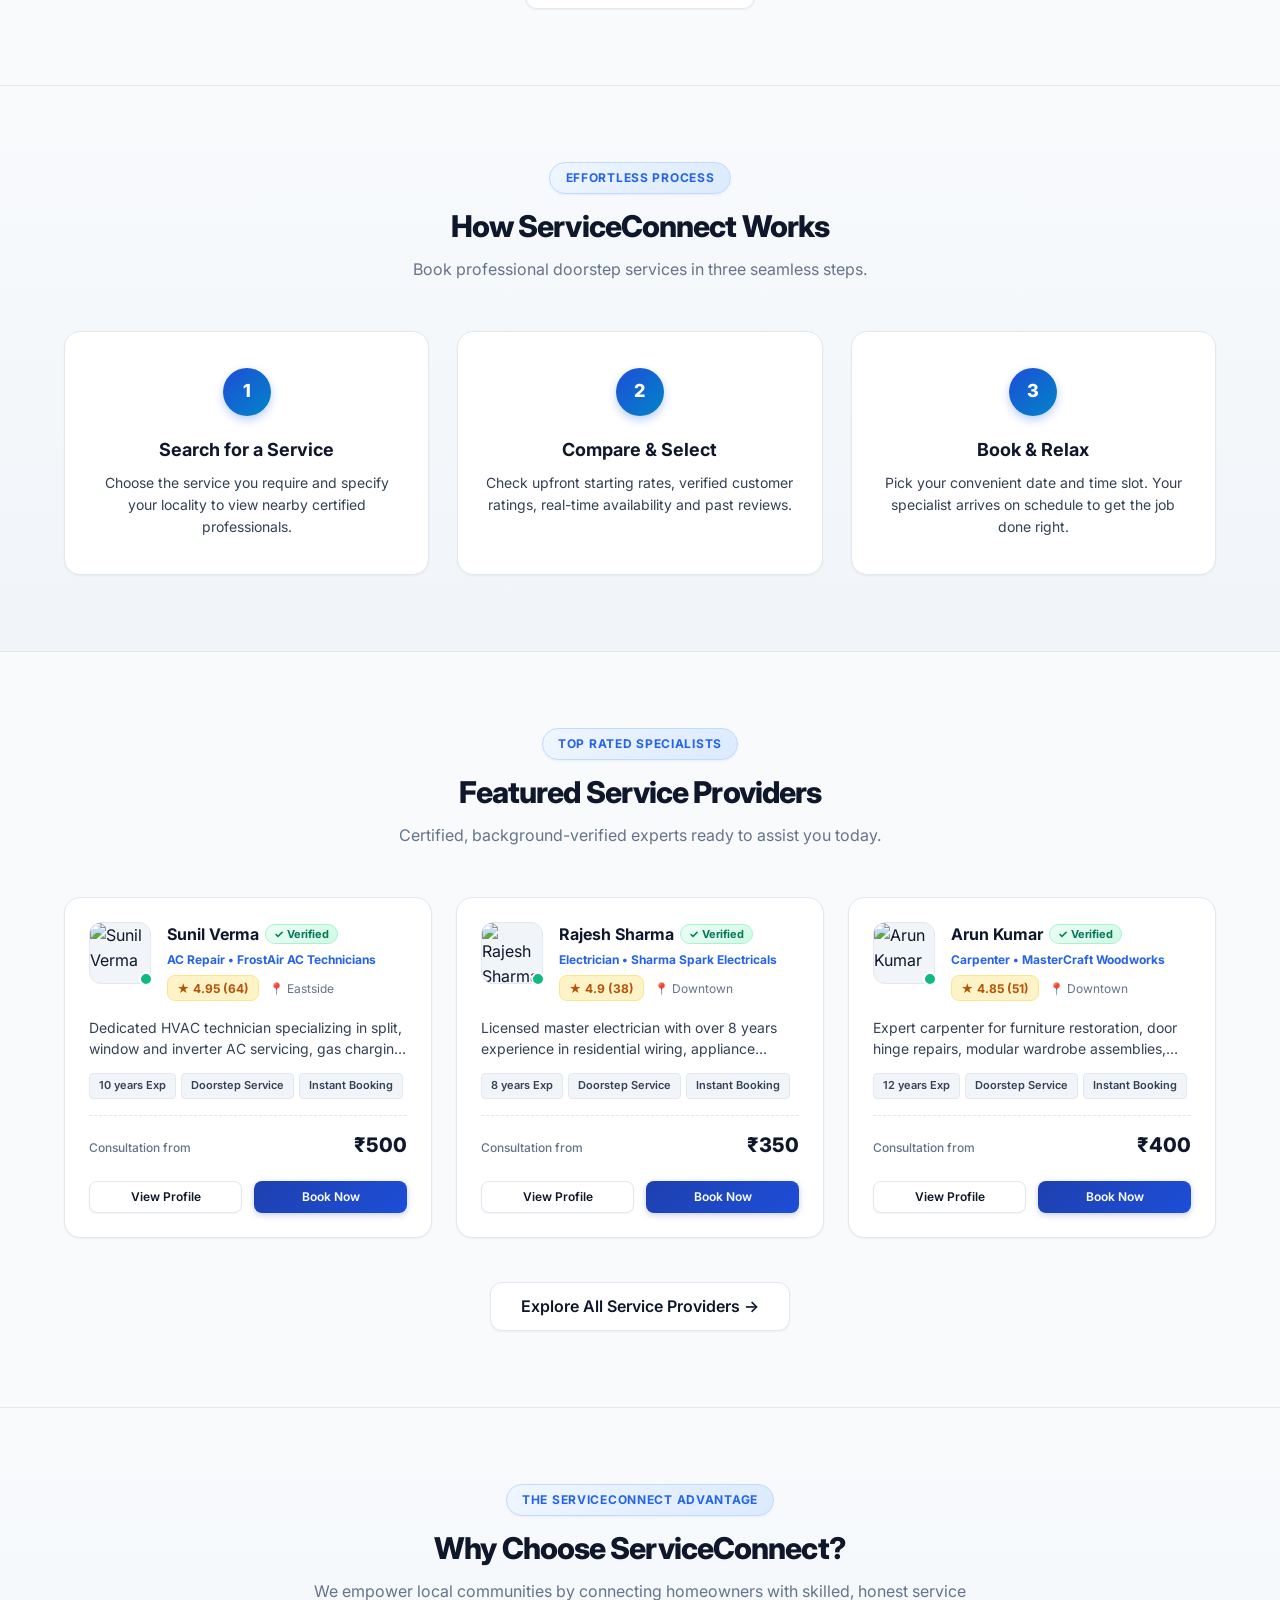
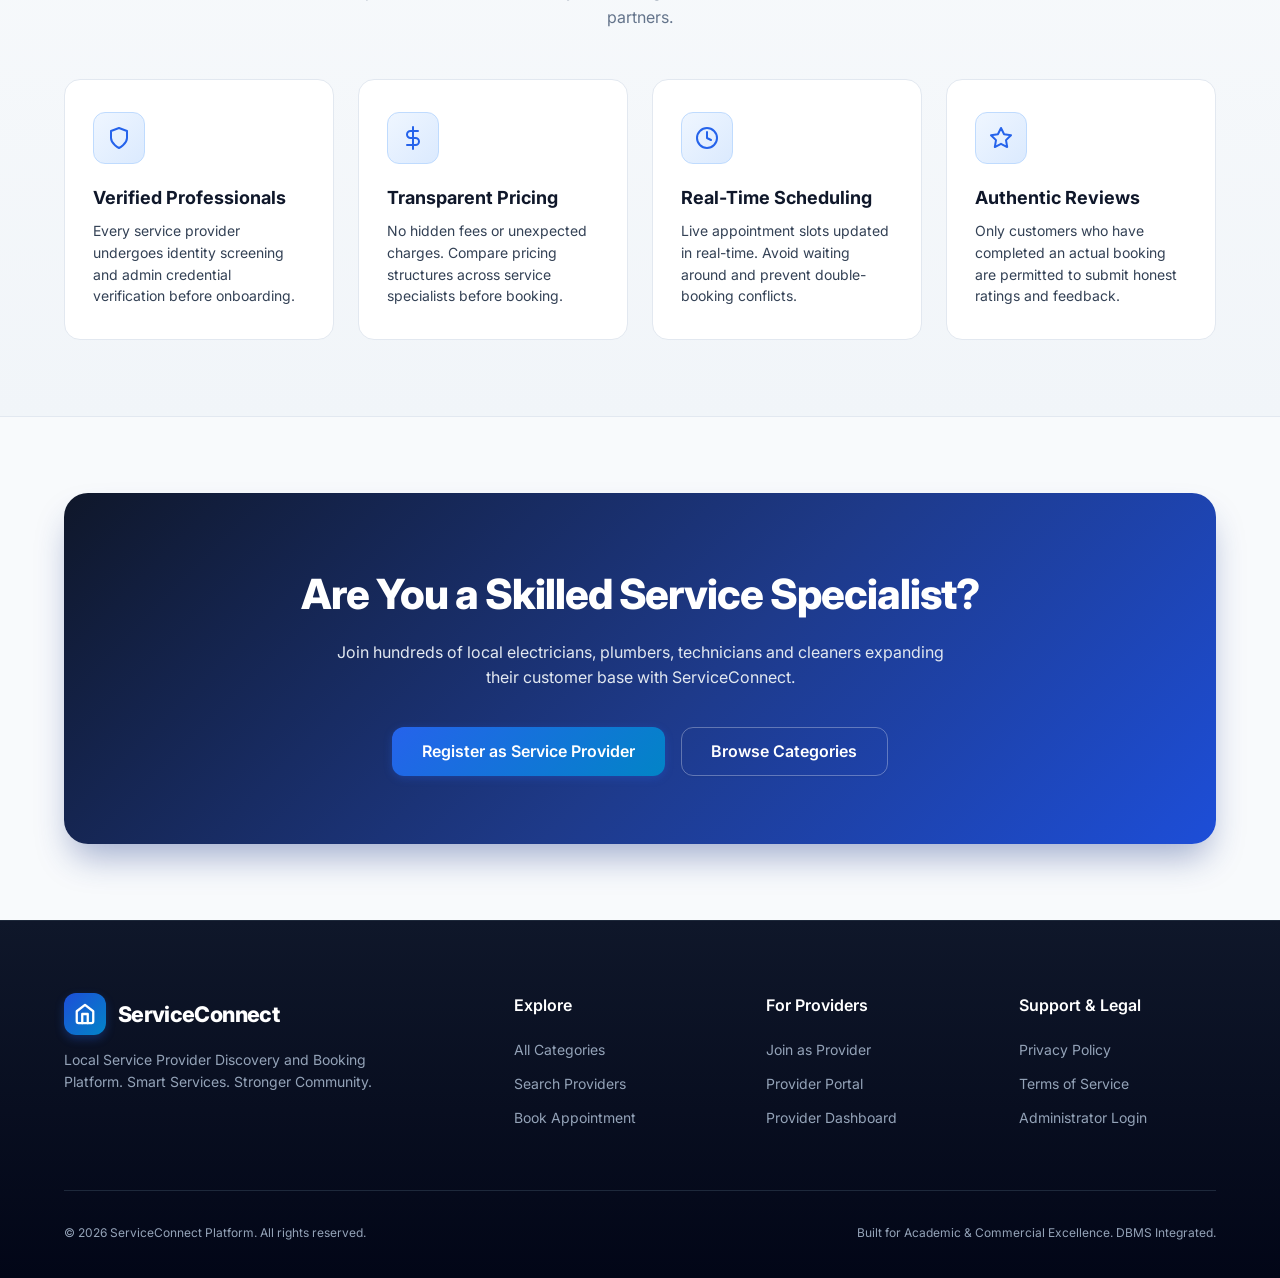
==== commit 98d77ff4: "feat: real-time SSE notifications, direct in-app chat, live status tracking stepper, printable tax i" ====
--- a/frontend/index.html
+++ b/frontend/index.html
@@ -72,14 +72,15 @@
           </datalist>
         </div>
 
-        <div class="search-field">
+        <div class="search-field" style="position: relative;">
           <span class="search-field-icon">
             <svg viewBox="0 0 24 24" stroke-width="2" stroke-linecap="round" stroke-linejoin="round">
               <path d="M21 10c0 7-9 13-9 13s-9-6-9-13a9 9 0 0 1 18 0z"></path>
               <circle cx="12" cy="10" r="3"></circle>
             </svg>
           </span>
-          <input type="text" id="searchLocation" placeholder="Enter city or area (e.g. Downtown, Westside)">
+          <input type="text" id="searchLocation" placeholder="Enter city or area (e.g. Downtown, Westside)" style="padding-right: 80px;">
+          <button type="button" class="btn-location-detect" onclick="detectUserLocation('searchLocation')">📍 GPS</button>
         </div>
 
         <button type="submit" class="btn btn-primary search-btn btn-lg">Search Providers</button>
--- a/frontend/css/styles.css
+++ b/frontend/css/styles.css
@@ -1384,3 +1384,29 @@
     grid-template-columns: 1fr;
   }
 }
+
+/* GPS Auto-Detect Button */
+.btn-location-detect {
+  position: absolute;
+  right: 10px;
+  top: 50%;
+  transform: translateY(-50%);
+  background-color: var(--color-surface-alt);
+  border: 1px solid var(--color-border);
+  color: var(--color-accent);
+  border-radius: var(--radius-sm);
+  padding: 0.35rem 0.65rem;
+  font-size: var(--font-size-2xs);
+  font-weight: 700;
+  cursor: pointer;
+  display: flex;
+  align-items: center;
+  gap: 0.25rem;
+  transition: all var(--transition-fast);
+  z-index: 5;
+}
+
+.btn-location-detect:hover {
+  background-color: var(--color-accent-soft);
+  border-color: var(--color-accent-border);
+}
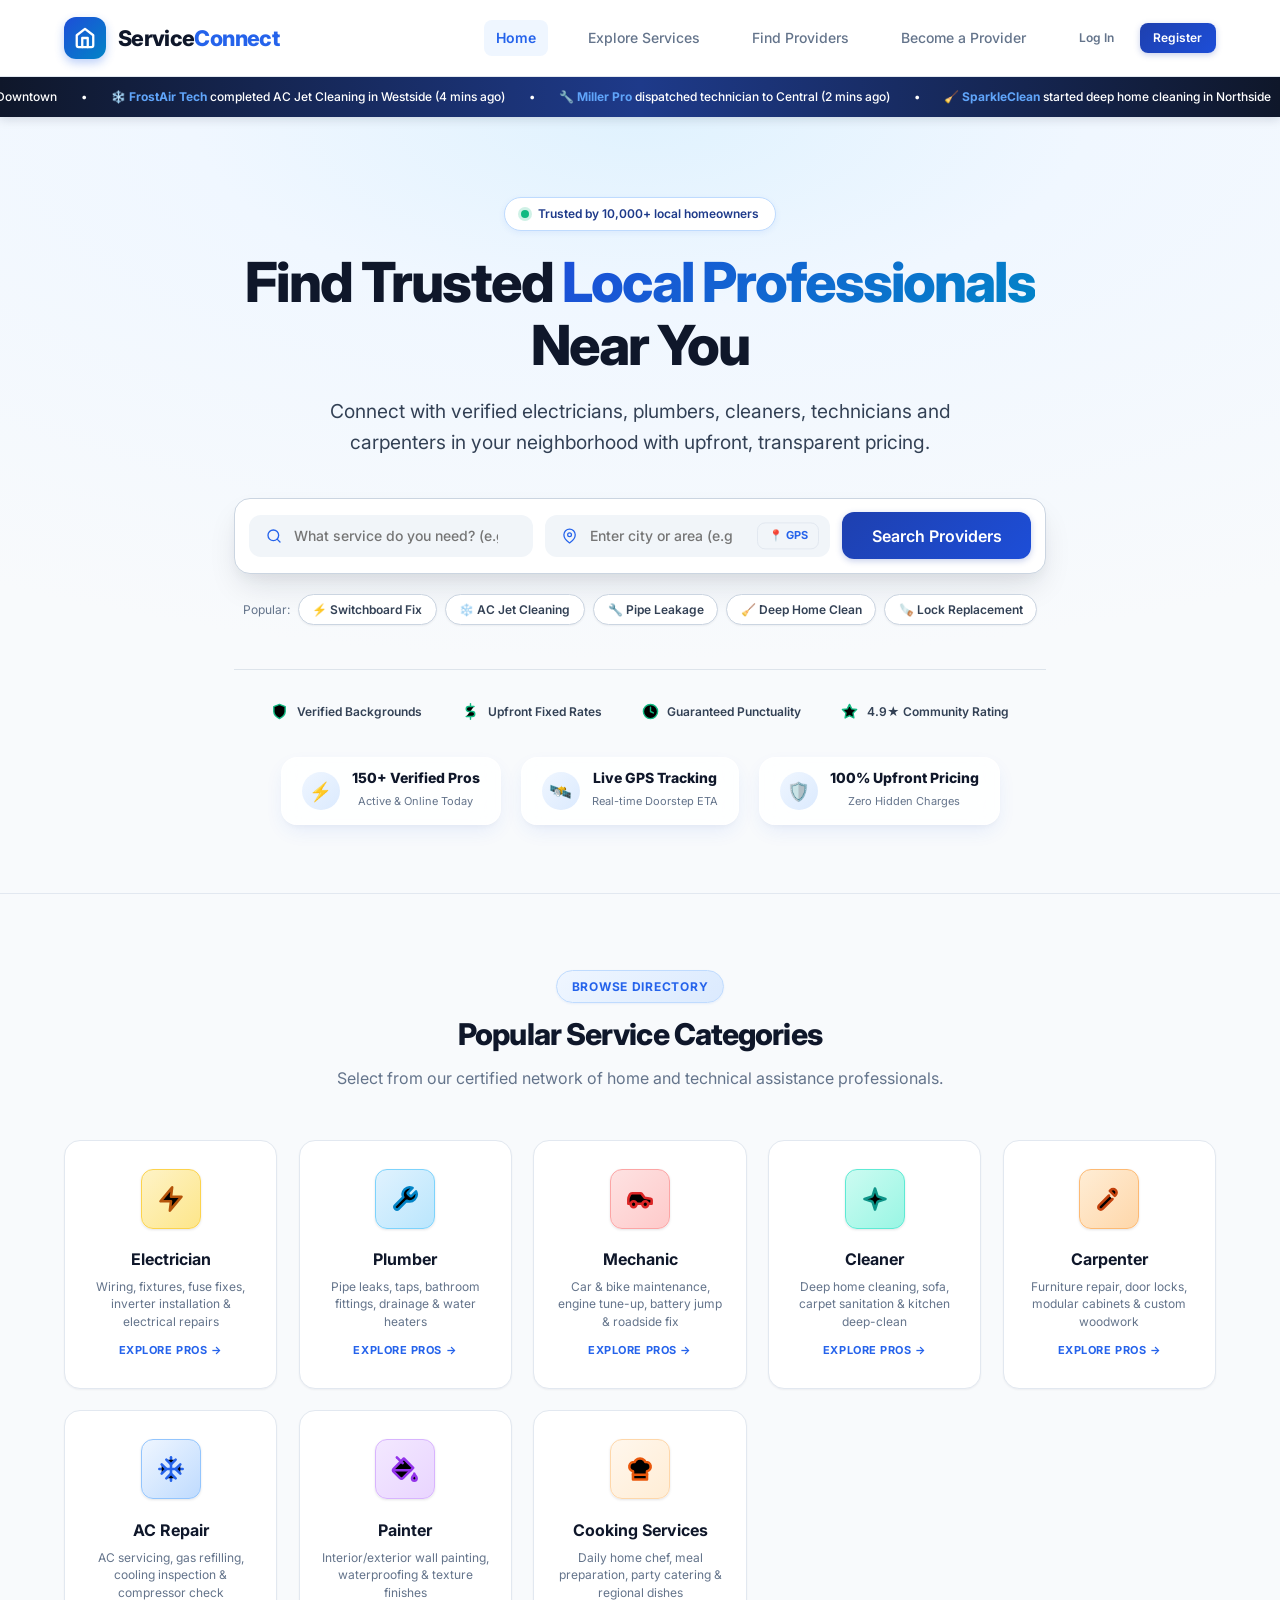
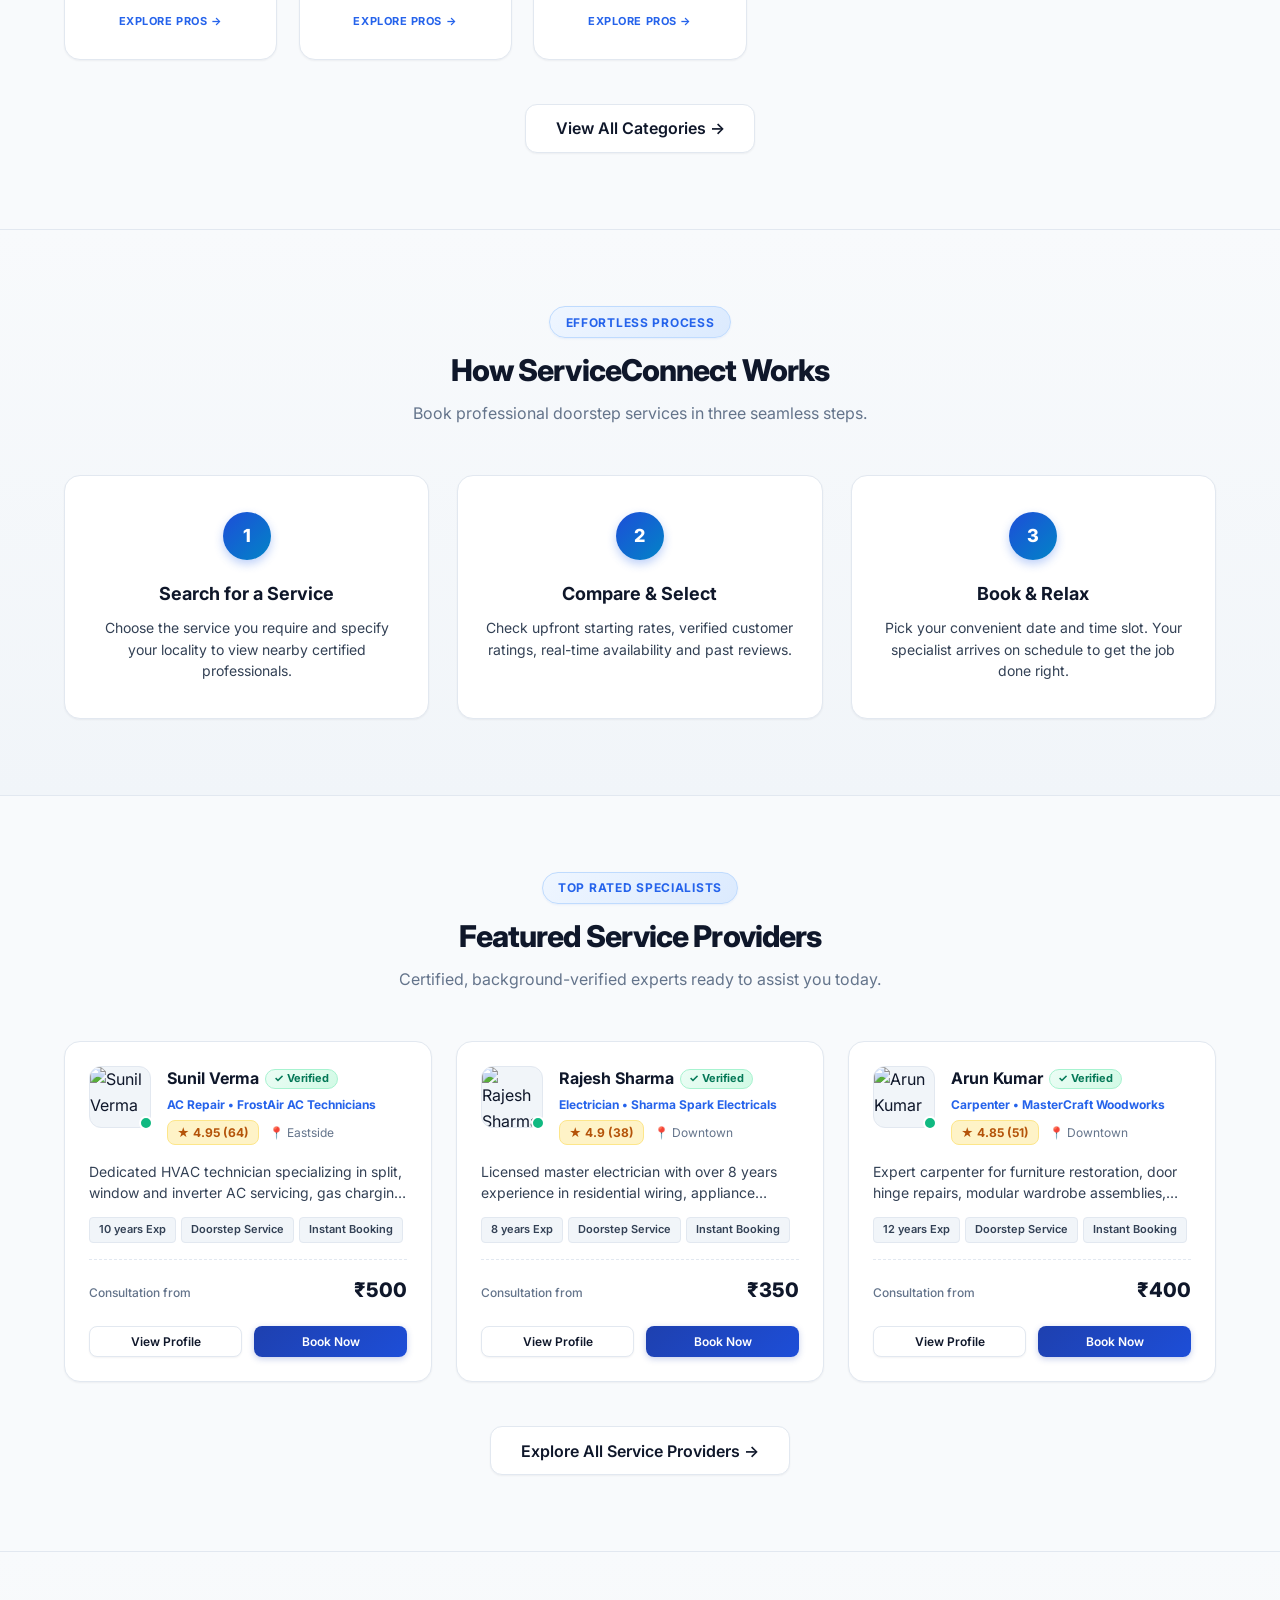
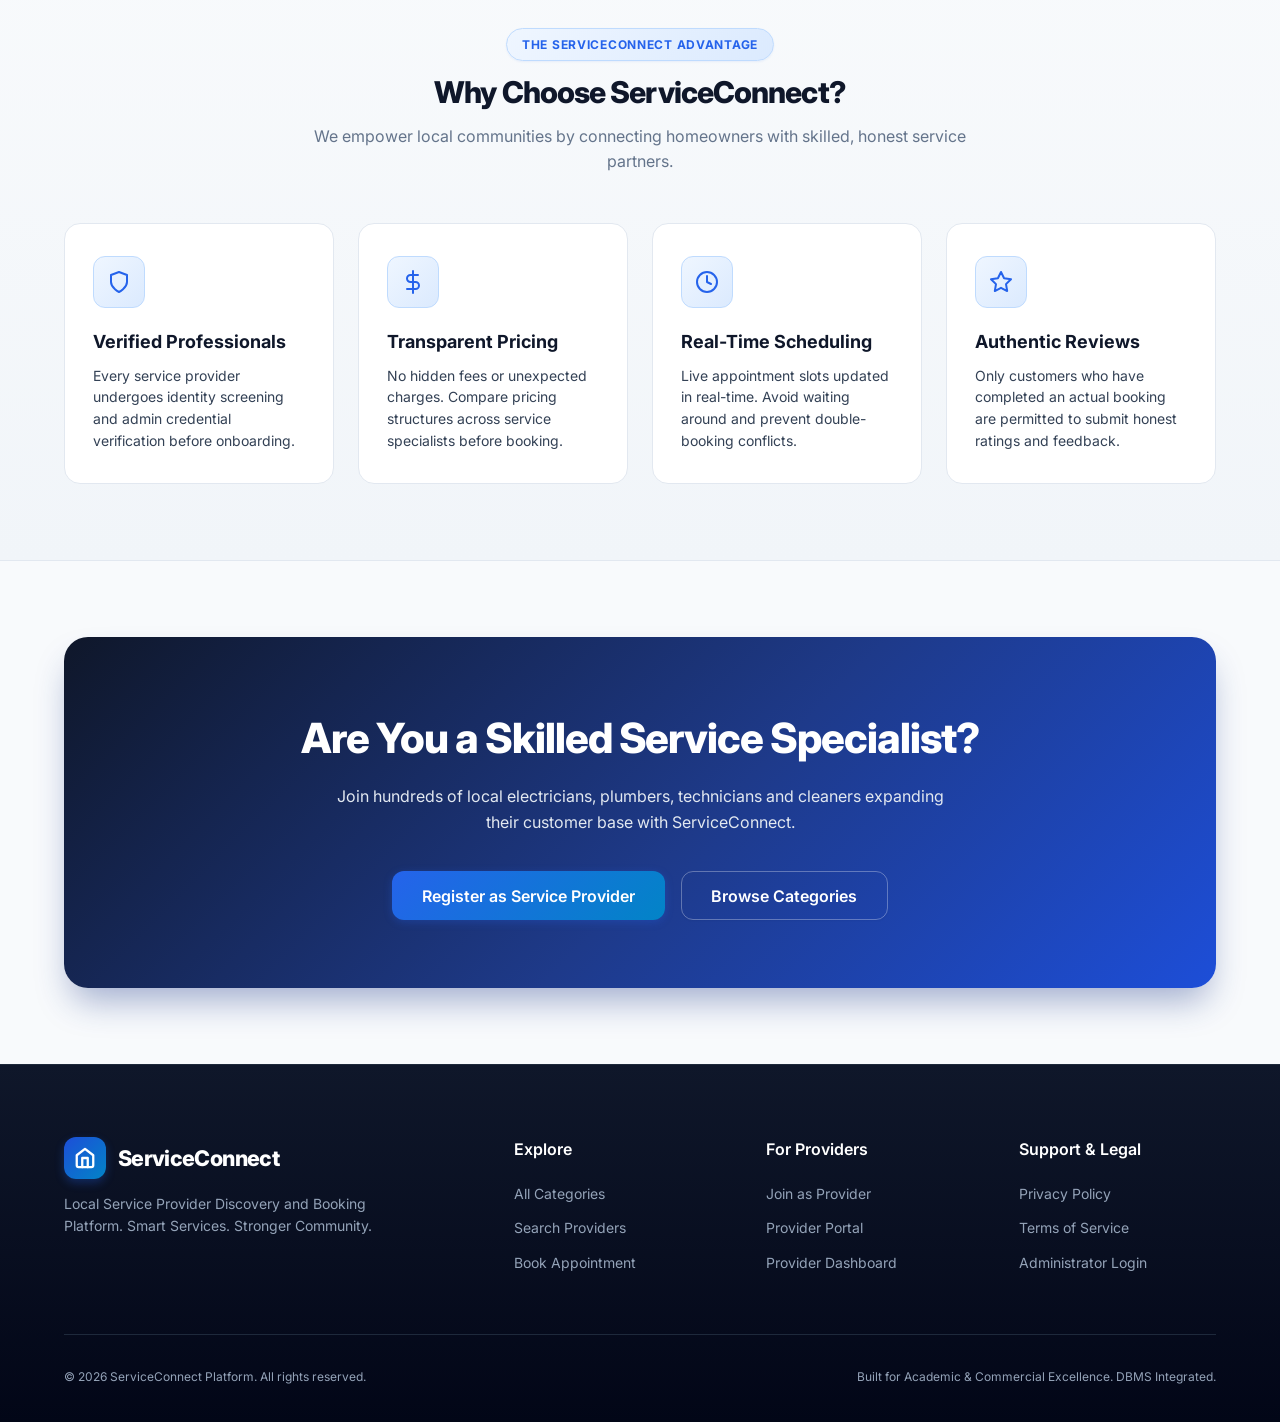
==== commit 8efa7e3b: "feat: live GPS tracking, provider history clearing, email delivery upgrades, and dynamic modern UI" ====
--- a/frontend/index.html
+++ b/frontend/index.html
@@ -38,6 +38,22 @@
     </div>
   </header>
 
+  <!-- Live Community Activity Ribbon -->
+  <div class="live-activity-ticker">
+    <div class="ticker-pulse-dot"></div>
+    <div class="ticker-content">
+      <div class="ticker-item"><span>⚡ <strong>Rajesh S.</strong> (Electrician) accepted an appointment in Downtown</span></div>
+      <div class="ticker-item"><span>•</span></div>
+      <div class="ticker-item"><span>❄️ <strong>FrostAir Tech</strong> completed AC Jet Cleaning in Westside (4 mins ago)</span></div>
+      <div class="ticker-item"><span>•</span></div>
+      <div class="ticker-item"><span>🔧 <strong>Miller Pro</strong> dispatched technician to Central (2 mins ago)</span></div>
+      <div class="ticker-item"><span>•</span></div>
+      <div class="ticker-item"><span>🧹 <strong>SparkleClean</strong> started deep home cleaning in Northside</span></div>
+      <div class="ticker-item"><span>•</span></div>
+      <div class="ticker-item"><span>⭐ <strong>Anita D.</strong> rated 5.0★ for Switchboard Wiring Fix</span></div>
+    </div>
+  </div>
+
   <!-- Hero Section -->
   <section class="hero">
     <div class="container hero-inner">
@@ -123,6 +139,31 @@
           <span>4.9★ Community Rating</span>
         </div>
       </div>
+
+      <!-- Floating Modern Metric Badges -->
+      <div class="hero-floating-badges">
+        <div class="floating-metric-card">
+          <div class="floating-metric-icon">⚡</div>
+          <div class="floating-metric-text">
+            <strong>150+ Verified Pros</strong>
+            <span>Active & Online Today</span>
+          </div>
+        </div>
+        <div class="floating-metric-card">
+          <div class="floating-metric-icon">🛰️</div>
+          <div class="floating-metric-text">
+            <strong>Live GPS Tracking</strong>
+            <span>Real-time Doorstep ETA</span>
+          </div>
+        </div>
+        <div class="floating-metric-card">
+          <div class="floating-metric-icon">🛡️</div>
+          <div class="floating-metric-text">
+            <strong>100% Upfront Pricing</strong>
+            <span>Zero Hidden Charges</span>
+          </div>
+        </div>
+      </div>
     </div>
   </section>
 
@@ -292,9 +333,9 @@
         <div class="footer-col">
           <h4>Support & Legal</h4>
           <ul class="footer-links">
-            <li><a href="#">Privacy Policy</a></li>
-            <li><a href="#">Terms of Service</a></li>
-            <li><a href="pages/login.html">Administrator Login</a></li>
+            <li><a href="pages/privacy.html">Privacy Policy</a></li>
+            <li><a href="pages/terms.html">Terms of Service</a></li>
+            <li><a href="pages/login.html?role=ADMIN">Administrator Login</a></li>
           </ul>
         </div>
       </div>
--- a/frontend/css/styles.css
+++ b/frontend/css/styles.css
@@ -1410,3 +1410,150 @@
   background-color: var(--color-accent-soft);
   border-color: var(--color-accent-border);
 }
+
+/* ==========================================================================
+   Modern Dynamic UI/UX Enhancements & Fashionable Glassmorphism
+   ========================================================================== */
+
+/* Live Community Activity Ribbon */
+.live-activity-ticker {
+  background: linear-gradient(90deg, #0f172a 0%, #1e3a8a 50%, #0f172a 100%);
+  color: #ffffff;
+  padding: 0.65rem 1rem;
+  font-size: var(--font-size-xs);
+  display: flex;
+  align-items: center;
+  justify-content: center;
+  gap: 0.75rem;
+  overflow: hidden;
+  box-shadow: 0 2px 10px rgba(15, 23, 42, 0.15);
+  position: relative;
+  z-index: 50;
+}
+
+.ticker-pulse-dot {
+  width: 8px;
+  height: 8px;
+  background-color: #10b981;
+  border-radius: 50%;
+  box-shadow: 0 0 0 0 rgba(16, 185, 129, 0.7);
+  animation: radar-ping 1.5s infinite;
+  display: inline-block;
+  flex-shrink: 0;
+}
+
+.ticker-content {
+  display: flex;
+  align-items: center;
+  gap: 1.5rem;
+  white-space: nowrap;
+  animation: ticker-slide 30s linear infinite;
+  font-weight: 500;
+}
+
+.ticker-item {
+  display: inline-flex;
+  align-items: center;
+  gap: 0.5rem;
+}
+
+.ticker-item strong {
+  color: #60a5fa;
+  font-weight: 700;
+}
+
+@keyframes ticker-slide {
+  0% { transform: translateX(0%); }
+  100% { transform: translateX(-50%); }
+}
+
+/* Floating Hero Metric Badges */
+.hero-floating-badges {
+  display: flex;
+  justify-content: center;
+  gap: 1.25rem;
+  margin-top: 2.25rem;
+  flex-wrap: wrap;
+}
+
+.floating-metric-card {
+  background: rgba(255, 255, 255, 0.85);
+  backdrop-filter: blur(14px);
+  -webkit-backdrop-filter: blur(14px);
+  border: 1px solid rgba(255, 255, 255, 0.6);
+  box-shadow: 0 8px 20px -4px rgba(37, 99, 235, 0.1), 0 4px 6px -2px rgba(15, 23, 42, 0.04);
+  padding: 0.75rem 1.25rem;
+  border-radius: var(--radius-lg);
+  display: flex;
+  align-items: center;
+  gap: 0.75rem;
+  transition: transform 0.25s ease, box-shadow 0.25s ease;
+  cursor: default;
+}
+
+.floating-metric-card:hover {
+  transform: translateY(-3px) scale(1.02);
+  box-shadow: 0 14px 28px -6px rgba(37, 99, 235, 0.18);
+  border-color: var(--color-accent-border);
+}
+
+.floating-metric-icon {
+  width: 38px;
+  height: 38px;
+  border-radius: 50%;
+  background: linear-gradient(135deg, #eff6ff 0%, #dbeafe 100%);
+  color: var(--color-accent);
+  display: flex;
+  align-items: center;
+  justify-content: center;
+  font-size: 1.15rem;
+  flex-shrink: 0;
+}
+
+.floating-metric-text strong {
+  display: block;
+  font-size: var(--font-size-sm);
+  color: var(--color-primary);
+  font-weight: 800;
+  line-height: 1.2;
+}
+
+.floating-metric-text span {
+  font-size: var(--font-size-2xs);
+  color: var(--color-text-muted);
+}
+
+/* Category Card Advanced Hover State */
+.category-card {
+  transition: transform 0.3s cubic-bezier(0.16, 1, 0.3, 1), box-shadow 0.3s cubic-bezier(0.16, 1, 0.3, 1), border-color 0.2s ease !important;
+}
+
+.category-card:hover {
+  transform: translateY(-5px) scale(1.015);
+  box-shadow: 0 20px 25px -5px rgba(37, 99, 235, 0.1), 0 8px 10px -6px rgba(0, 0, 0, 0.04) !important;
+  border-color: var(--color-accent-border) !important;
+}
+
+/* Provider Card Elevated Design */
+.provider-card {
+  transition: transform 0.3s cubic-bezier(0.16, 1, 0.3, 1), box-shadow 0.3s cubic-bezier(0.16, 1, 0.3, 1) !important;
+}
+
+.provider-card:hover {
+  transform: translateY(-4px);
+  box-shadow: 0 20px 25px -5px rgba(15, 23, 42, 0.1), 0 8px 10px -6px rgba(15, 23, 42, 0.04) !important;
+  border-color: var(--color-accent-border);
+}
+
+/* Shimmer Skeleton Loader Placeholder */
+.skeleton-box {
+  background: linear-gradient(90deg, #f1f5f9 25%, #e2e8f0 50%, #f1f5f9 75%);
+  background-size: 200% 100%;
+  animation: shimmer-load 1.8s infinite;
+  border-radius: var(--radius-sm);
+}
+
+@keyframes shimmer-load {
+  0% { background-position: 200% 0; }
+  100% { background-position: -200% 0; }
+}
